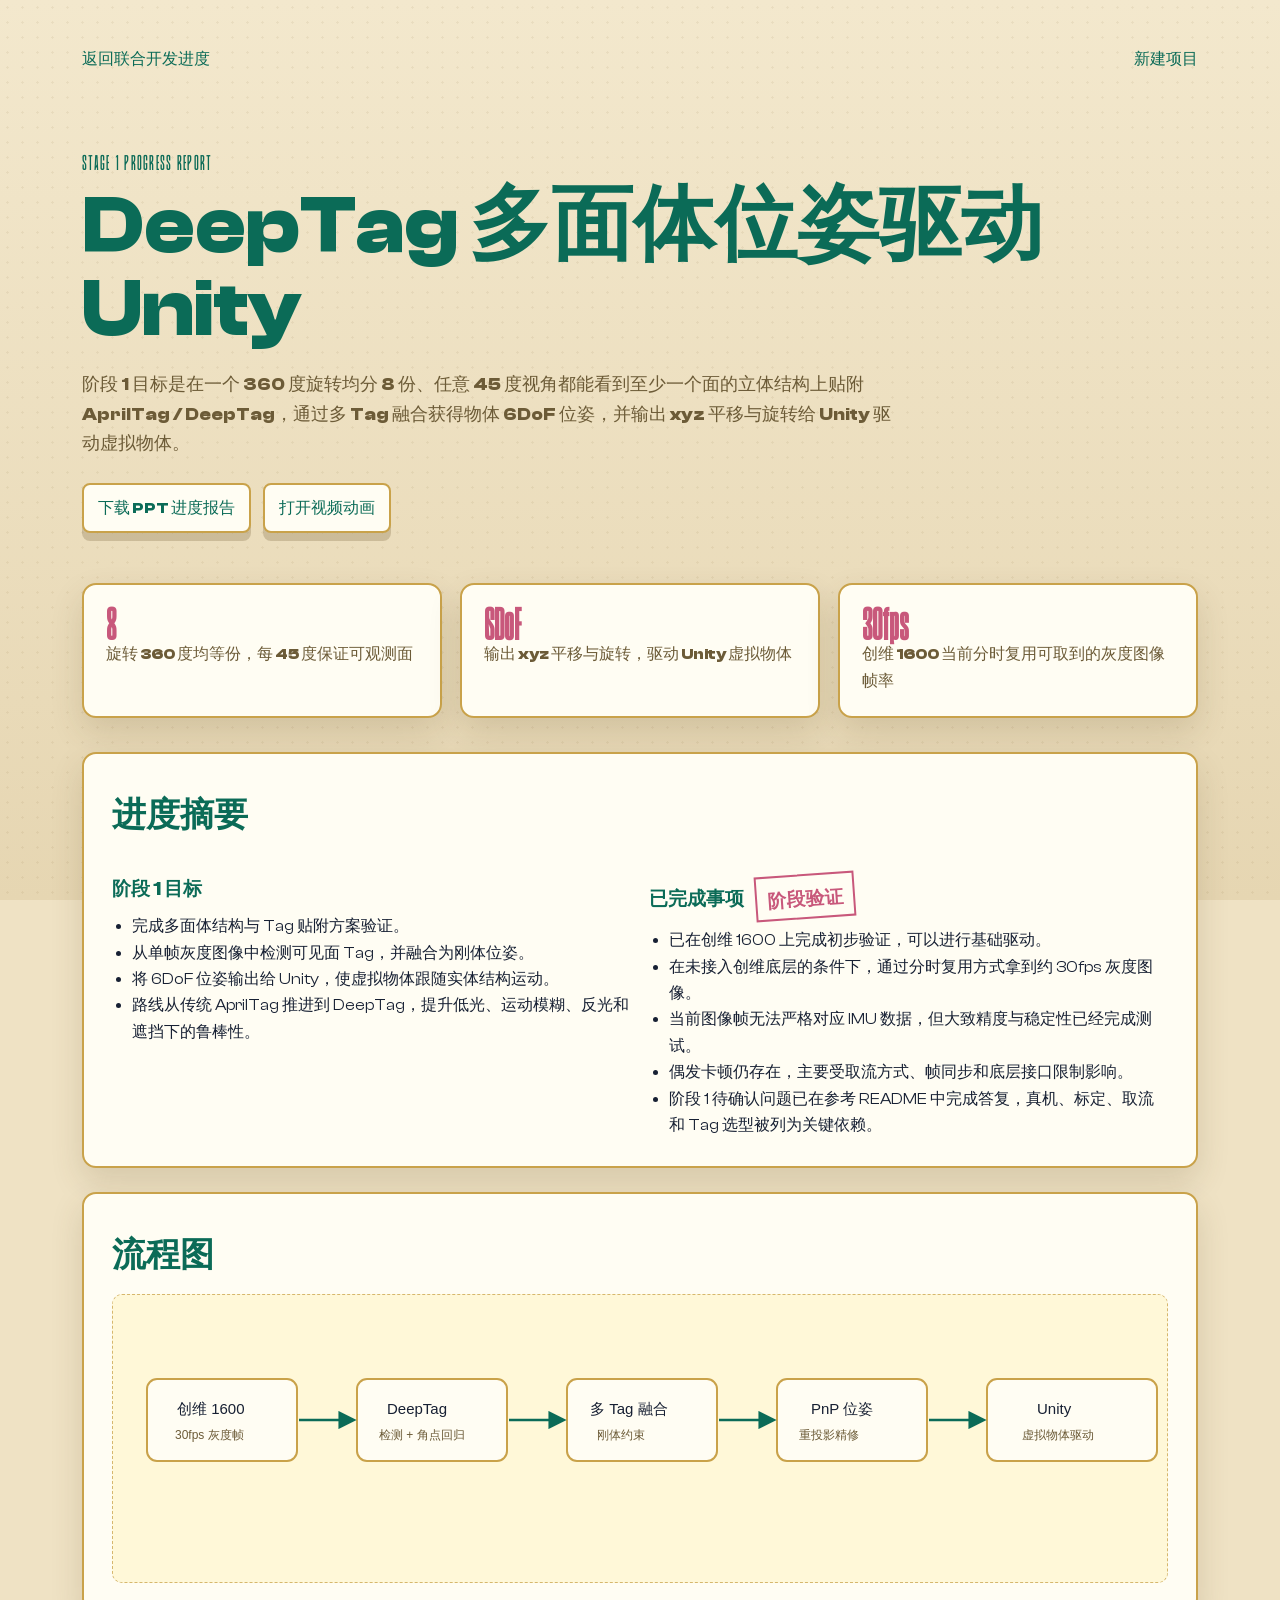
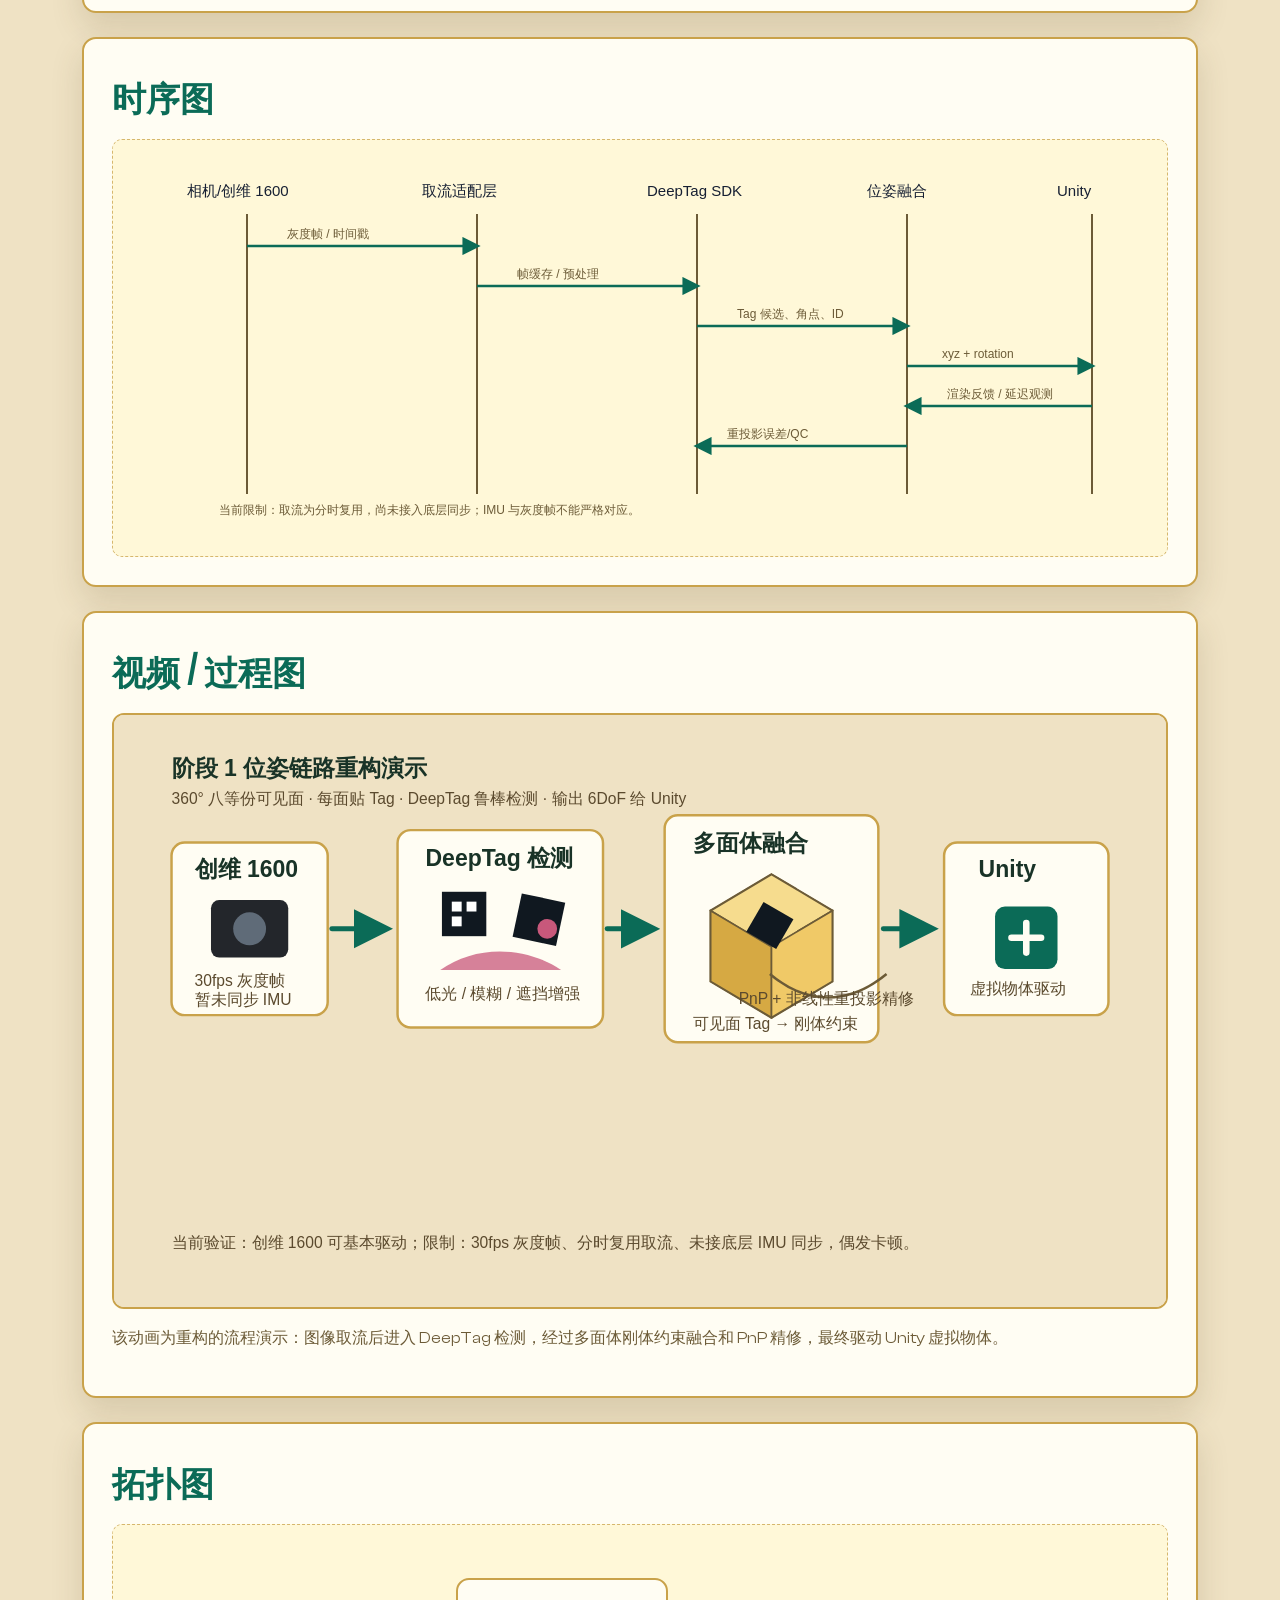
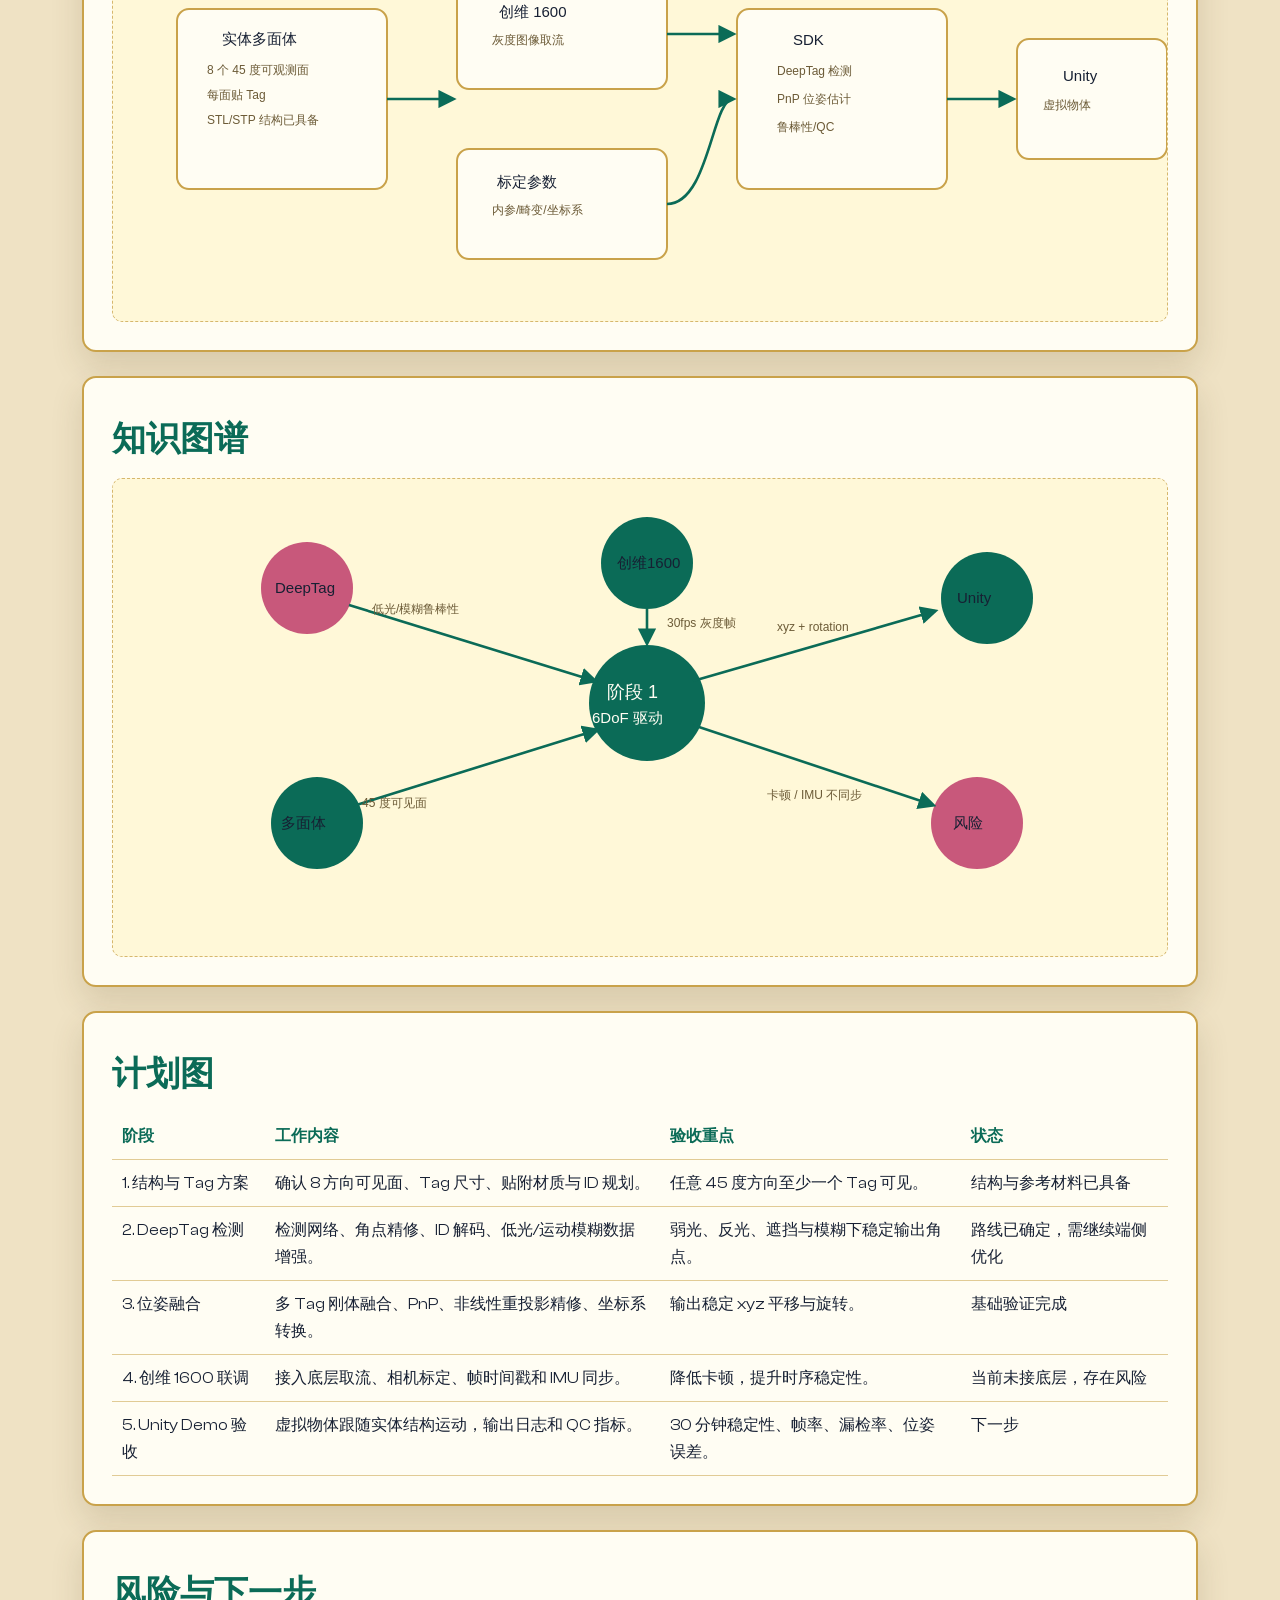
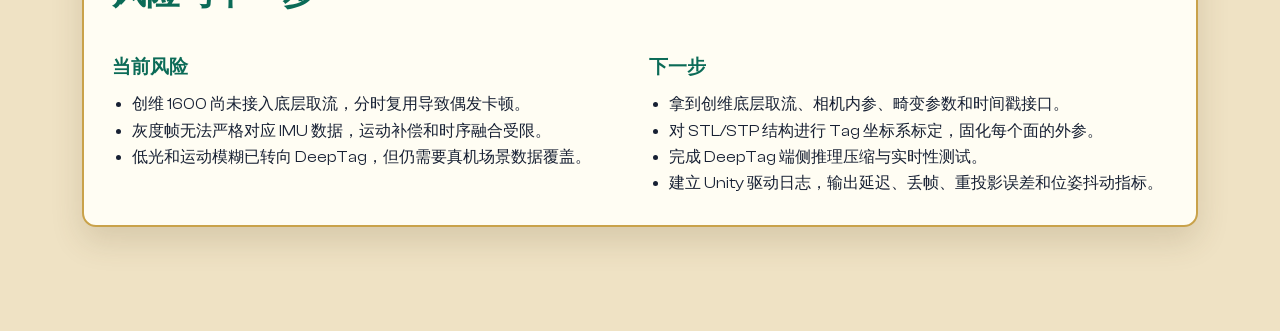
==== projects/apriltag-unity-pose/index.html @ 54735b2e "Add DeepTag Unity stage one report" ====
<!DOCTYPE html>
<html lang="zh-CN">
<head>
  <meta charset="UTF-8">
  <meta name="viewport" content="width=device-width, initial-scale=1.0">
  <title>DeepTag 多面体位姿驱动 Unity · 阶段 1 进度报告</title>
  <link rel="icon" href="/static/cloned-assets/yannesidibe/favicon-2798b8585809.ico">
  <link rel="stylesheet" href="/static/theme/anya-core.css">
  <style>
    :root{--paper:#fffdf3;--ink:#172033;--muted:#6c5b37;--green:#0b6b57;--gold:#c9a24a;--pink:#c8587b}
    body{margin:0;background:#efe2c4;color:var(--ink);font-family:var(--display);line-height:1.65}
    .bg{position:fixed;inset:0;background:radial-gradient(rgba(120,90,40,.08) 1.3px,transparent 1.4px) 0 0/15px 15px,linear-gradient(180deg,#f3e8cd,#e6d6b2);z-index:0}
    .wrap{position:relative;z-index:1;max-width:1160px;margin:0 auto;padding:46px 22px 80px}
    .nav{display:flex;justify-content:space-between;align-items:center;gap:16px;margin-bottom:32px}
    .nav a{color:var(--green);font-family:var(--display-bold);text-decoration:none}
    .hero{padding:46px 0 28px}
    .kicker{font-family:var(--poster);letter-spacing:.08em;text-transform:uppercase;color:var(--green);margin:0 0 8px}
    h1{font-family:var(--hand);font-size:clamp(40px,7vw,82px);line-height:1.02;color:var(--green);margin:0}
    .lead{max-width:820px;color:var(--muted);font-family:var(--hand);font-size:18px}
    .actions{display:flex;gap:12px;flex-wrap:wrap;margin-top:24px}
    .btn{display:inline-flex;align-items:center;justify-content:center;border:2px solid var(--gold);background:var(--paper);color:var(--green);border-radius:8px;padding:10px 14px;font-family:var(--display-bold);text-decoration:none;box-shadow:0 8px 0 rgba(90,70,30,.22)}
    .grid{display:grid;grid-template-columns:repeat(3,1fr);gap:18px;margin:22px 0 34px}
    .card,.section{background:var(--paper);border:2px solid var(--gold);border-radius:14px;box-shadow:0 14px 32px rgba(90,70,30,.16);position:relative}
    .card{padding:22px}.card b{font-family:var(--poster);font-size:34px;color:var(--pink);display:block;line-height:1}.card span{color:var(--muted);font-family:var(--hand)}
    .section{padding:28px;margin:24px 0}.section h2{font-family:var(--poster);text-transform:uppercase;color:var(--green);font-size:34px;margin:0 0 16px}
    .section h3{font-family:var(--display-bold);color:var(--green);margin:20px 0 8px}
    .cols{display:grid;grid-template-columns:1fr 1fr;gap:18px}
    ul{margin:8px 0 0;padding-left:20px}.muted{color:var(--muted)}
    .diagram{width:100%;overflow:auto;border:1px dashed rgba(201,162,74,.75);border-radius:10px;background:#fff8d8;padding:14px;box-sizing:border-box}
    svg text{font-family:Arial,"Microsoft YaHei",sans-serif}.box{fill:#fffdf3;stroke:#c9a24a;stroke-width:2}.arrow{stroke:#0b6b57;stroke-width:2.6;marker-end:url(#arrow);fill:none}.node{fill:#0b6b57}.warn{fill:#c8587b}.line{stroke:#6c5b37;stroke-width:2;fill:none}.label{font-size:15px;fill:#172033}.small{font-size:12px;fill:#6c5b37}
    .video-frame{background:#1b241f;border-radius:12px;overflow:hidden;border:2px solid var(--gold)}.video-frame img{display:block;width:100%;height:auto;background:#efe2c4}
    .table{width:100%;border-collapse:collapse}.table th,.table td{border-bottom:1px solid rgba(201,162,74,.55);padding:10px;text-align:left;vertical-align:top}.table th{color:var(--green);font-family:var(--display-bold)}
    .stamp{display:inline-block;border:2px solid var(--pink);color:var(--pink);font-family:var(--poster);padding:5px 10px;transform:rotate(-4deg);margin-left:8px}
    @media(max-width:760px){.grid,.cols{grid-template-columns:1fr}.section{padding:20px}.nav{align-items:flex-start;flex-direction:column}}
  </style>
</head>
<body>
  <div class="bg" aria-hidden="true"></div>
  <main class="wrap">
    <nav class="nav">
      <a href="/">返回联合开发进度</a>
      <a href="/projects/new/">新建项目</a>
    </nav>

    <section class="hero">
      <p class="kicker">Stage 1 Progress Report</p>
      <h1>DeepTag 多面体位姿驱动 Unity</h1>
      <p class="lead">阶段 1 目标是在一个 360 度旋转均分 8 份、任意 45 度视角都能看到至少一个面的立体结构上贴附 AprilTag / DeepTag，通过多 Tag 融合获得物体 6DoF 位姿，并输出 xyz 平移与旋转给 Unity 驱动虚拟物体。</p>
      <div class="actions">
        <a class="btn" href="/assets/projects/apriltag-unity-pose/apriltag-unity-stage1-progress.pptx" download>下载 PPT 进度报告</a>
        <a class="btn" href="/assets/projects/apriltag-unity-pose/pose-pipeline-demo.svg" target="_blank" rel="noopener">打开视频动画</a>
      </div>
    </section>

    <section class="grid" aria-label="核心指标">
      <div class="card"><b>8</b><span>旋转 360 度均等份，每 45 度保证可观测面</span></div>
      <div class="card"><b>6DoF</b><span>输出 xyz 平移与旋转，驱动 Unity 虚拟物体</span></div>
      <div class="card"><b>30fps</b><span>创维 1600 当前分时复用可取到的灰度图像帧率</span></div>
    </section>

    <section class="section">
      <h2>进度摘要</h2>
      <div class="cols">
        <div>
          <h3>阶段 1 目标</h3>
          <ul>
            <li>完成多面体结构与 Tag 贴附方案验证。</li>
            <li>从单帧灰度图像中检测可见面 Tag，并融合为刚体位姿。</li>
            <li>将 6DoF 位姿输出给 Unity，使虚拟物体跟随实体结构运动。</li>
            <li>路线从传统 AprilTag 推进到 DeepTag，提升低光、运动模糊、反光和遮挡下的鲁棒性。</li>
          </ul>
        </div>
        <div>
          <h3>已完成事项 <span class="stamp">阶段验证</span></h3>
          <ul>
            <li>已在创维 1600 上完成初步验证，可以进行基础驱动。</li>
            <li>在未接入创维底层的条件下，通过分时复用方式拿到约 30fps 灰度图像。</li>
            <li>当前图像帧无法严格对应 IMU 数据，但大致精度与稳定性已经完成测试。</li>
            <li>偶发卡顿仍存在，主要受取流方式、帧同步和底层接口限制影响。</li>
            <li>阶段 1 待确认问题已在参考 README 中完成答复，真机、标定、取流和 Tag 选型被列为关键依赖。</li>
          </ul>
        </div>
      </div>
    </section>

    <section class="section">
      <h2>流程图</h2>
      <div class="diagram">
        <svg width="1080" height="250" viewBox="0 0 1080 250" role="img" aria-label="DeepTag 位姿流程图">
          <defs><marker id="arrow" viewBox="0 0 10 10" refX="8" refY="5" markerWidth="7" markerHeight="7" orient="auto-start-reverse"><path d="M0 0 10 5 0 10z" fill="#0b6b57"/></marker></defs>
          <rect class="box" x="20" y="70" width="150" height="82" rx="10"/><text class="label" x="50" y="105">创维 1600</text><text class="small" x="48" y="130">30fps 灰度帧</text>
          <rect class="box" x="230" y="70" width="150" height="82" rx="10"/><text class="label" x="260" y="105">DeepTag</text><text class="small" x="252" y="130">检测 + 角点回归</text>
          <rect class="box" x="440" y="70" width="150" height="82" rx="10"/><text class="label" x="463" y="105">多 Tag 融合</text><text class="small" x="470" y="130">刚体约束</text>
          <rect class="box" x="650" y="70" width="150" height="82" rx="10"/><text class="label" x="684" y="105">PnP 位姿</text><text class="small" x="672" y="130">重投影精修</text>
          <rect class="box" x="860" y="70" width="170" height="82" rx="10"/><text class="label" x="910" y="105">Unity</text><text class="small" x="895" y="130">虚拟物体驱动</text>
          <path class="arrow" d="M172 111h54"/><path class="arrow" d="M382 111h54"/><path class="arrow" d="M592 111h54"/><path class="arrow" d="M802 111h54"/>
        </svg>
      </div>
    </section>

    <section class="section">
      <h2>时序图</h2>
      <div class="diagram">
        <svg width="1080" height="380" viewBox="0 0 1080 380" role="img" aria-label="取流到 Unity 的时序图">
          <defs><marker id="arrow" viewBox="0 0 10 10" refX="8" refY="5" markerWidth="7" markerHeight="7" orient="auto-start-reverse"><path d="M0 0 10 5 0 10z" fill="#0b6b57"/></marker></defs>
          <g><text class="label" x="60" y="42">相机/创维 1600</text><text class="label" x="295" y="42">取流适配层</text><text class="label" x="520" y="42">DeepTag SDK</text><text class="label" x="740" y="42">位姿融合</text><text class="label" x="930" y="42">Unity</text></g>
          <path class="line" d="M120 60v280M350 60v280M570 60v280M780 60v280M965 60v280"/>
          <path class="arrow" d="M120 92h230"/><text class="small" x="160" y="84">灰度帧 / 时间戳</text>
          <path class="arrow" d="M350 132h220"/><text class="small" x="390" y="124">帧缓存 / 预处理</text>
          <path class="arrow" d="M570 172h210"/><text class="small" x="610" y="164">Tag 候选、角点、ID</text>
          <path class="arrow" d="M780 212h185"/><text class="small" x="815" y="204">xyz + rotation</text>
          <path class="arrow" d="M965 252H780"/><text class="small" x="820" y="244">渲染反馈 / 延迟观测</text>
          <path class="arrow" d="M780 292H570"/><text class="small" x="600" y="284">重投影误差/QC</text>
          <text class="small" x="92" y="360">当前限制：取流为分时复用，尚未接入底层同步；IMU 与灰度帧不能严格对应。</text>
        </svg>
      </div>
    </section>

    <section class="section">
      <h2>视频 / 过程图</h2>
      <div class="video-frame">
        <img src="/assets/projects/apriltag-unity-pose/pose-pipeline-demo.svg" alt="位姿流程动画演示">
      </div>
      <p class="muted">该动画为重构的流程演示：图像取流后进入 DeepTag 检测，经过多面体刚体约束融合和 PnP 精修，最终驱动 Unity 虚拟物体。</p>
    </section>

    <section class="section">
      <h2>拓扑图</h2>
      <div class="diagram">
        <svg width="1080" height="360" viewBox="0 0 1080 360" role="img" aria-label="系统拓扑图">
          <defs><marker id="arrow" viewBox="0 0 10 10" refX="8" refY="5" markerWidth="7" markerHeight="7" orient="auto-start-reverse"><path d="M0 0 10 5 0 10z" fill="#0b6b57"/></marker></defs>
          <rect class="box" x="50" y="70" width="210" height="180" rx="12"/><text class="label" x="95" y="105">实体多面体</text><text class="small" x="80" y="135">8 个 45 度可观测面</text><text class="small" x="80" y="160">每面贴 Tag</text><text class="small" x="80" y="185">STL/STP 结构已具备</text>
          <rect class="box" x="330" y="40" width="210" height="110" rx="12"/><text class="label" x="372" y="78">创维 1600</text><text class="small" x="365" y="105">灰度图像取流</text>
          <rect class="box" x="330" y="210" width="210" height="110" rx="12"/><text class="label" x="370" y="248">标定参数</text><text class="small" x="365" y="275">内参/畸变/坐标系</text>
          <rect class="box" x="610" y="70" width="210" height="180" rx="12"/><text class="label" x="666" y="106">SDK</text><text class="small" x="650" y="136">DeepTag 检测</text><text class="small" x="650" y="164">PnP 位姿估计</text><text class="small" x="650" y="192">鲁棒性/QC</text>
          <rect class="box" x="890" y="100" width="150" height="120" rx="12"/><text class="label" x="936" y="142">Unity</text><text class="small" x="916" y="170">虚拟物体</text>
          <path class="arrow" d="M260 160h66"/><path class="arrow" d="M540 95h66"/><path class="arrow" d="M540 265c42 0 45-105 66-105"/><path class="arrow" d="M820 160h66"/>
        </svg>
      </div>
    </section>

    <section class="section">
      <h2>知识图谱</h2>
      <div class="diagram">
        <svg width="1080" height="440" viewBox="0 0 1080 440" role="img" aria-label="项目知识图谱">
          <defs><marker id="arrow" viewBox="0 0 10 10" refX="8" refY="5" markerWidth="7" markerHeight="7" orient="auto-start-reverse"><path d="M0 0 10 5 0 10z" fill="#0b6b57"/></marker></defs>
          <circle class="node" cx="520" cy="210" r="58"/><text x="480" y="205" fill="#fffdf3" font-size="18">阶段 1</text><text x="465" y="230" fill="#fffdf3" font-size="15">6DoF 驱动</text>
          <g><circle class="warn" cx="180" cy="95" r="46"/><text class="label" x="148" y="100">DeepTag</text><circle class="node" cx="190" cy="330" r="46"/><text class="label" x="154" y="335" fill="#fffdf3">多面体</text><circle class="node" cx="520" cy="70" r="46"/><text class="label" x="490" y="75" fill="#fffdf3">创维1600</text><circle class="node" cx="860" cy="105" r="46"/><text class="label" x="830" y="110" fill="#fffdf3">Unity</text><circle class="warn" cx="850" cy="330" r="46"/><text class="label" x="826" y="335">风险</text></g>
          <path class="arrow" d="M222 112l246 76"/><path class="arrow" d="M226 313l244-76"/><path class="arrow" d="M520 116v34"/><path class="arrow" d="M566 188l242-70"/><path class="arrow" d="M566 232l240 80"/>
          <text class="small" x="245" y="120">低光/模糊鲁棒性</text><text class="small" x="235" y="314">45 度可见面</text><text class="small" x="540" y="134">30fps 灰度帧</text><text class="small" x="650" y="138">xyz + rotation</text><text class="small" x="640" y="306">卡顿 / IMU 不同步</text>
        </svg>
      </div>
    </section>

    <section class="section">
      <h2>计划图</h2>
      <table class="table">
        <thead><tr><th>阶段</th><th>工作内容</th><th>验收重点</th><th>状态</th></tr></thead>
        <tbody>
          <tr><td>1. 结构与 Tag 方案</td><td>确认 8 方向可见面、Tag 尺寸、贴附材质与 ID 规划。</td><td>任意 45 度方向至少一个 Tag 可见。</td><td>结构与参考材料已具备</td></tr>
          <tr><td>2. DeepTag 检测</td><td>检测网络、角点精修、ID 解码、低光/运动模糊数据增强。</td><td>弱光、反光、遮挡与模糊下稳定输出角点。</td><td>路线已确定，需继续端侧优化</td></tr>
          <tr><td>3. 位姿融合</td><td>多 Tag 刚体融合、PnP、非线性重投影精修、坐标系转换。</td><td>输出稳定 xyz 平移与旋转。</td><td>基础验证完成</td></tr>
          <tr><td>4. 创维 1600 联调</td><td>接入底层取流、相机标定、帧时间戳和 IMU 同步。</td><td>降低卡顿，提升时序稳定性。</td><td>当前未接底层，存在风险</td></tr>
          <tr><td>5. Unity Demo 验收</td><td>虚拟物体跟随实体结构运动，输出日志和 QC 指标。</td><td>30 分钟稳定性、帧率、漏检率、位姿误差。</td><td>下一步</td></tr>
        </tbody>
      </table>
    </section>

    <section class="section">
      <h2>风险与下一步</h2>
      <div class="cols">
        <div>
          <h3>当前风险</h3>
          <ul>
            <li>创维 1600 尚未接入底层取流，分时复用导致偶发卡顿。</li>
            <li>灰度帧无法严格对应 IMU 数据，运动补偿和时序融合受限。</li>
            <li>低光和运动模糊已转向 DeepTag，但仍需要真机场景数据覆盖。</li>
          </ul>
        </div>
        <div>
          <h3>下一步</h3>
          <ul>
            <li>拿到创维底层取流、相机内参、畸变参数和时间戳接口。</li>
            <li>对 STL/STP 结构进行 Tag 坐标系标定，固化每个面的外参。</li>
            <li>完成 DeepTag 端侧推理压缩与实时性测试。</li>
            <li>建立 Unity 驱动日志，输出延迟、丢帧、重投影误差和位姿抖动指标。</li>
          </ul>
        </div>
      </div>
    </section>
  </main>
</body>
</html>
---- static/theme/anya-core.css ----
/* ============================================================
   anya-core.css — 全站间谍过家家核心皮肤（5 页共用）
   仅 transform/opacity 动画；prefers-reduced-motion 降级。
   配合 anya-core.js（单 rAF）。资产：/static/cloned-assets/spyfamily/
   ============================================================ */
@font-face{font-family:ClashDisplayR;src:url("/static/cloned-assets/yannesidibe/ClashDisplay_Regular-s.p.0vhwyri2qfjfu-c2f8e2b02528.woff2") format("woff2");font-display:swap}
@font-face{font-family:ClashDisplayB;src:url("/static/cloned-assets/yannesidibe/ClashDisplay_Bold-s.p.0uri1jo8hft.n-3c345c7cbcdf.woff2") format("woff2");font-display:swap}
@font-face{font-family:August;src:url("/static/cloned-assets/yannesidibe/August_Bold-s.p.0fl7ipqxj-oi--21e1a4f366ac.woff2") format("woff2");font-display:swap}
:root{
  --pink:#F2A7C0; --pink-soft:#FAD9E4; --pink-deep:#E2729C;
  --green:#2FA877; --green-deep:#1F7D57;
  --cream:#F7E9CC; --cream-2:#FBF3E0; --paper:#FFFDF6;
  --gold:#C9A24A; --gold-soft:#E7D4A0;
  --uniform:#1A1714; --uniform-2:#2A241E;
  --stamp:#C0362C; --ink:#241C18; --muted:#6B5E52;
  --line:rgba(36,28,24,.16);
  --cn:-apple-system,BlinkMacSystemFont,"PingFang SC","Microsoft YaHei","Noto Sans CJK SC","Segoe UI",sans-serif;
  --display:ClashDisplayR,var(--cn);
  --display-bold:ClashDisplayB,var(--cn);
  --poster:August,ClashDisplayB,var(--cn);
  --hand:"Yuanti SC","幼圆","Hiragino Maru Gothic Pro","Comic Sans MS",var(--display-bold);
  --sf:/static/cloned-assets/spyfamily;
}
*{box-sizing:border-box}
html{scroll-behavior:smooth}
.ac-root{position:relative;isolation:isolate;--pointer-x:50vw;--pointer-y:50vh;--tilt-x:0;--tilt-y:0;--scroll:0}
a{color:inherit;text-decoration:none}
button{font:inherit}
img{display:block;max-width:100%}
/* ---- paper / benday / hazard / tape ---- */
.ac-paper{background:var(--cream);background-image:radial-gradient(rgba(36,28,24,.05) 1.2px,transparent 1.3px);background-size:16px 16px}
.ac-benday{background-image:radial-gradient(rgba(36,28,24,.1) 1.4px,transparent 1.5px);background-size:14px 14px}
.ac-hazard{background:repeating-linear-gradient(45deg,var(--gold) 0 14px,var(--uniform) 14px 28px)}
.ac-tape{position:relative}
.ac-tape:before{content:"";position:absolute;left:50%;top:-12px;width:84px;height:24px;transform:translateX(-50%) rotate(-3deg);background:rgba(201,162,74,.5);border-left:1px dashed rgba(255,255,255,.5);border-right:1px dashed rgba(255,255,255,.5)}
/* ---- stamp / star / bubble / folder / polaroid ---- */
.ac-stamp{font-family:var(--poster);color:var(--stamp);border:3px solid var(--stamp);border-radius:8px;padding:4px 12px;text-transform:uppercase;letter-spacing:.04em;opacity:.88;box-shadow:inset 0 0 0 1px rgba(192,54,44,.35)}
.ac-star{width:1em;height:1em;display:inline-block;background:url("/static/cloned-assets/spyfamily/star-mini.png") center/contain no-repeat;vertical-align:middle}
.ac-bubble{position:relative;background:var(--paper);border:2px solid var(--ink);border-radius:24px;padding:18px 22px;box-shadow:6px 6px 0 rgba(36,28,24,.85)}
.ac-bubble:after{content:"";position:absolute;left:34px;bottom:-15px;width:24px;height:24px;background:var(--paper);border-right:2px solid var(--ink);border-bottom:2px solid var(--ink);transform:rotate(45deg)}
.ac-polaroid{background:var(--paper);padding:12px 12px 38px;border-radius:4px;box-shadow:0 16px 36px rgba(26,23,20,.3);transform:rotate(var(--rot,-2deg))}
.ac-polaroid img{width:100%;border-radius:2px}
.ac-folder{position:relative;background:var(--gold-soft);border:1.5px solid var(--gold);border-radius:6px 14px 14px 14px}
.ac-folder:before{content:"";position:absolute;left:14px;top:-12px;width:120px;height:14px;background:var(--gold-soft);border:1.5px solid var(--gold);border-bottom:0;border-radius:8px 8px 0 0}
.ac-tab{display:inline-flex;align-items:center;gap:10px;padding:12px 22px;background:var(--gold);color:var(--uniform);font-family:var(--display-bold);border-radius:4px 14px 14px 4px;box-shadow:0 6px 0 rgba(26,23,20,.22);transition:transform .16s ease,box-shadow .16s ease,background .16s ease}
.ac-tab:hover{transform:translateY(-3px) rotate(-1deg);box-shadow:0 9px 0 rgba(26,23,20,.22);background:var(--pink)}
/* ---- floaters ---- */
.ac-floaters{position:absolute;inset:0;z-index:1;pointer-events:none;overflow:hidden}
.ac-floaters img{position:absolute;width:var(--w,68px);opacity:var(--op,.9);filter:drop-shadow(0 8px 14px rgba(26,23,20,.18));animation:ac-float var(--dur,11s) ease-in-out infinite;animation-delay:var(--delay,0s)}
/* ---- cursor reticle ---- */
.ac-cursor{position:fixed;z-index:99;left:-80px;top:-80px;width:24px;height:24px;display:grid;place-items:center;border:2px solid var(--stamp);border-radius:50%;pointer-events:none;transform:translate(-50%,-50%);opacity:0;transition:opacity .16s,width .18s,height .18s,background .18s;will-change:left,top,width,height}
.ac-cursor:before,.ac-cursor:after{content:"";position:absolute;background:var(--stamp);opacity:.8}
.ac-cursor:before{width:2px;height:11px;top:-13px}
.ac-cursor:after{width:11px;height:2px;left:-13px}
.ac-root.is-pointer .ac-cursor{opacity:1}
.ac-cursor-core{width:6px;height:6px;border-radius:50%;background:var(--stamp)}
.ac-cursor-label{position:absolute;inset:0;display:grid;place-items:center;color:var(--paper);background:var(--stamp);border-radius:50%;font-family:var(--display-bold);font-size:12px;opacity:0;transform:scale(.7);transition:opacity .16s,transform .16s}
.ac-cursor.is-view{width:74px;height:74px;background:var(--stamp)}
.ac-cursor.is-view:before,.ac-cursor.is-view:after{opacity:0}
.ac-cursor.is-view .ac-cursor-core{opacity:0}
.ac-cursor.is-view .ac-cursor-label{opacity:1;transform:scale(1)}
.ac-magnetic{will-change:transform;transition:transform .16s ease}
/* ---- blink eye (SVG mascot) ---- */
.ac-eye{display:inline-block;width:1em;height:1em;vertical-align:middle}
.ac-eye .lid{transform-box:fill-box;transform-origin:center;animation:ac-blink 5.2s infinite}
@keyframes ac-blink{0%,92%,100%{transform:scaleY(.05)}94%,98%{transform:scaleY(1)}}
/* ---- Anya buddy (cursor-reactive, frame-swap = video feel) ---- */
.ac-buddy{position:fixed;left:18px;bottom:18px;z-index:50;width:clamp(118px,11vw,170px);aspect-ratio:3/4;display:block;filter:drop-shadow(0 12px 18px rgba(26,23,20,.4));transform-origin:bottom center;will-change:transform}
.ac-buddy .f{position:absolute;inset:0;width:100%;height:100%;object-fit:contain;object-position:bottom;opacity:0;transition:opacity .18s ease}
.ac-buddy .f0{opacity:1}
.ac-buddy.is-look .f0{opacity:0}.ac-buddy.is-look .f2{opacity:1}
.ac-buddy.is-excited .f0,.ac-buddy.is-excited .f2{opacity:0}.ac-buddy.is-excited .f1{opacity:1}
.ac-buddy .bubble{position:absolute;right:-10px;top:-22px;transform:rotate(-5deg);background:var(--paper);border:2px solid var(--ink);color:var(--ink);font-family:var(--hand);font-size:13px;padding:5px 11px;border-radius:13px;white-space:nowrap;box-shadow:4px 4px 0 rgba(36,28,24,.85);opacity:0;transition:opacity .2s ease}
.ac-buddy.is-talk .bubble{opacity:1}
.ac-buddy .bubble:after{content:"";position:absolute;left:16px;bottom:-9px;width:12px;height:12px;background:var(--paper);border-right:2px solid var(--ink);border-bottom:2px solid var(--ink);transform:rotate(45deg)}
/* ---- 3D utils ---- */
.ac-tilt3d{transition:transform .2s cubic-bezier(.2,.8,.2,1);transform-style:preserve-3d;will-change:transform}
.ac-parallax{will-change:transform}
/* ---- reveal ---- */
.ac-reveal{opacity:0;transform:translateY(48px);transition:opacity .7s ease,transform .7s cubic-bezier(.2,.8,.2,1)}
.ac-reveal.is-in{opacity:1;transform:none}
/* ---- PV poster (lazy youtube) ---- */
.ac-pv{position:relative;border-radius:16px;overflow:hidden;border:3px solid var(--gold);box-shadow:0 18px 40px rgba(26,23,20,.3);cursor:pointer}
.ac-pv img{width:100%;display:block}
.ac-pv .play{position:absolute;inset:0;display:grid;place-items:center}
.ac-pv .play b{width:74px;height:74px;border-radius:50%;background:var(--stamp);color:#fff;display:grid;place-items:center;font-size:30px;box-shadow:0 8px 24px rgba(0,0,0,.4);transition:transform .2s ease}
.ac-pv:hover .play b{transform:scale(1.12)}
.ac-pv iframe{width:100%;aspect-ratio:16/9;display:block;border:0}
/* ---- auto PV / TV ---- */
.ac-pv.is-auto{aspect-ratio:16/9;cursor:default}
.ac-pv.is-auto iframe{width:100%;height:100%;display:block;border:0}
.ac-pv .play{transition:opacity .2s}
.ac-pv.is-auto .play{display:none}
/* ---- scroll progress bar ---- */
.ac-progress{position:fixed;top:0;left:0;height:4px;width:100%;transform:scaleX(var(--scroll,0));transform-origin:left;background:linear-gradient(90deg,var(--pink),var(--gold),var(--green));z-index:90;pointer-events:none}
/* ---- accordion (打开方式) ---- */
.ac-acc-item{border:1.5px solid var(--line);border-radius:14px;background:var(--paper);overflow:hidden;margin-bottom:14px;box-shadow:0 8px 20px rgba(26,23,20,.08)}
.ac-acc-head{display:flex;align-items:center;justify-content:space-between;gap:12px;padding:18px 22px;cursor:pointer;font-family:var(--display-bold);color:var(--green-deep);font-size:19px}
.ac-acc-head .pl{flex:0 0 auto;width:26px;height:26px;display:grid;place-items:center;border-radius:50%;background:var(--gold);color:var(--uniform);font-size:18px;transition:transform .25s}
.ac-acc-item.open .ac-acc-head .pl{transform:rotate(45deg);background:var(--pink)}
.ac-acc-body{display:grid;grid-template-rows:0fr;transition:grid-template-rows .32s ease}
.ac-acc-item.open .ac-acc-body{grid-template-rows:1fr}
.ac-acc-body>div{overflow:hidden;font-family:var(--hand);color:var(--muted);padding:0 22px}
.ac-acc-item.open .ac-acc-body>div{padding:0 22px 18px}
/* ---- dropdown (下拉) ---- */
.ac-dd{position:relative;display:inline-block}
.ac-dd-menu{position:absolute;top:calc(100% + 8px);left:0;min-width:190px;background:var(--paper);border:2px solid var(--ink);border-radius:12px;box-shadow:6px 6px 0 rgba(36,28,24,.85);padding:6px;opacity:0;visibility:hidden;transform:translateY(-6px);transition:opacity .18s,transform .18s,visibility .18s;z-index:30}
.ac-dd-menu.open{opacity:1;visibility:visible;transform:none}
.ac-dd-menu a{display:block;padding:9px 13px;border-radius:8px;font-family:var(--hand);color:var(--ink)}
.ac-dd-menu a:hover{background:var(--pink-soft);color:var(--green-deep)}
/* ---- horizontal wheel scroll (滚轮卷宗) ---- */
.ac-hscroll{display:flex;gap:20px;overflow-x:auto;scroll-snap-type:x mandatory;padding:6px 2px 16px;scrollbar-width:thin;scrollbar-color:var(--gold) transparent}
.ac-hscroll::-webkit-scrollbar{height:8px}
.ac-hscroll::-webkit-scrollbar-thumb{background:var(--gold);border-radius:8px}
.ac-hscroll>*{scroll-snap-align:start;flex:0 0 auto}
/* ---- keyframes ---- */
@keyframes ac-spin{to{transform:rotate(360deg)}}
@keyframes ac-float{0%,100%{transform:translateY(0) rotate(0)}50%{transform:translateY(-22px) rotate(8deg)}}
@keyframes ac-bob{0%,100%{transform:translateY(0)}50%{transform:translateY(-7px)}}
@keyframes ac-bounce{0%,100%{transform:translateY(0)}50%{transform:translateY(9px)}}
@keyframes ac-marquee{to{transform:translateX(-50%)}}
@media (max-width:720px){.ac-buddy{display:none}.ac-cursor{display:none}}
@media (prefers-reduced-motion:reduce){
  .ac-floaters img,.ac-eye .lid,.ac-buddy{animation:none}
  .ac-tilt3d,.ac-reveal,.ac-magnetic{transition:none}
  .ac-reveal{opacity:1;transform:none}
}
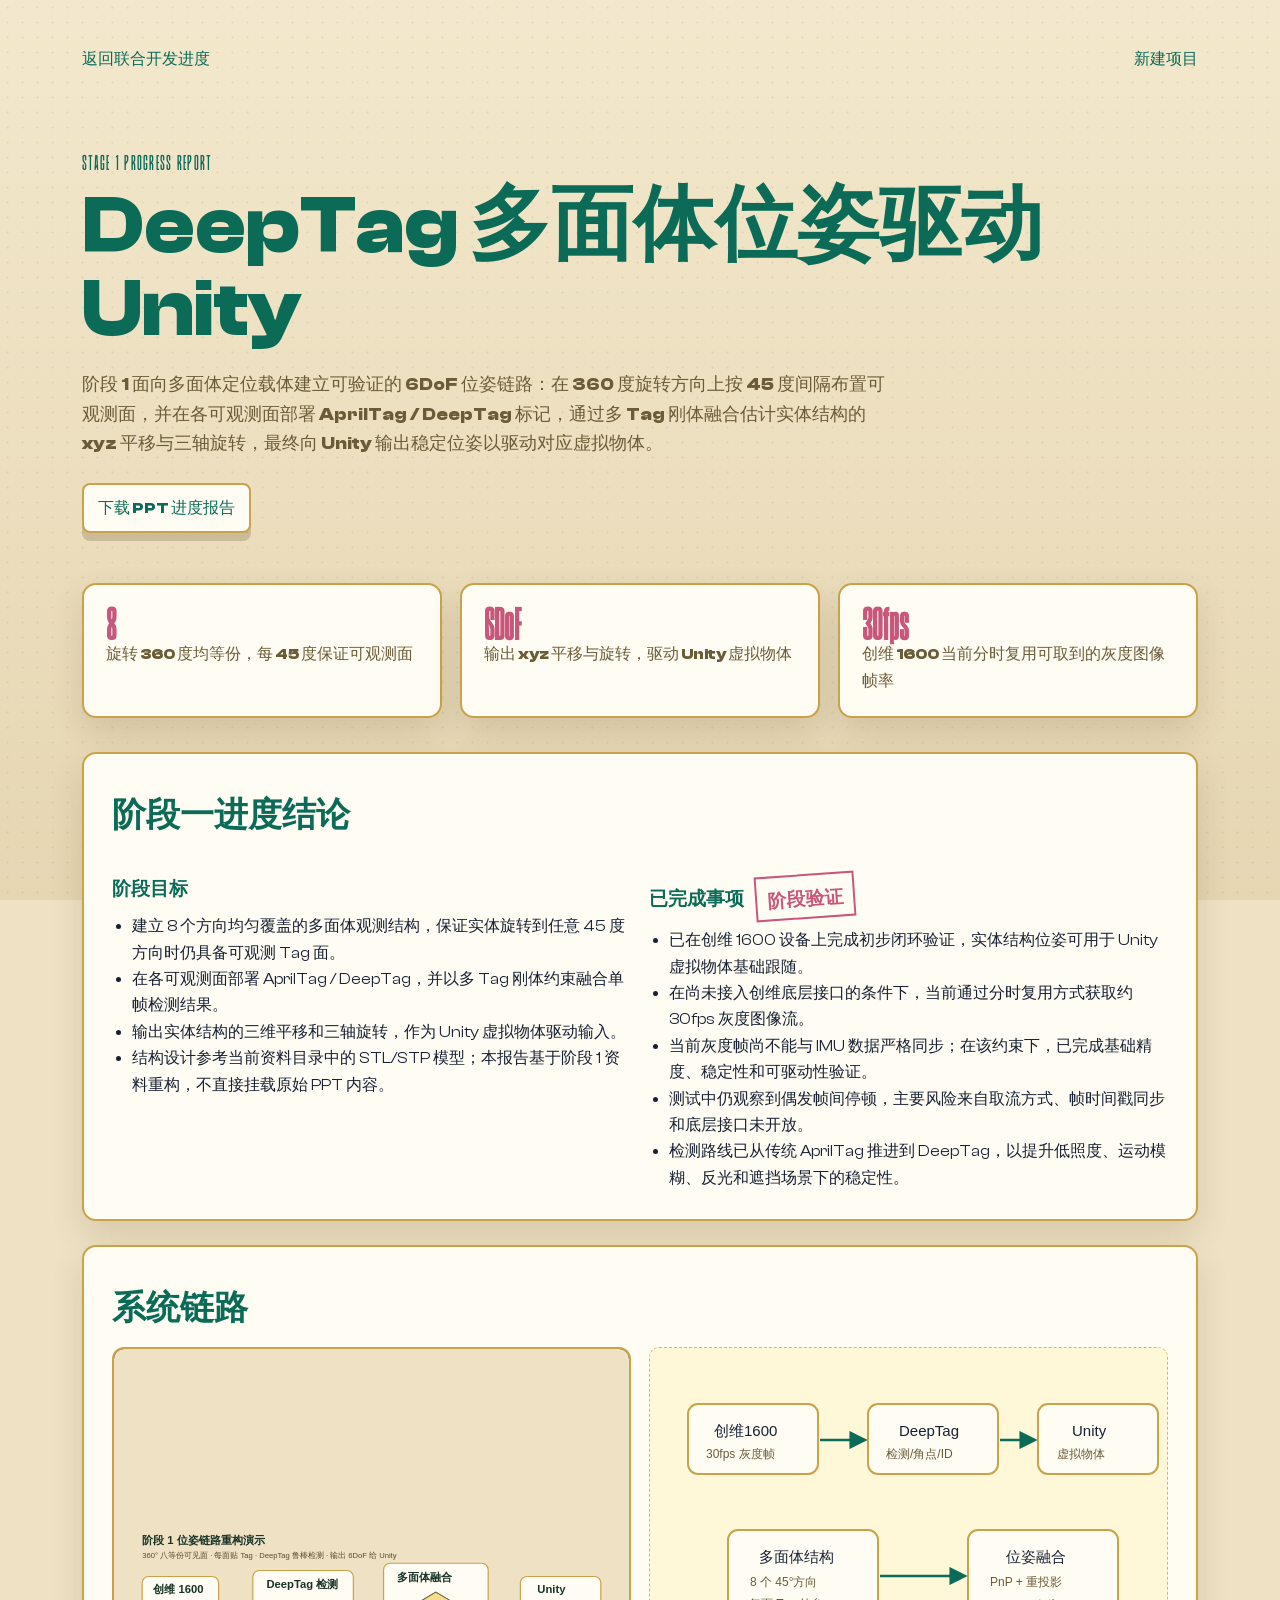
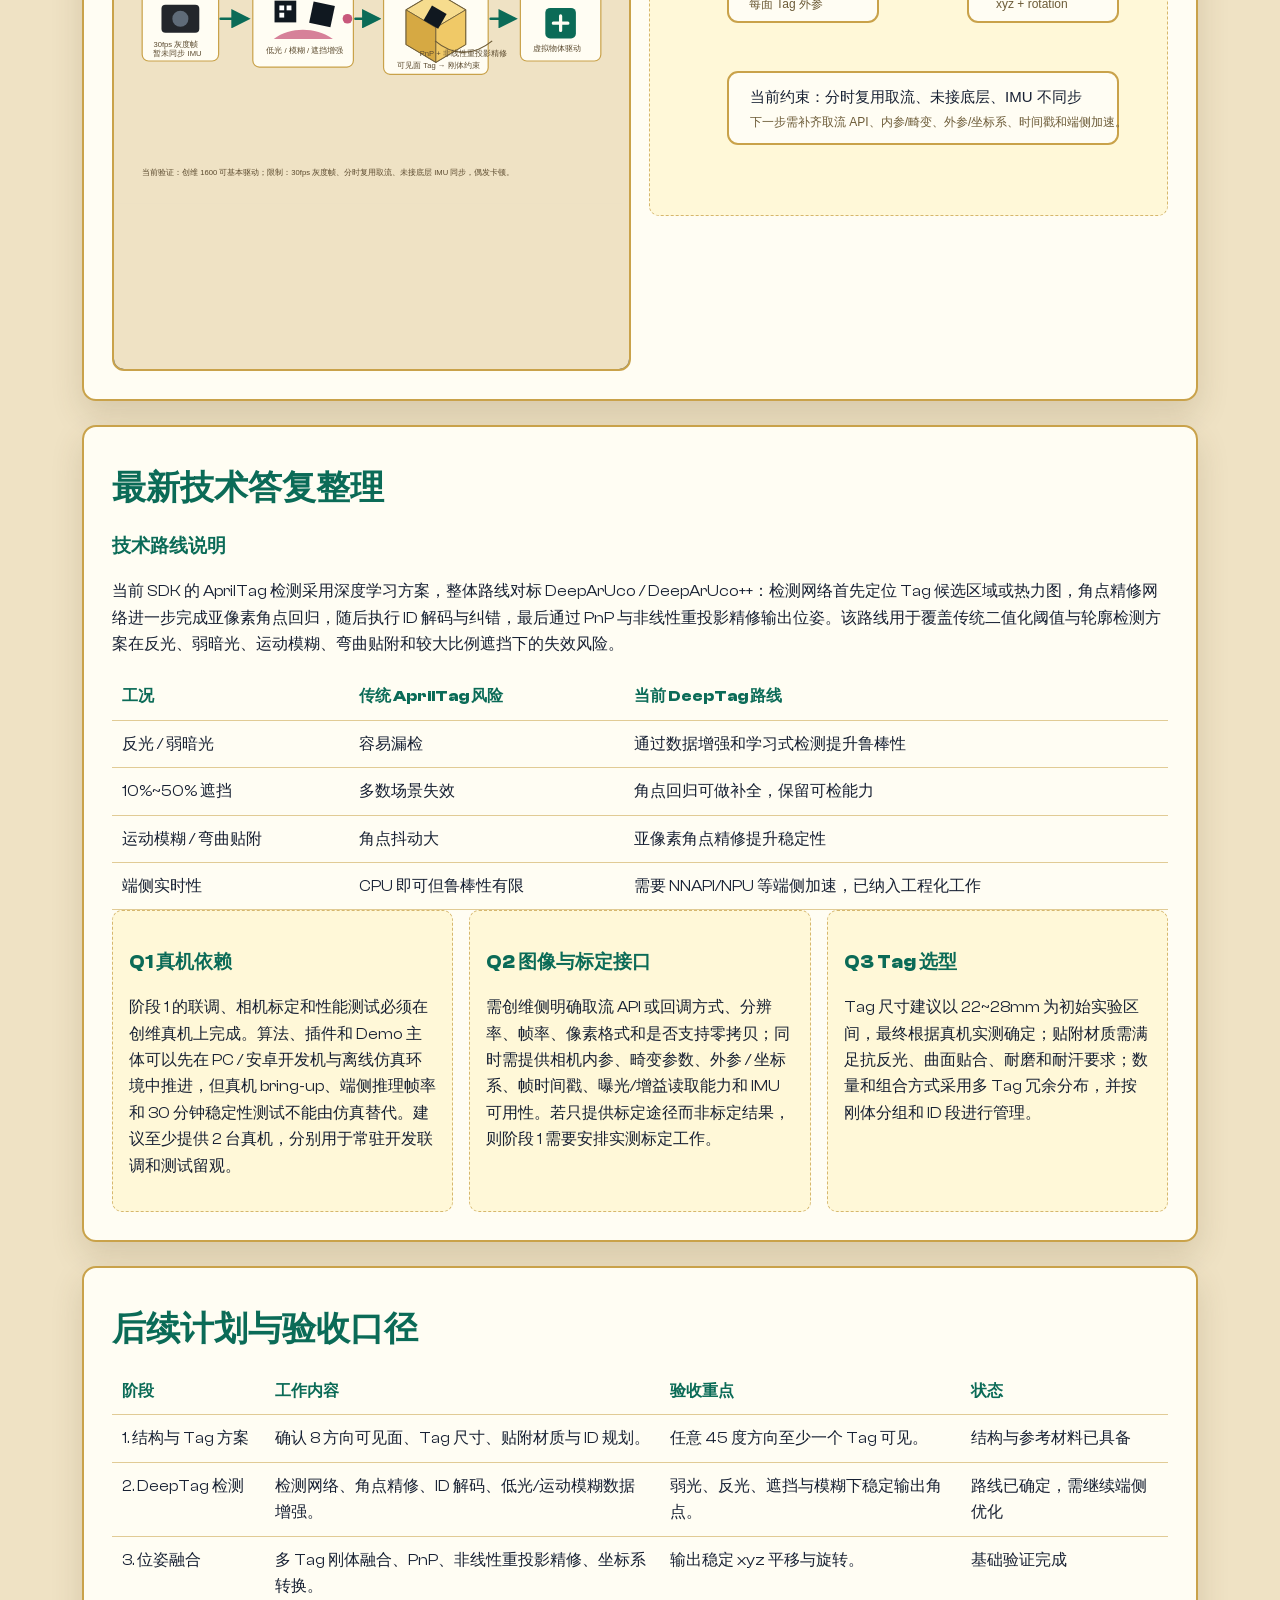
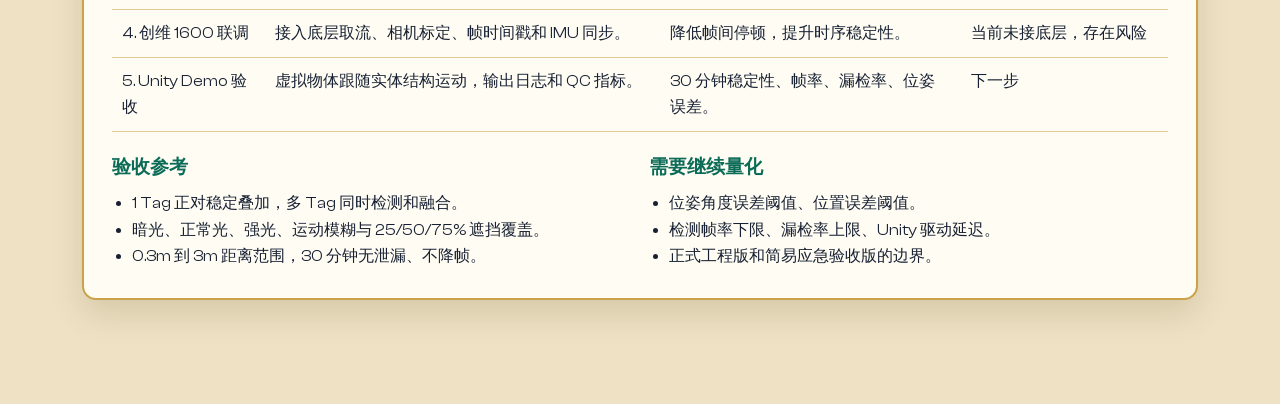
==== commit 34e97c70: "Publish reviewed DeepTag stage report" ====
--- a/projects/apriltag-unity-pose/index.html
+++ b/projects/apriltag-unity-pose/index.html
@@ -28,10 +28,13 @@
     ul{margin:8px 0 0;padding-left:20px}.muted{color:var(--muted)}
     .diagram{width:100%;overflow:auto;border:1px dashed rgba(201,162,74,.75);border-radius:10px;background:#fff8d8;padding:14px;box-sizing:border-box}
     svg text{font-family:Arial,"Microsoft YaHei",sans-serif}.box{fill:#fffdf3;stroke:#c9a24a;stroke-width:2}.arrow{stroke:#0b6b57;stroke-width:2.6;marker-end:url(#arrow);fill:none}.node{fill:#0b6b57}.warn{fill:#c8587b}.line{stroke:#6c5b37;stroke-width:2;fill:none}.label{font-size:15px;fill:#172033}.small{font-size:12px;fill:#6c5b37}
-    .video-frame{background:#1b241f;border-radius:12px;overflow:hidden;border:2px solid var(--gold)}.video-frame img{display:block;width:100%;height:auto;background:#efe2c4}
+    .media-frame{background:#1b241f;border-radius:12px;overflow:hidden;border:2px solid var(--gold)}.media-frame object{display:block;width:100%;height:min(56vw,620px);background:#efe2c4}
     .table{width:100%;border-collapse:collapse}.table th,.table td{border-bottom:1px solid rgba(201,162,74,.55);padding:10px;text-align:left;vertical-align:top}.table th{color:var(--green);font-family:var(--display-bold)}
     .stamp{display:inline-block;border:2px solid var(--pink);color:var(--pink);font-family:var(--poster);padding:5px 10px;transform:rotate(-4deg);margin-left:8px}
+    .answer-grid{display:grid;grid-template-columns:repeat(3,1fr);gap:16px}.answer{border:1px dashed rgba(201,162,74,.75);border-radius:10px;padding:16px;background:#fff8d8}
+    .pipeline{display:grid;grid-template-columns:1fr 1fr;gap:18px;align-items:start}.pipeline .diagram{min-height:360px}
     @media(max-width:760px){.grid,.cols{grid-template-columns:1fr}.section{padding:20px}.nav{align-items:flex-start;flex-direction:column}}
+    @media(max-width:900px){.answer-grid,.pipeline{grid-template-columns:1fr}}
   </style>
 </head>
 <body>
@@ -45,10 +48,9 @@
     <section class="hero">
       <p class="kicker">Stage 1 Progress Report</p>
       <h1>DeepTag 多面体位姿驱动 Unity</h1>
-      <p class="lead">阶段 1 目标是在一个 360 度旋转均分 8 份、任意 45 度视角都能看到至少一个面的立体结构上贴附 AprilTag / DeepTag，通过多 Tag 融合获得物体 6DoF 位姿，并输出 xyz 平移与旋转给 Unity 驱动虚拟物体。</p>
+      <p class="lead">阶段 1 面向多面体定位载体建立可验证的 6DoF 位姿链路：在 360 度旋转方向上按 45 度间隔布置可观测面，并在各可观测面部署 AprilTag / DeepTag 标记，通过多 Tag 刚体融合估计实体结构的 xyz 平移与三轴旋转，最终向 Unity 输出稳定位姿以驱动对应虚拟物体。</p>
       <div class="actions">
         <a class="btn" href="/assets/projects/apriltag-unity-pose/apriltag-unity-stage1-progress.pptx" download>下载 PPT 进度报告</a>
-        <a class="btn" href="/assets/projects/apriltag-unity-pose/pose-pipeline-demo.svg" target="_blank" rel="noopener">打开视频动画</a>
       </div>
     </section>
 
@@ -59,131 +61,108 @@
     </section>
 
     <section class="section">
-      <h2>进度摘要</h2>
+      <h2>阶段一进度结论</h2>
       <div class="cols">
         <div>
-          <h3>阶段 1 目标</h3>
+          <h3>阶段目标</h3>
           <ul>
-            <li>完成多面体结构与 Tag 贴附方案验证。</li>
-            <li>从单帧灰度图像中检测可见面 Tag，并融合为刚体位姿。</li>
-            <li>将 6DoF 位姿输出给 Unity，使虚拟物体跟随实体结构运动。</li>
-            <li>路线从传统 AprilTag 推进到 DeepTag，提升低光、运动模糊、反光和遮挡下的鲁棒性。</li>
+            <li>建立 8 个方向均匀覆盖的多面体观测结构，保证实体旋转到任意 45 度方向时仍具备可观测 Tag 面。</li>
+            <li>在各可观测面部署 AprilTag / DeepTag，并以多 Tag 刚体约束融合单帧检测结果。</li>
+            <li>输出实体结构的三维平移和三轴旋转，作为 Unity 虚拟物体驱动输入。</li>
+            <li>结构设计参考当前资料目录中的 STL/STP 模型；本报告基于阶段 1 资料重构，不直接挂载原始 PPT 内容。</li>
           </ul>
         </div>
         <div>
           <h3>已完成事项 <span class="stamp">阶段验证</span></h3>
           <ul>
-            <li>已在创维 1600 上完成初步验证，可以进行基础驱动。</li>
-            <li>在未接入创维底层的条件下，通过分时复用方式拿到约 30fps 灰度图像。</li>
-            <li>当前图像帧无法严格对应 IMU 数据，但大致精度与稳定性已经完成测试。</li>
-            <li>偶发卡顿仍存在，主要受取流方式、帧同步和底层接口限制影响。</li>
-            <li>阶段 1 待确认问题已在参考 README 中完成答复，真机、标定、取流和 Tag 选型被列为关键依赖。</li>
+            <li>已在创维 1600 设备上完成初步闭环验证，实体结构位姿可用于 Unity 虚拟物体基础跟随。</li>
+            <li>在尚未接入创维底层接口的条件下，当前通过分时复用方式获取约 30fps 灰度图像流。</li>
+            <li>当前灰度帧尚不能与 IMU 数据严格同步；在该约束下，已完成基础精度、稳定性和可驱动性验证。</li>
+            <li>测试中仍观察到偶发帧间停顿，主要风险来自取流方式、帧时间戳同步和底层接口未开放。</li>
+            <li>检测路线已从传统 AprilTag 推进到 DeepTag，以提升低照度、运动模糊、反光和遮挡场景下的稳定性。</li>
           </ul>
         </div>
       </div>
     </section>
 
     <section class="section">
-      <h2>流程图</h2>
-      <div class="diagram">
-        <svg width="1080" height="250" viewBox="0 0 1080 250" role="img" aria-label="DeepTag 位姿流程图">
-          <defs><marker id="arrow" viewBox="0 0 10 10" refX="8" refY="5" markerWidth="7" markerHeight="7" orient="auto-start-reverse"><path d="M0 0 10 5 0 10z" fill="#0b6b57"/></marker></defs>
-          <rect class="box" x="20" y="70" width="150" height="82" rx="10"/><text class="label" x="50" y="105">创维 1600</text><text class="small" x="48" y="130">30fps 灰度帧</text>
-          <rect class="box" x="230" y="70" width="150" height="82" rx="10"/><text class="label" x="260" y="105">DeepTag</text><text class="small" x="252" y="130">检测 + 角点回归</text>
-          <rect class="box" x="440" y="70" width="150" height="82" rx="10"/><text class="label" x="463" y="105">多 Tag 融合</text><text class="small" x="470" y="130">刚体约束</text>
-          <rect class="box" x="650" y="70" width="150" height="82" rx="10"/><text class="label" x="684" y="105">PnP 位姿</text><text class="small" x="672" y="130">重投影精修</text>
-          <rect class="box" x="860" y="70" width="170" height="82" rx="10"/><text class="label" x="910" y="105">Unity</text><text class="small" x="895" y="130">虚拟物体驱动</text>
-          <path class="arrow" d="M172 111h54"/><path class="arrow" d="M382 111h54"/><path class="arrow" d="M592 111h54"/><path class="arrow" d="M802 111h54"/>
-        </svg>
+      <h2>系统链路</h2>
+      <div class="pipeline">
+        <div class="media-frame">
+          <object data="/assets/projects/apriltag-unity-pose/pose-pipeline-demo.svg" type="image/svg+xml" aria-label="DeepTag 位姿链路自动播放动画"></object>
+        </div>
+        <div class="diagram">
+          <svg width="520" height="430" viewBox="0 0 520 430" role="img" aria-label="系统链路、时序、拓扑和风险汇总">
+            <defs><marker id="arrow" viewBox="0 0 10 10" refX="8" refY="5" markerWidth="7" markerHeight="7" orient="auto-start-reverse"><path d="M0 0 10 5 0 10z" fill="#0b6b57"/></marker></defs>
+            <rect class="box" x="24" y="42" width="130" height="70" rx="10"/><text class="label" x="50" y="74">创维1600</text><text class="small" x="42" y="96">30fps 灰度帧</text>
+            <rect class="box" x="204" y="42" width="130" height="70" rx="10"/><text class="label" x="235" y="74">DeepTag</text><text class="small" x="222" y="96">检测/角点/ID</text>
+            <rect class="box" x="374" y="42" width="120" height="70" rx="10"/><text class="label" x="408" y="74">Unity</text><text class="small" x="393" y="96">虚拟物体</text>
+            <path class="arrow" d="M156 78h44"/><path class="arrow" d="M336 78h34"/>
+            <rect class="box" x="64" y="168" width="150" height="92" rx="10"/><text class="label" x="95" y="200">多面体结构</text><text class="small" x="86" y="224">8 个 45°方向</text><text class="small" x="85" y="246">每面 Tag 外参</text>
+            <rect class="box" x="304" y="168" width="150" height="92" rx="10"/><text class="label" x="342" y="200">位姿融合</text><text class="small" x="326" y="224">PnP + 重投影</text><text class="small" x="332" y="246">xyz + rotation</text>
+            <path class="arrow" d="M216 214h84"/>
+            <rect class="box" x="64" y="310" width="390" height="72" rx="10"/><text class="label" x="86" y="340">当前约束：分时复用取流、未接底层、IMU 不同步</text><text class="small" x="86" y="364">下一步需补齐取流 API、内参/畸变、外参/坐标系、时间戳和端侧加速。</text>
+          </svg>
+        </div>
       </div>
     </section>
 
     <section class="section">
-      <h2>时序图</h2>
-      <div class="diagram">
-        <svg width="1080" height="380" viewBox="0 0 1080 380" role="img" aria-label="取流到 Unity 的时序图">
-          <defs><marker id="arrow" viewBox="0 0 10 10" refX="8" refY="5" markerWidth="7" markerHeight="7" orient="auto-start-reverse"><path d="M0 0 10 5 0 10z" fill="#0b6b57"/></marker></defs>
-          <g><text class="label" x="60" y="42">相机/创维 1600</text><text class="label" x="295" y="42">取流适配层</text><text class="label" x="520" y="42">DeepTag SDK</text><text class="label" x="740" y="42">位姿融合</text><text class="label" x="930" y="42">Unity</text></g>
-          <path class="line" d="M120 60v280M350 60v280M570 60v280M780 60v280M965 60v280"/>
-          <path class="arrow" d="M120 92h230"/><text class="small" x="160" y="84">灰度帧 / 时间戳</text>
-          <path class="arrow" d="M350 132h220"/><text class="small" x="390" y="124">帧缓存 / 预处理</text>
-          <path class="arrow" d="M570 172h210"/><text class="small" x="610" y="164">Tag 候选、角点、ID</text>
-          <path class="arrow" d="M780 212h185"/><text class="small" x="815" y="204">xyz + rotation</text>
-          <path class="arrow" d="M965 252H780"/><text class="small" x="820" y="244">渲染反馈 / 延迟观测</text>
-          <path class="arrow" d="M780 292H570"/><text class="small" x="600" y="284">重投影误差/QC</text>
-          <text class="small" x="92" y="360">当前限制：取流为分时复用，尚未接入底层同步；IMU 与灰度帧不能严格对应。</text>
-        </svg>
+      <h2>最新技术答复整理</h2>
+      <h3>技术路线说明</h3>
+      <p>当前 SDK 的 AprilTag 检测采用深度学习方案，整体路线对标 DeepArUco / DeepArUco++：检测网络首先定位 Tag 候选区域或热力图，角点精修网络进一步完成亚像素角点回归，随后执行 ID 解码与纠错，最后通过 PnP 与非线性重投影精修输出位姿。该路线用于覆盖传统二值化阈值与轮廓检测方案在反光、弱暗光、运动模糊、弯曲贴附和较大比例遮挡下的失效风险。</p>
+      <table class="table">
+        <thead><tr><th>工况</th><th>传统 AprilTag 风险</th><th>当前 DeepTag 路线</th></tr></thead>
+        <tbody>
+          <tr><td>反光 / 弱暗光</td><td>容易漏检</td><td>通过数据增强和学习式检测提升鲁棒性</td></tr>
+          <tr><td>10%~50% 遮挡</td><td>多数场景失效</td><td>角点回归可做补全，保留可检能力</td></tr>
+          <tr><td>运动模糊 / 弯曲贴附</td><td>角点抖动大</td><td>亚像素角点精修提升稳定性</td></tr>
+          <tr><td>端侧实时性</td><td>CPU 即可但鲁棒性有限</td><td>需要 NNAPI/NPU 等端侧加速，已纳入工程化工作</td></tr>
+        </tbody>
+      </table>
+      <div class="answer-grid">
+        <div class="answer">
+          <h3>Q1 真机依赖</h3>
+          <p>阶段 1 的联调、相机标定和性能测试必须在创维真机上完成。算法、插件和 Demo 主体可以先在 PC / 安卓开发机与离线仿真环境中推进，但真机 bring-up、端侧推理帧率和 30 分钟稳定性测试不能由仿真替代。建议至少提供 2 台真机，分别用于常驻开发联调和测试留观。</p>
+        </div>
+        <div class="answer">
+          <h3>Q2 图像与标定接口</h3>
+          <p>需创维侧明确取流 API 或回调方式、分辨率、帧率、像素格式和是否支持零拷贝；同时需提供相机内参、畸变参数、外参 / 坐标系、帧时间戳、曝光/增益读取能力和 IMU 可用性。若只提供标定途径而非标定结果，则阶段 1 需要安排实测标定工作。</p>
+        </div>
+        <div class="answer">
+          <h3>Q3 Tag 选型</h3>
+          <p>Tag 尺寸建议以 22~28mm 为初始实验区间，最终根据真机实测确定；贴附材质需满足抗反光、曲面贴合、耐磨和耐汗要求；数量和组合方式采用多 Tag 冗余分布，并按刚体分组和 ID 段进行管理。</p>
+        </div>
       </div>
     </section>
 
     <section class="section">
-      <h2>视频 / 过程图</h2>
-      <div class="video-frame">
-        <img src="/assets/projects/apriltag-unity-pose/pose-pipeline-demo.svg" alt="位姿流程动画演示">
-      </div>
-      <p class="muted">该动画为重构的流程演示：图像取流后进入 DeepTag 检测，经过多面体刚体约束融合和 PnP 精修，最终驱动 Unity 虚拟物体。</p>
-    </section>
-
-    <section class="section">
-      <h2>拓扑图</h2>
-      <div class="diagram">
-        <svg width="1080" height="360" viewBox="0 0 1080 360" role="img" aria-label="系统拓扑图">
-          <defs><marker id="arrow" viewBox="0 0 10 10" refX="8" refY="5" markerWidth="7" markerHeight="7" orient="auto-start-reverse"><path d="M0 0 10 5 0 10z" fill="#0b6b57"/></marker></defs>
-          <rect class="box" x="50" y="70" width="210" height="180" rx="12"/><text class="label" x="95" y="105">实体多面体</text><text class="small" x="80" y="135">8 个 45 度可观测面</text><text class="small" x="80" y="160">每面贴 Tag</text><text class="small" x="80" y="185">STL/STP 结构已具备</text>
-          <rect class="box" x="330" y="40" width="210" height="110" rx="12"/><text class="label" x="372" y="78">创维 1600</text><text class="small" x="365" y="105">灰度图像取流</text>
-          <rect class="box" x="330" y="210" width="210" height="110" rx="12"/><text class="label" x="370" y="248">标定参数</text><text class="small" x="365" y="275">内参/畸变/坐标系</text>
-          <rect class="box" x="610" y="70" width="210" height="180" rx="12"/><text class="label" x="666" y="106">SDK</text><text class="small" x="650" y="136">DeepTag 检测</text><text class="small" x="650" y="164">PnP 位姿估计</text><text class="small" x="650" y="192">鲁棒性/QC</text>
-          <rect class="box" x="890" y="100" width="150" height="120" rx="12"/><text class="label" x="936" y="142">Unity</text><text class="small" x="916" y="170">虚拟物体</text>
-          <path class="arrow" d="M260 160h66"/><path class="arrow" d="M540 95h66"/><path class="arrow" d="M540 265c42 0 45-105 66-105"/><path class="arrow" d="M820 160h66"/>
-        </svg>
-      </div>
-    </section>
-
-    <section class="section">
-      <h2>知识图谱</h2>
-      <div class="diagram">
-        <svg width="1080" height="440" viewBox="0 0 1080 440" role="img" aria-label="项目知识图谱">
-          <defs><marker id="arrow" viewBox="0 0 10 10" refX="8" refY="5" markerWidth="7" markerHeight="7" orient="auto-start-reverse"><path d="M0 0 10 5 0 10z" fill="#0b6b57"/></marker></defs>
-          <circle class="node" cx="520" cy="210" r="58"/><text x="480" y="205" fill="#fffdf3" font-size="18">阶段 1</text><text x="465" y="230" fill="#fffdf3" font-size="15">6DoF 驱动</text>
-          <g><circle class="warn" cx="180" cy="95" r="46"/><text class="label" x="148" y="100">DeepTag</text><circle class="node" cx="190" cy="330" r="46"/><text class="label" x="154" y="335" fill="#fffdf3">多面体</text><circle class="node" cx="520" cy="70" r="46"/><text class="label" x="490" y="75" fill="#fffdf3">创维1600</text><circle class="node" cx="860" cy="105" r="46"/><text class="label" x="830" y="110" fill="#fffdf3">Unity</text><circle class="warn" cx="850" cy="330" r="46"/><text class="label" x="826" y="335">风险</text></g>
-          <path class="arrow" d="M222 112l246 76"/><path class="arrow" d="M226 313l244-76"/><path class="arrow" d="M520 116v34"/><path class="arrow" d="M566 188l242-70"/><path class="arrow" d="M566 232l240 80"/>
-          <text class="small" x="245" y="120">低光/模糊鲁棒性</text><text class="small" x="235" y="314">45 度可见面</text><text class="small" x="540" y="134">30fps 灰度帧</text><text class="small" x="650" y="138">xyz + rotation</text><text class="small" x="640" y="306">卡顿 / IMU 不同步</text>
-        </svg>
-      </div>
-    </section>
-
-    <section class="section">
-      <h2>计划图</h2>
+      <h2>后续计划与验收口径</h2>
       <table class="table">
         <thead><tr><th>阶段</th><th>工作内容</th><th>验收重点</th><th>状态</th></tr></thead>
         <tbody>
           <tr><td>1. 结构与 Tag 方案</td><td>确认 8 方向可见面、Tag 尺寸、贴附材质与 ID 规划。</td><td>任意 45 度方向至少一个 Tag 可见。</td><td>结构与参考材料已具备</td></tr>
           <tr><td>2. DeepTag 检测</td><td>检测网络、角点精修、ID 解码、低光/运动模糊数据增强。</td><td>弱光、反光、遮挡与模糊下稳定输出角点。</td><td>路线已确定，需继续端侧优化</td></tr>
           <tr><td>3. 位姿融合</td><td>多 Tag 刚体融合、PnP、非线性重投影精修、坐标系转换。</td><td>输出稳定 xyz 平移与旋转。</td><td>基础验证完成</td></tr>
-          <tr><td>4. 创维 1600 联调</td><td>接入底层取流、相机标定、帧时间戳和 IMU 同步。</td><td>降低卡顿，提升时序稳定性。</td><td>当前未接底层，存在风险</td></tr>
+          <tr><td>4. 创维 1600 联调</td><td>接入底层取流、相机标定、帧时间戳和 IMU 同步。</td><td>降低帧间停顿，提升时序稳定性。</td><td>当前未接底层，存在风险</td></tr>
           <tr><td>5. Unity Demo 验收</td><td>虚拟物体跟随实体结构运动，输出日志和 QC 指标。</td><td>30 分钟稳定性、帧率、漏检率、位姿误差。</td><td>下一步</td></tr>
         </tbody>
       </table>
-    </section>
-
-    <section class="section">
-      <h2>风险与下一步</h2>
       <div class="cols">
         <div>
-          <h3>当前风险</h3>
+          <h3>验收参考</h3>
           <ul>
-            <li>创维 1600 尚未接入底层取流，分时复用导致偶发卡顿。</li>
-            <li>灰度帧无法严格对应 IMU 数据，运动补偿和时序融合受限。</li>
-            <li>低光和运动模糊已转向 DeepTag，但仍需要真机场景数据覆盖。</li>
+            <li>1 Tag 正对稳定叠加，多 Tag 同时检测和融合。</li>
+            <li>暗光、正常光、强光、运动模糊与 25/50/75% 遮挡覆盖。</li>
+            <li>0.3m 到 3m 距离范围，30 分钟无泄漏、不降帧。</li>
           </ul>
         </div>
         <div>
-          <h3>下一步</h3>
+          <h3>需要继续量化</h3>
           <ul>
-            <li>拿到创维底层取流、相机内参、畸变参数和时间戳接口。</li>
-            <li>对 STL/STP 结构进行 Tag 坐标系标定，固化每个面的外参。</li>
-            <li>完成 DeepTag 端侧推理压缩与实时性测试。</li>
-            <li>建立 Unity 驱动日志，输出延迟、丢帧、重投影误差和位姿抖动指标。</li>
+            <li>位姿角度误差阈值、位置误差阈值。</li>
+            <li>检测帧率下限、漏检率上限、Unity 驱动延迟。</li>
+            <li>正式工程版和简易应急验收版的边界。</li>
           </ul>
         </div>
       </div>
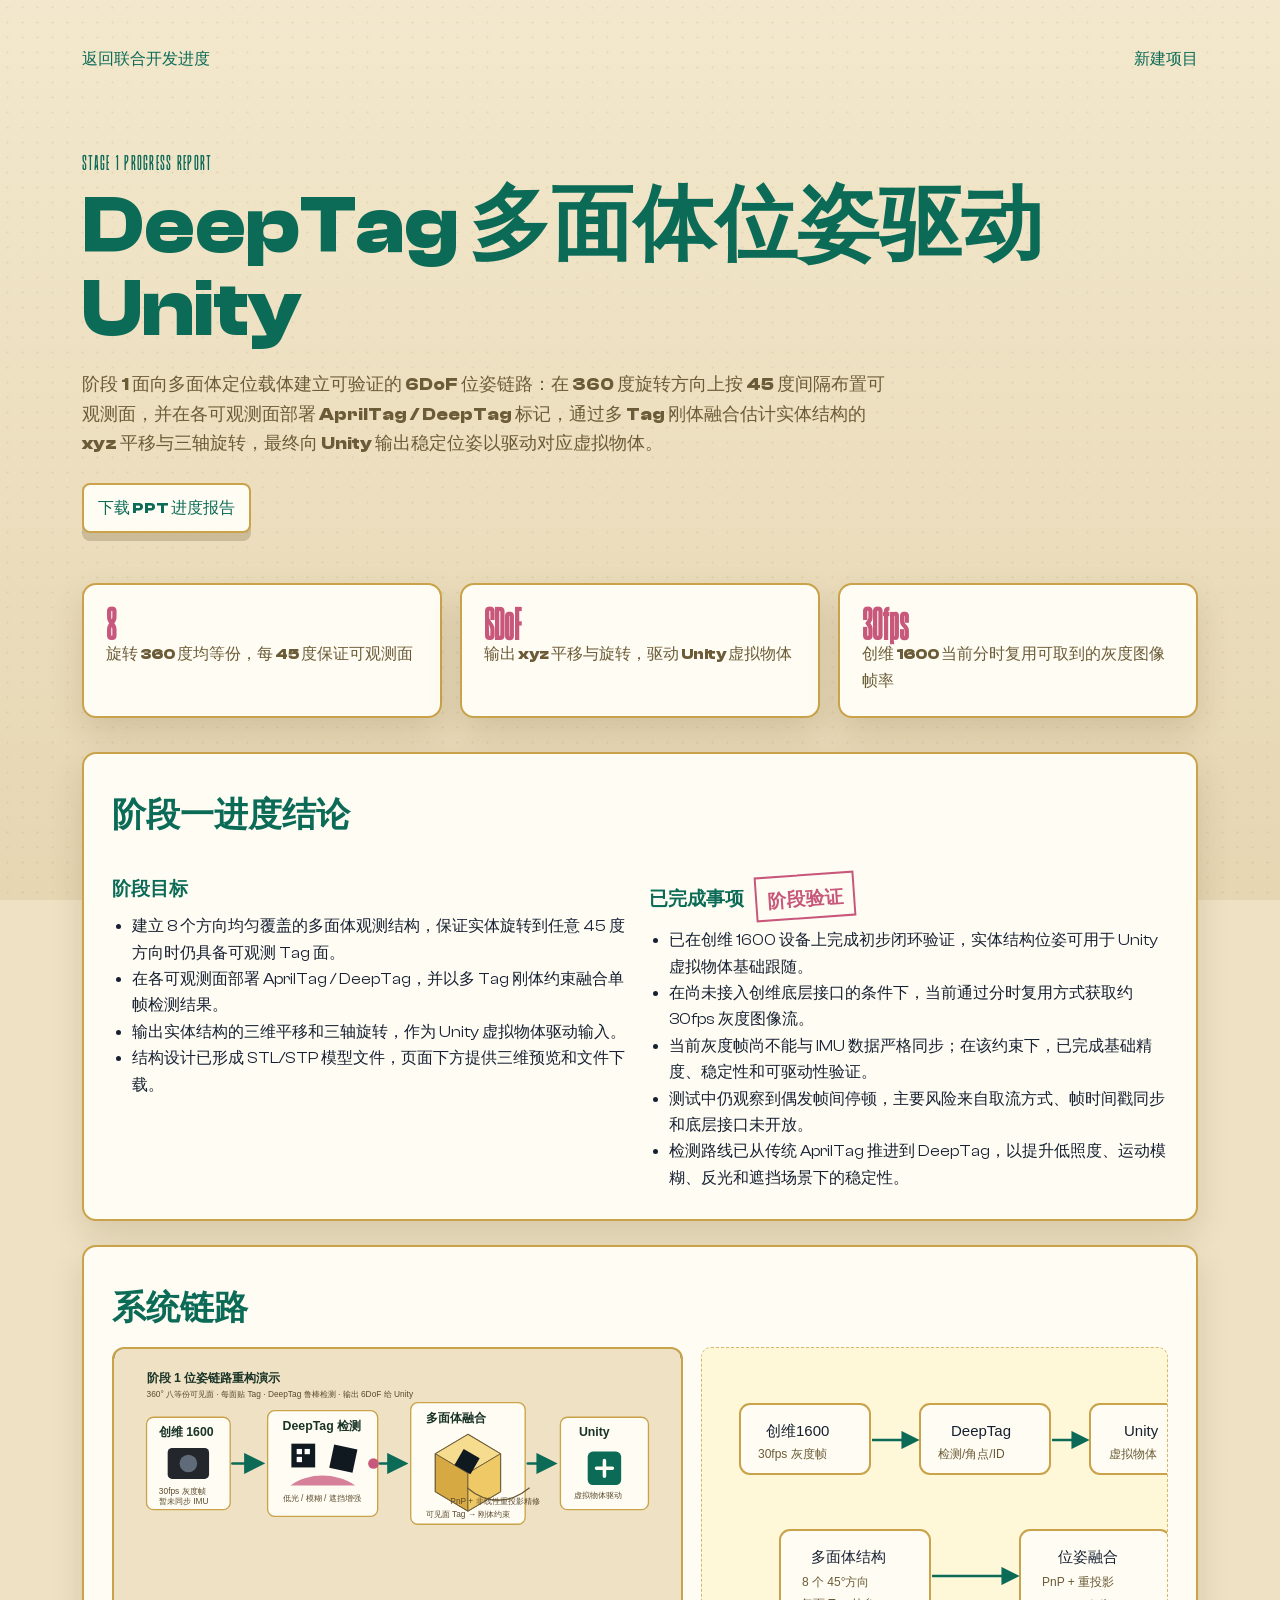
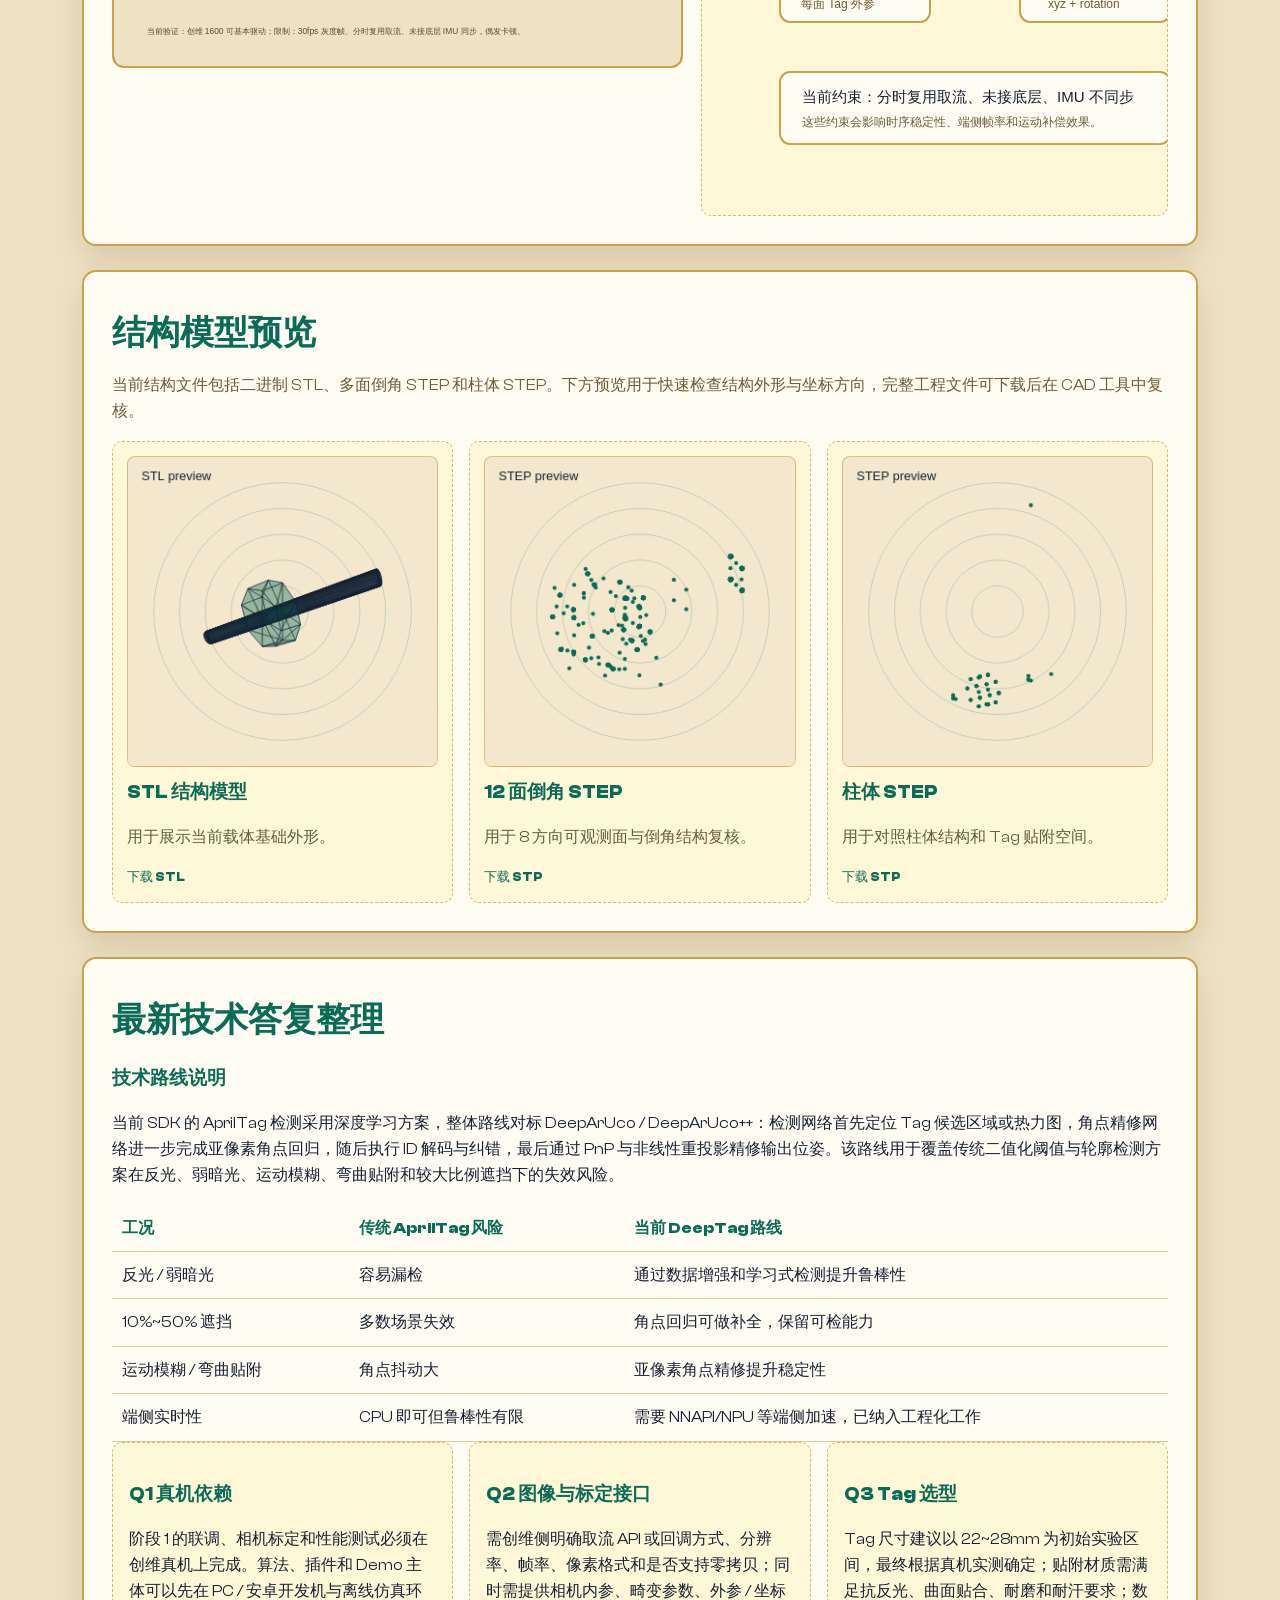
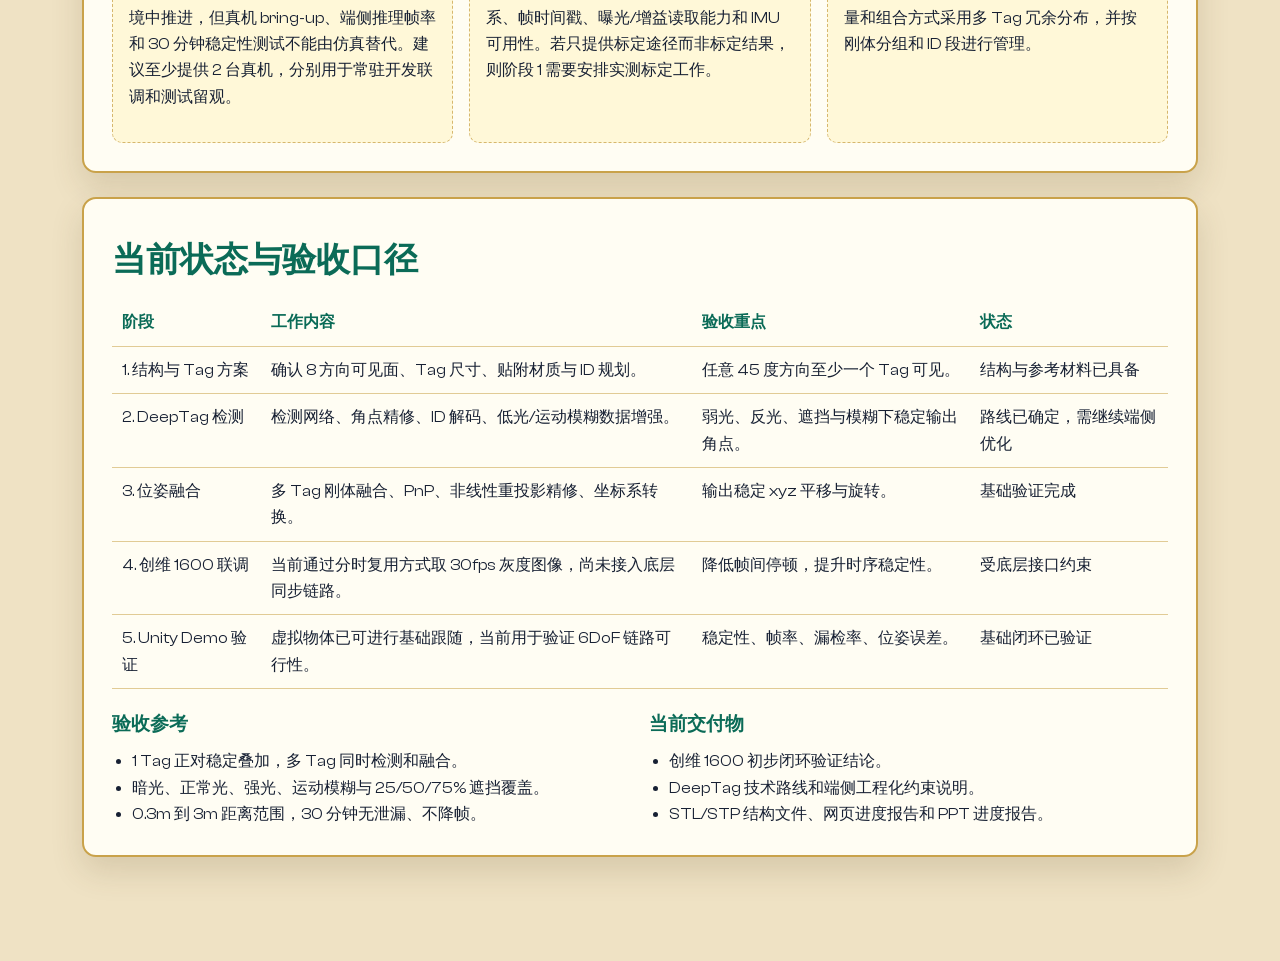
==== commit 736b4369: "Fix DeepTag report layout and model previews" ====
--- a/projects/apriltag-unity-pose/index.html
+++ b/projects/apriltag-unity-pose/index.html
@@ -28,11 +28,12 @@
     ul{margin:8px 0 0;padding-left:20px}.muted{color:var(--muted)}
     .diagram{width:100%;overflow:auto;border:1px dashed rgba(201,162,74,.75);border-radius:10px;background:#fff8d8;padding:14px;box-sizing:border-box}
     svg text{font-family:Arial,"Microsoft YaHei",sans-serif}.box{fill:#fffdf3;stroke:#c9a24a;stroke-width:2}.arrow{stroke:#0b6b57;stroke-width:2.6;marker-end:url(#arrow);fill:none}.node{fill:#0b6b57}.warn{fill:#c8587b}.line{stroke:#6c5b37;stroke-width:2;fill:none}.label{font-size:15px;fill:#172033}.small{font-size:12px;fill:#6c5b37}
-    .media-frame{background:#1b241f;border-radius:12px;overflow:hidden;border:2px solid var(--gold)}.media-frame object{display:block;width:100%;height:min(56vw,620px);background:#efe2c4}
+    .media-frame{background:#1b241f;border-radius:12px;overflow:hidden;border:2px solid var(--gold);aspect-ratio:16/9}.media-frame object{display:block;width:100%;height:100%;background:#efe2c4}
+    .model-grid{display:grid;grid-template-columns:repeat(3,1fr);gap:16px}.model-card{border:1px dashed rgba(201,162,74,.75);border-radius:10px;background:#fff8d8;padding:14px}.model-card canvas{display:block;width:100%;aspect-ratio:1/1;border-radius:8px;background:linear-gradient(180deg,#efe2c4,#fffdf3);border:1px solid rgba(201,162,74,.65)}.model-card h3{margin-top:10px}.model-links{display:flex;gap:8px;flex-wrap:wrap;margin-top:8px}.model-links a{font-size:13px;color:var(--green);font-family:var(--display-bold)}
     .table{width:100%;border-collapse:collapse}.table th,.table td{border-bottom:1px solid rgba(201,162,74,.55);padding:10px;text-align:left;vertical-align:top}.table th{color:var(--green);font-family:var(--display-bold)}
     .stamp{display:inline-block;border:2px solid var(--pink);color:var(--pink);font-family:var(--poster);padding:5px 10px;transform:rotate(-4deg);margin-left:8px}
     .answer-grid{display:grid;grid-template-columns:repeat(3,1fr);gap:16px}.answer{border:1px dashed rgba(201,162,74,.75);border-radius:10px;padding:16px;background:#fff8d8}
-    .pipeline{display:grid;grid-template-columns:1fr 1fr;gap:18px;align-items:start}.pipeline .diagram{min-height:360px}
+    .pipeline{display:grid;grid-template-columns:minmax(0,1.1fr) minmax(360px,.9fr);gap:18px;align-items:start}.pipeline .diagram{min-height:360px}
     @media(max-width:760px){.grid,.cols{grid-template-columns:1fr}.section{padding:20px}.nav{align-items:flex-start;flex-direction:column}}
     @media(max-width:900px){.answer-grid,.pipeline{grid-template-columns:1fr}}
   </style>
@@ -69,7 +70,7 @@
             <li>建立 8 个方向均匀覆盖的多面体观测结构，保证实体旋转到任意 45 度方向时仍具备可观测 Tag 面。</li>
             <li>在各可观测面部署 AprilTag / DeepTag，并以多 Tag 刚体约束融合单帧检测结果。</li>
             <li>输出实体结构的三维平移和三轴旋转，作为 Unity 虚拟物体驱动输入。</li>
-            <li>结构设计参考当前资料目录中的 STL/STP 模型；本报告基于阶段 1 资料重构，不直接挂载原始 PPT 内容。</li>
+            <li>结构设计已形成 STL/STP 模型文件，页面下方提供三维预览和文件下载。</li>
           </ul>
         </div>
         <div>
@@ -92,7 +93,7 @@
           <object data="/assets/projects/apriltag-unity-pose/pose-pipeline-demo.svg" type="image/svg+xml" aria-label="DeepTag 位姿链路自动播放动画"></object>
         </div>
         <div class="diagram">
-          <svg width="520" height="430" viewBox="0 0 520 430" role="img" aria-label="系统链路、时序、拓扑和风险汇总">
+          <svg width="520" height="430" viewBox="0 0 520 430" role="img" aria-label="系统链路和当前约束汇总">
             <defs><marker id="arrow" viewBox="0 0 10 10" refX="8" refY="5" markerWidth="7" markerHeight="7" orient="auto-start-reverse"><path d="M0 0 10 5 0 10z" fill="#0b6b57"/></marker></defs>
             <rect class="box" x="24" y="42" width="130" height="70" rx="10"/><text class="label" x="50" y="74">创维1600</text><text class="small" x="42" y="96">30fps 灰度帧</text>
             <rect class="box" x="204" y="42" width="130" height="70" rx="10"/><text class="label" x="235" y="74">DeepTag</text><text class="small" x="222" y="96">检测/角点/ID</text>
@@ -101,8 +102,33 @@
             <rect class="box" x="64" y="168" width="150" height="92" rx="10"/><text class="label" x="95" y="200">多面体结构</text><text class="small" x="86" y="224">8 个 45°方向</text><text class="small" x="85" y="246">每面 Tag 外参</text>
             <rect class="box" x="304" y="168" width="150" height="92" rx="10"/><text class="label" x="342" y="200">位姿融合</text><text class="small" x="326" y="224">PnP + 重投影</text><text class="small" x="332" y="246">xyz + rotation</text>
             <path class="arrow" d="M216 214h84"/>
-            <rect class="box" x="64" y="310" width="390" height="72" rx="10"/><text class="label" x="86" y="340">当前约束：分时复用取流、未接底层、IMU 不同步</text><text class="small" x="86" y="364">下一步需补齐取流 API、内参/畸变、外参/坐标系、时间戳和端侧加速。</text>
+            <rect class="box" x="64" y="310" width="390" height="72" rx="10"/><text class="label" x="86" y="340">当前约束：分时复用取流、未接底层、IMU 不同步</text><text class="small" x="86" y="364">这些约束会影响时序稳定性、端侧帧率和运动补偿效果。</text>
           </svg>
+        </div>
+      </div>
+    </section>
+
+    <section class="section">
+      <h2>结构模型预览</h2>
+      <p class="muted">当前结构文件包括二进制 STL、多面倒角 STEP 和柱体 STEP。下方预览用于快速检查结构外形与坐标方向，完整工程文件可下载后在 CAD 工具中复核。</p>
+      <div class="model-grid">
+        <div class="model-card">
+          <canvas data-model="/assets/projects/apriltag-unity-pose/structure.stl" data-type="stl" aria-label="STL 结构模型预览"></canvas>
+          <h3>STL 结构模型</h3>
+          <p class="muted">用于展示当前载体基础外形。</p>
+          <div class="model-links"><a href="/assets/projects/apriltag-unity-pose/structure.stl" download>下载 STL</a></div>
+        </div>
+        <div class="model-card">
+          <canvas data-model="/assets/projects/apriltag-unity-pose/structure-12face.stp" data-type="step" aria-label="12 面倒角 STEP 模型预览"></canvas>
+          <h3>12 面倒角 STEP</h3>
+          <p class="muted">用于 8 方向可观测面与倒角结构复核。</p>
+          <div class="model-links"><a href="/assets/projects/apriltag-unity-pose/structure-12face.stp" download>下载 STP</a></div>
+        </div>
+        <div class="model-card">
+          <canvas data-model="/assets/projects/apriltag-unity-pose/cylinder.stp" data-type="step" aria-label="柱体 STEP 模型预览"></canvas>
+          <h3>柱体 STEP</h3>
+          <p class="muted">用于对照柱体结构和 Tag 贴附空间。</p>
+          <div class="model-links"><a href="/assets/projects/apriltag-unity-pose/cylinder.stp" download>下载 STP</a></div>
         </div>
       </div>
     </section>
@@ -137,15 +163,15 @@
     </section>
 
     <section class="section">
-      <h2>后续计划与验收口径</h2>
+      <h2>当前状态与验收口径</h2>
       <table class="table">
         <thead><tr><th>阶段</th><th>工作内容</th><th>验收重点</th><th>状态</th></tr></thead>
         <tbody>
           <tr><td>1. 结构与 Tag 方案</td><td>确认 8 方向可见面、Tag 尺寸、贴附材质与 ID 规划。</td><td>任意 45 度方向至少一个 Tag 可见。</td><td>结构与参考材料已具备</td></tr>
           <tr><td>2. DeepTag 检测</td><td>检测网络、角点精修、ID 解码、低光/运动模糊数据增强。</td><td>弱光、反光、遮挡与模糊下稳定输出角点。</td><td>路线已确定，需继续端侧优化</td></tr>
           <tr><td>3. 位姿融合</td><td>多 Tag 刚体融合、PnP、非线性重投影精修、坐标系转换。</td><td>输出稳定 xyz 平移与旋转。</td><td>基础验证完成</td></tr>
-          <tr><td>4. 创维 1600 联调</td><td>接入底层取流、相机标定、帧时间戳和 IMU 同步。</td><td>降低帧间停顿，提升时序稳定性。</td><td>当前未接底层，存在风险</td></tr>
-          <tr><td>5. Unity Demo 验收</td><td>虚拟物体跟随实体结构运动，输出日志和 QC 指标。</td><td>30 分钟稳定性、帧率、漏检率、位姿误差。</td><td>下一步</td></tr>
+          <tr><td>4. 创维 1600 联调</td><td>当前通过分时复用方式取 30fps 灰度图像，尚未接入底层同步链路。</td><td>降低帧间停顿，提升时序稳定性。</td><td>受底层接口约束</td></tr>
+          <tr><td>5. Unity Demo 验证</td><td>虚拟物体已可进行基础跟随，当前用于验证 6DoF 链路可行性。</td><td>稳定性、帧率、漏检率、位姿误差。</td><td>基础闭环已验证</td></tr>
         </tbody>
       </table>
       <div class="cols">
@@ -158,15 +184,124 @@
           </ul>
         </div>
         <div>
-          <h3>需要继续量化</h3>
+          <h3>当前交付物</h3>
           <ul>
-            <li>位姿角度误差阈值、位置误差阈值。</li>
-            <li>检测帧率下限、漏检率上限、Unity 驱动延迟。</li>
-            <li>正式工程版和简易应急验收版的边界。</li>
+            <li>创维 1600 初步闭环验证结论。</li>
+            <li>DeepTag 技术路线和端侧工程化约束说明。</li>
+            <li>STL/STP 结构文件、网页进度报告和 PPT 进度报告。</li>
           </ul>
         </div>
       </div>
     </section>
   </main>
+  <script>
+    (function () {
+      function fitCanvas(canvas) {
+        var rect = canvas.getBoundingClientRect();
+        var ratio = window.devicePixelRatio || 1;
+        canvas.width = Math.max(320, Math.floor(rect.width * ratio));
+        canvas.height = canvas.width;
+        return ratio;
+      }
+      function parseBinaryStl(buffer) {
+        var view = new DataView(buffer);
+        var count = view.getUint32(80, true);
+        var triangles = [];
+        var offset = 84;
+        for (var i = 0; i < count; i += 1) {
+          offset += 12;
+          var tri = [];
+          for (var v = 0; v < 3; v += 1) {
+            tri.push({ x: view.getFloat32(offset, true), y: view.getFloat32(offset + 4, true), z: view.getFloat32(offset + 8, true) });
+            offset += 12;
+          }
+          triangles.push(tri);
+          offset += 2;
+        }
+        return { triangles: triangles, points: triangles.flat() };
+      }
+      function parseStep(text) {
+        var points = [];
+        var re = /CARTESIAN_POINT\('[^']*',\(([-0-9.E+]+),([-0-9.E+]+),([-0-9.E+]+)\)\)/g;
+        var match;
+        while ((match = re.exec(text)) && points.length < 2200) {
+          points.push({ x: Number(match[1]), y: Number(match[2]), z: Number(match[3]) });
+        }
+        return { points: points, triangles: [] };
+      }
+      function normalize(model) {
+        var points = model.points;
+        var min = { x: Infinity, y: Infinity, z: Infinity };
+        var max = { x: -Infinity, y: -Infinity, z: -Infinity };
+        points.forEach(function (p) {
+          min.x = Math.min(min.x, p.x); min.y = Math.min(min.y, p.y); min.z = Math.min(min.z, p.z);
+          max.x = Math.max(max.x, p.x); max.y = Math.max(max.y, p.y); max.z = Math.max(max.z, p.z);
+        });
+        var cx = (min.x + max.x) / 2, cy = (min.y + max.y) / 2, cz = (min.z + max.z) / 2;
+        var scale = Math.max(max.x - min.x, max.y - min.y, max.z - min.z) || 1;
+        points.forEach(function (p) { p.x = (p.x - cx) / scale; p.y = (p.y - cy) / scale; p.z = (p.z - cz) / scale; });
+        return model;
+      }
+      function project(p, angle, size) {
+        var ca = Math.cos(angle), sa = Math.sin(angle);
+        var x = p.x * ca - p.z * sa;
+        var z = p.x * sa + p.z * ca;
+        var y = p.y * Math.cos(angle * .55) - z * Math.sin(angle * .55);
+        var depth = 2.2 + z;
+        return { x: size / 2 + x / depth * size * 1.45, y: size / 2 - y / depth * size * 1.45, z: z };
+      }
+      function draw(canvas, model, kind, start) {
+        var ctx = canvas.getContext("2d");
+        var ratio = fitCanvas(canvas);
+        var size = canvas.width;
+        var angle = (Date.now() - start) / 2600;
+        ctx.clearRect(0, 0, size, size);
+        ctx.fillStyle = "#f3e8cd";
+        ctx.fillRect(0, 0, size, size);
+        ctx.strokeStyle = "rgba(11,107,87,.2)";
+        ctx.lineWidth = 1 * ratio;
+        for (var g = 1; g < 6; g += 1) {
+          ctx.beginPath(); ctx.arc(size / 2, size / 2, g * size / 12, 0, Math.PI * 2); ctx.stroke();
+        }
+        if (kind === "stl" && model.triangles.length) {
+          var tris = model.triangles.map(function (tri) {
+            var pts = tri.map(function (p) { return project(p, angle, size); });
+            return { pts: pts, z: (pts[0].z + pts[1].z + pts[2].z) / 3 };
+          }).sort(function (a, b) { return a.z - b.z; });
+          tris.forEach(function (tri) {
+            ctx.beginPath();
+            ctx.moveTo(tri.pts[0].x, tri.pts[0].y);
+            ctx.lineTo(tri.pts[1].x, tri.pts[1].y);
+            ctx.lineTo(tri.pts[2].x, tri.pts[2].y);
+            ctx.closePath();
+            ctx.fillStyle = "rgba(11,107,87,.22)";
+            ctx.strokeStyle = "rgba(23,32,51,.45)";
+            ctx.fill(); ctx.stroke();
+          });
+        } else {
+          var pts = model.points.map(function (p) { return project(p, angle, size); }).sort(function (a, b) { return a.z - b.z; });
+          ctx.fillStyle = "#0b6b57";
+          pts.forEach(function (p, index) {
+            if (index % Math.max(1, Math.floor(pts.length / 700)) !== 0) return;
+            ctx.beginPath(); ctx.arc(p.x, p.y, 2.1 * ratio, 0, Math.PI * 2); ctx.fill();
+          });
+        }
+        ctx.fillStyle = "#172033";
+        ctx.font = Math.floor(13 * ratio) + "px sans-serif";
+        ctx.fillText(kind.toUpperCase() + " preview", 14 * ratio, 24 * ratio);
+        requestAnimationFrame(function () { draw(canvas, model, kind, start); });
+      }
+      document.querySelectorAll("canvas[data-model]").forEach(function (canvas) {
+        fetch(canvas.dataset.model).then(function (response) {
+          return canvas.dataset.type === "stl" ? response.arrayBuffer() : response.text();
+        }).then(function (data) {
+          var model = canvas.dataset.type === "stl" ? parseBinaryStl(data) : parseStep(data);
+          draw(canvas, normalize(model), canvas.dataset.type, Date.now());
+        }).catch(function () {
+          var ctx = canvas.getContext("2d"); fitCanvas(canvas); ctx.fillText("模型预览加载失败", 20, 40);
+        });
+      });
+    })();
+  </script>
 </body>
 </html>
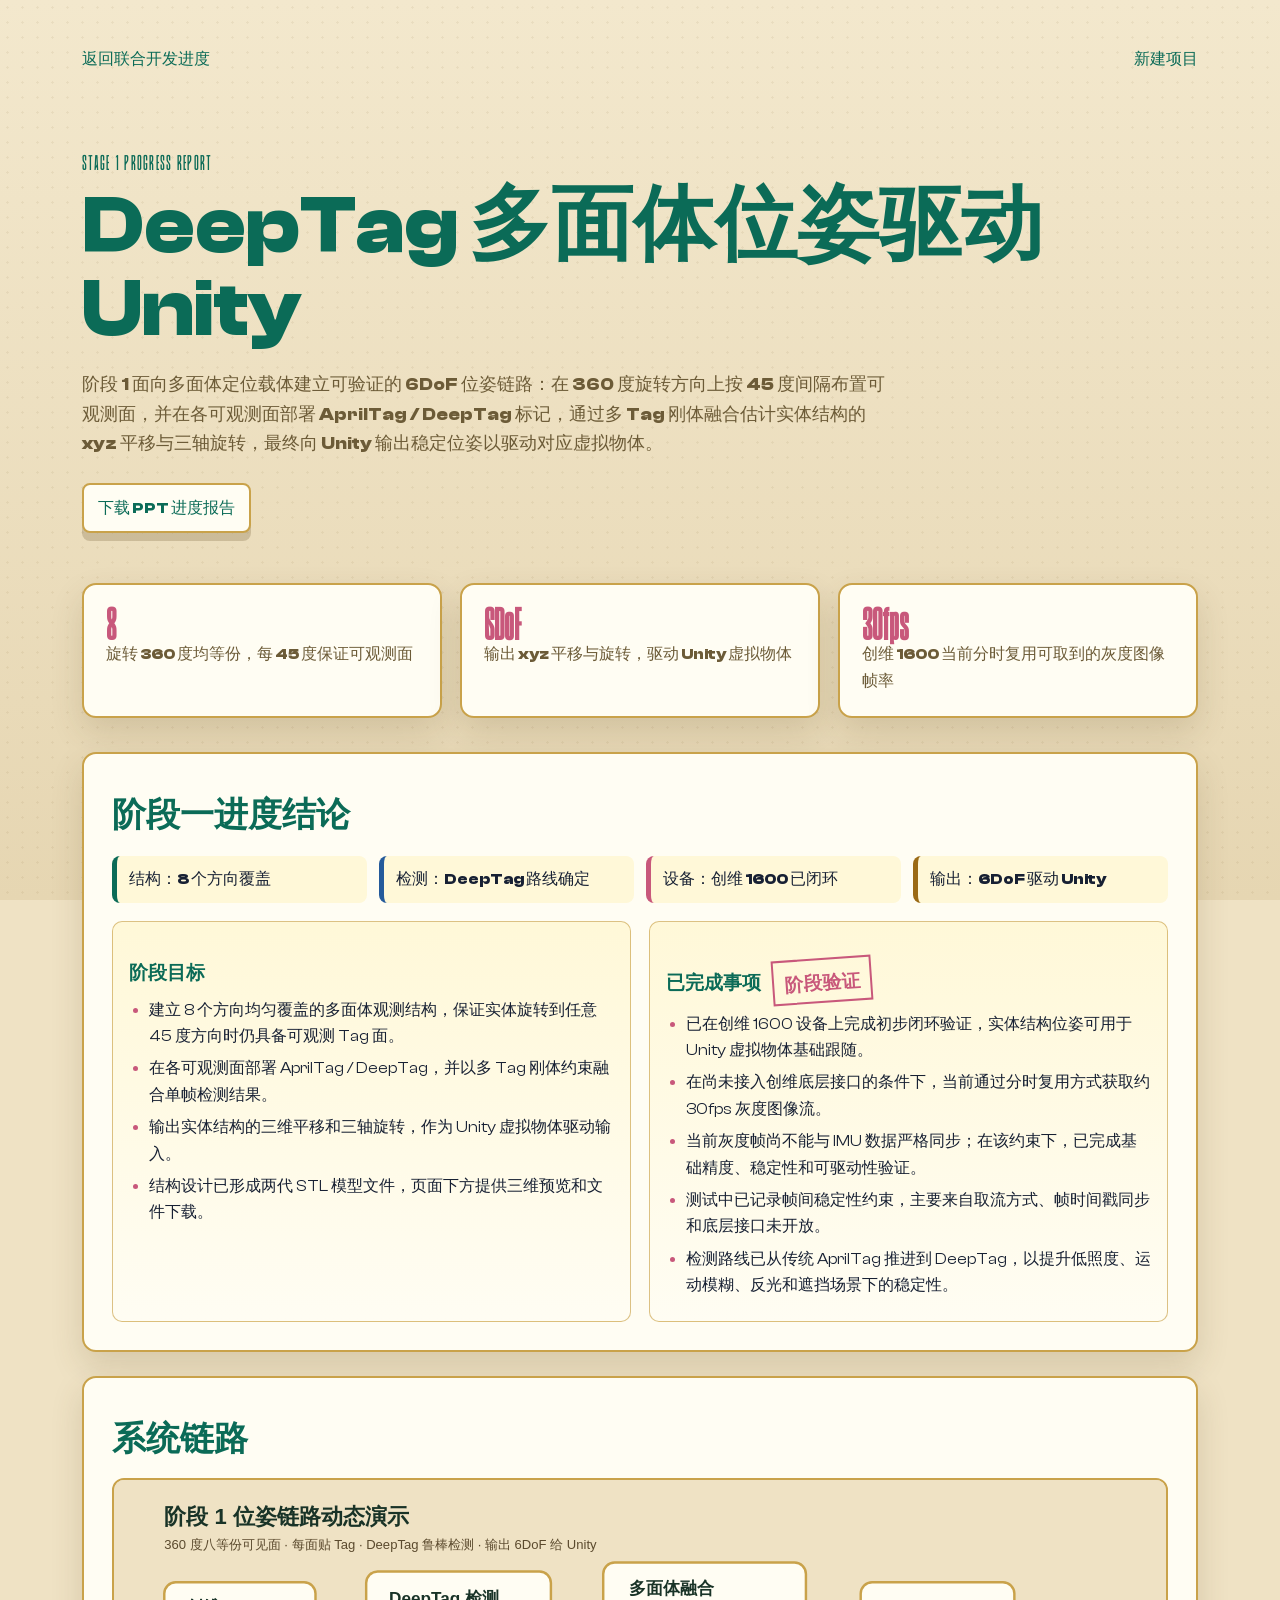
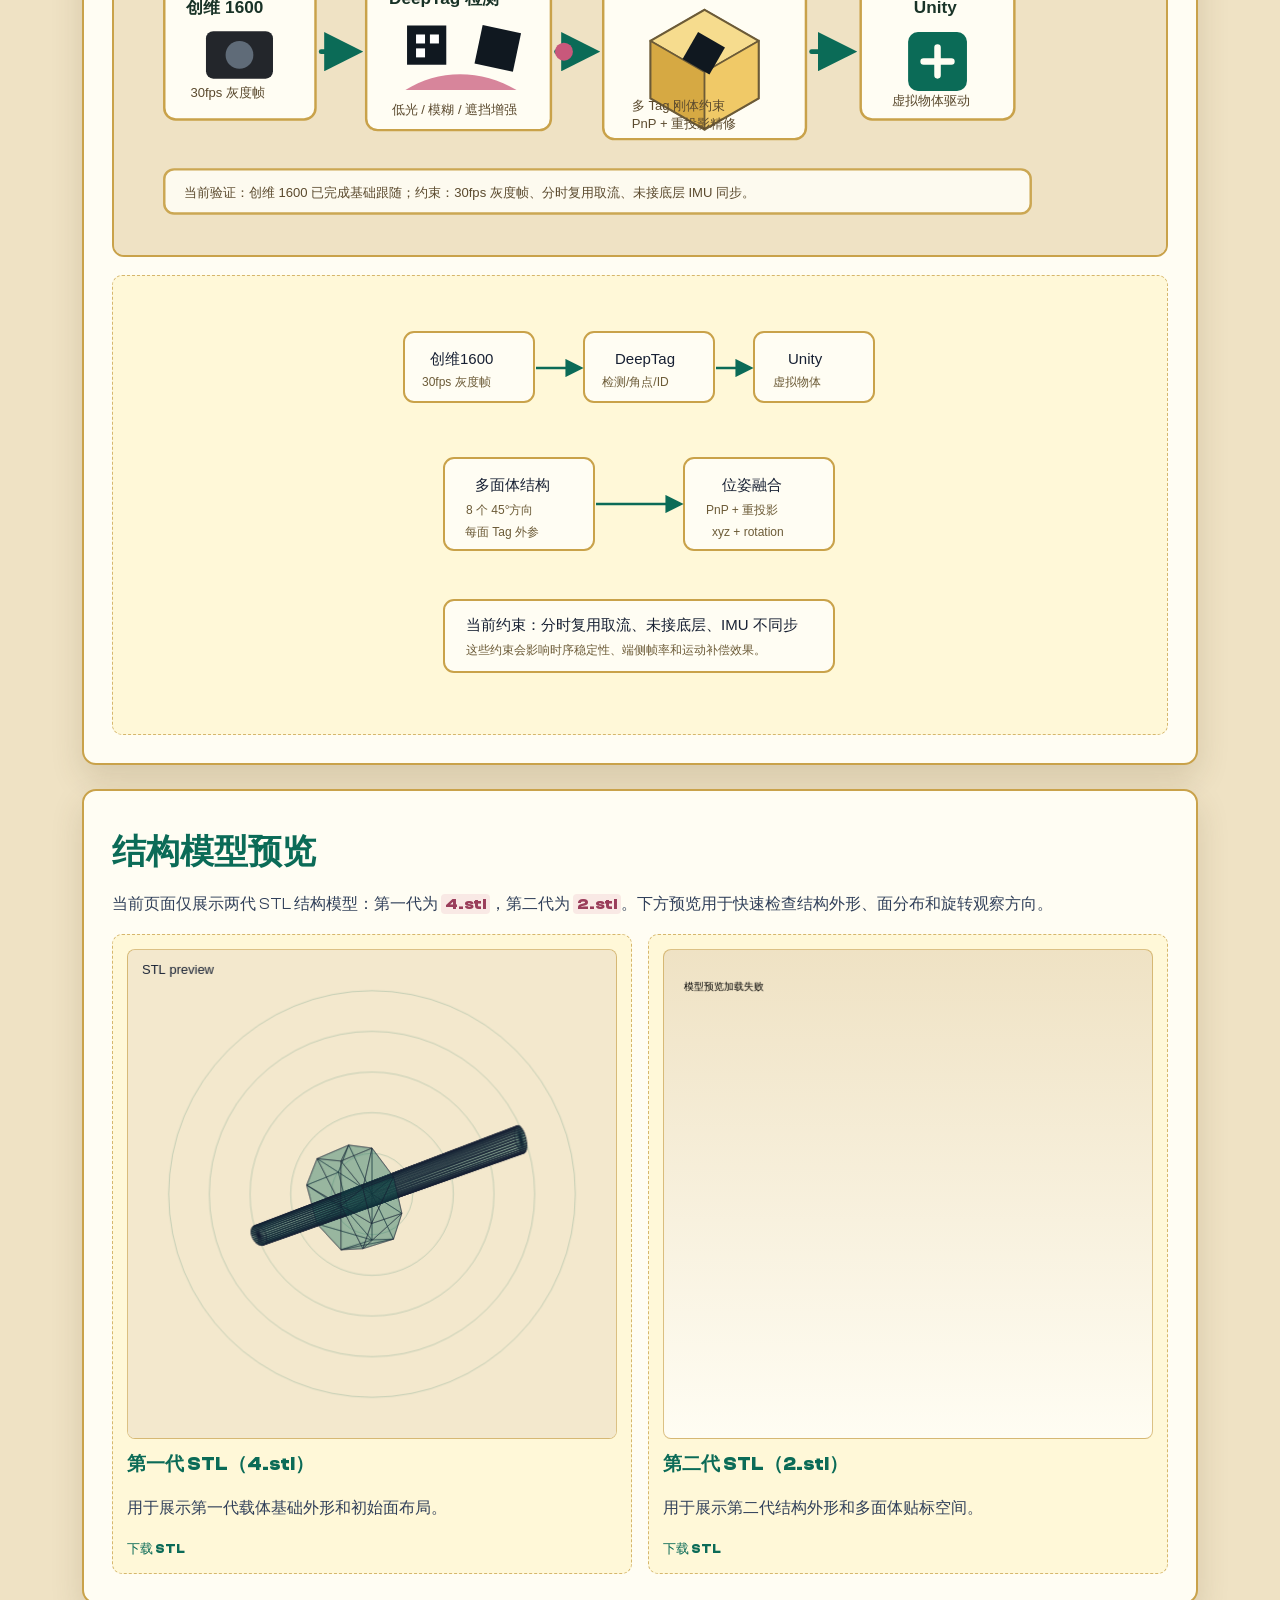
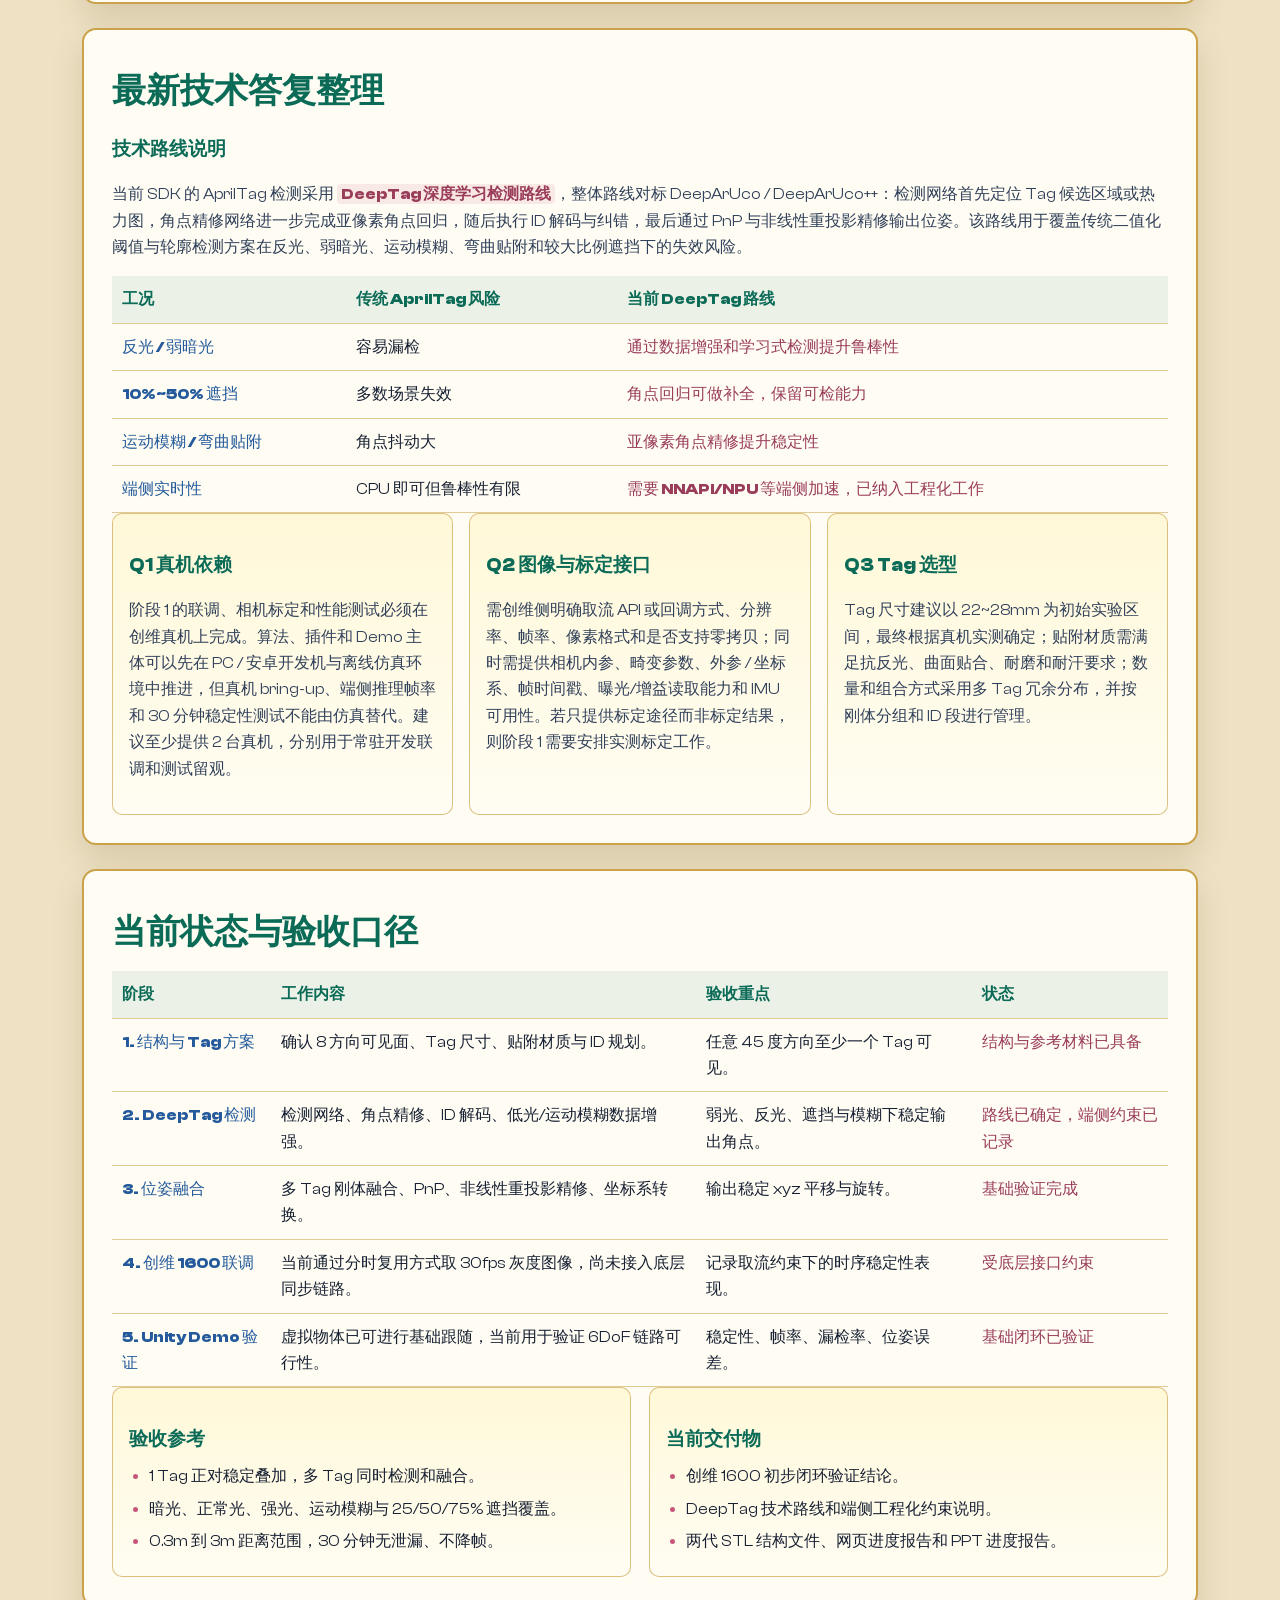
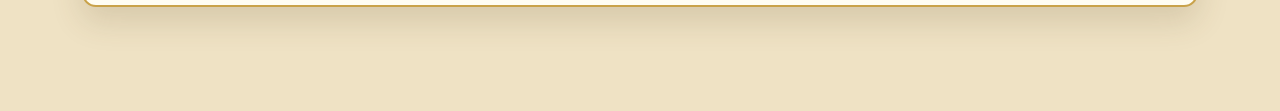
==== commit 297c690a: "Fix DeepTag report layout and STL previews" ====
--- a/projects/apriltag-unity-pose/index.html
+++ b/projects/apriltag-unity-pose/index.html
@@ -7,7 +7,7 @@
   <link rel="icon" href="/static/cloned-assets/yannesidibe/favicon-2798b8585809.ico">
   <link rel="stylesheet" href="/static/theme/anya-core.css">
   <style>
-    :root{--paper:#fffdf3;--ink:#172033;--muted:#6c5b37;--green:#0b6b57;--gold:#c9a24a;--pink:#c8587b}
+    :root{--paper:#fffdf3;--ink:#172033;--muted:#6c5b37;--green:#0b6b57;--gold:#c9a24a;--pink:#c8587b;--blue:#245a9b;--amber:#9b6a15;--rose:#9a3d5a}
     body{margin:0;background:#efe2c4;color:var(--ink);font-family:var(--display);line-height:1.65}
     .bg{position:fixed;inset:0;background:radial-gradient(rgba(120,90,40,.08) 1.3px,transparent 1.4px) 0 0/15px 15px,linear-gradient(180deg,#f3e8cd,#e6d6b2);z-index:0}
     .wrap{position:relative;z-index:1;max-width:1160px;margin:0 auto;padding:46px 22px 80px}
@@ -25,17 +25,21 @@
     .section{padding:28px;margin:24px 0}.section h2{font-family:var(--poster);text-transform:uppercase;color:var(--green);font-size:34px;margin:0 0 16px}
     .section h3{font-family:var(--display-bold);color:var(--green);margin:20px 0 8px}
     .cols{display:grid;grid-template-columns:1fr 1fr;gap:18px}
+    .cols>div,.answer{background:linear-gradient(180deg,#fff8d8,#fffdf3);border:1px solid rgba(201,162,74,.65);border-radius:10px;padding:16px}
     ul{margin:8px 0 0;padding-left:20px}.muted{color:var(--muted)}
+    li{margin:6px 0}li::marker{color:var(--pink)}
+    .section p:not(.lead){color:#31405a}.section strong{color:var(--rose);font-family:var(--display-bold);background:rgba(200,88,123,.12);padding:1px 4px;border-radius:4px}
+    .status-strip{display:grid;grid-template-columns:repeat(4,1fr);gap:12px;margin:18px 0}.status-strip span{display:block;border-left:5px solid var(--green);background:#fff8d8;border-radius:8px;padding:10px 12px;color:var(--ink);font-family:var(--display-bold)}.status-strip span:nth-child(2){border-color:var(--blue)}.status-strip span:nth-child(3){border-color:var(--pink)}.status-strip span:nth-child(4){border-color:var(--amber)}
     .diagram{width:100%;overflow:auto;border:1px dashed rgba(201,162,74,.75);border-radius:10px;background:#fff8d8;padding:14px;box-sizing:border-box}
     svg text{font-family:Arial,"Microsoft YaHei",sans-serif}.box{fill:#fffdf3;stroke:#c9a24a;stroke-width:2}.arrow{stroke:#0b6b57;stroke-width:2.6;marker-end:url(#arrow);fill:none}.node{fill:#0b6b57}.warn{fill:#c8587b}.line{stroke:#6c5b37;stroke-width:2;fill:none}.label{font-size:15px;fill:#172033}.small{font-size:12px;fill:#6c5b37}
-    .media-frame{background:#1b241f;border-radius:12px;overflow:hidden;border:2px solid var(--gold);aspect-ratio:16/9}.media-frame object{display:block;width:100%;height:100%;background:#efe2c4}
-    .model-grid{display:grid;grid-template-columns:repeat(3,1fr);gap:16px}.model-card{border:1px dashed rgba(201,162,74,.75);border-radius:10px;background:#fff8d8;padding:14px}.model-card canvas{display:block;width:100%;aspect-ratio:1/1;border-radius:8px;background:linear-gradient(180deg,#efe2c4,#fffdf3);border:1px solid rgba(201,162,74,.65)}.model-card h3{margin-top:10px}.model-links{display:flex;gap:8px;flex-wrap:wrap;margin-top:8px}.model-links a{font-size:13px;color:var(--green);font-family:var(--display-bold)}
-    .table{width:100%;border-collapse:collapse}.table th,.table td{border-bottom:1px solid rgba(201,162,74,.55);padding:10px;text-align:left;vertical-align:top}.table th{color:var(--green);font-family:var(--display-bold)}
+    .media-frame{background:#efe2c4;border-radius:12px;overflow:hidden;border:2px solid var(--gold);aspect-ratio:1280/460}.media-frame object{display:block;width:100%;height:100%;background:#efe2c4}
+    .model-grid{display:grid;grid-template-columns:repeat(2,1fr);gap:16px}.model-card{border:1px dashed rgba(201,162,74,.75);border-radius:10px;background:#fff8d8;padding:14px}.model-card canvas{display:block;width:100%;aspect-ratio:1/1;border-radius:8px;background:linear-gradient(180deg,#efe2c4,#fffdf3);border:1px solid rgba(201,162,74,.65)}.model-card h3{margin-top:10px}.model-links{display:flex;gap:8px;flex-wrap:wrap;margin-top:8px}.model-links a{font-size:13px;color:var(--green);font-family:var(--display-bold)}
+    .table{width:100%;border-collapse:collapse}.table th,.table td{border-bottom:1px solid rgba(201,162,74,.55);padding:10px;text-align:left;vertical-align:top}.table th{color:var(--green);font-family:var(--display-bold);background:rgba(11,107,87,.08)}.table td:first-child{color:var(--blue);font-family:var(--display-bold)}.table td:last-child{color:var(--rose);font-family:var(--display-bold)}
     .stamp{display:inline-block;border:2px solid var(--pink);color:var(--pink);font-family:var(--poster);padding:5px 10px;transform:rotate(-4deg);margin-left:8px}
-    .answer-grid{display:grid;grid-template-columns:repeat(3,1fr);gap:16px}.answer{border:1px dashed rgba(201,162,74,.75);border-radius:10px;padding:16px;background:#fff8d8}
-    .pipeline{display:grid;grid-template-columns:minmax(0,1.1fr) minmax(360px,.9fr);gap:18px;align-items:start}.pipeline .diagram{min-height:360px}
-    @media(max-width:760px){.grid,.cols{grid-template-columns:1fr}.section{padding:20px}.nav{align-items:flex-start;flex-direction:column}}
-    @media(max-width:900px){.answer-grid,.pipeline{grid-template-columns:1fr}}
+    .answer-grid{display:grid;grid-template-columns:repeat(3,1fr);gap:16px}
+    .pipeline{display:grid;grid-template-columns:1fr;gap:18px;align-items:start}.pipeline .diagram{min-height:0}.pipeline .diagram svg{display:block;margin:0 auto;max-width:100%;height:auto}
+    @media(max-width:760px){.grid,.cols,.model-grid,.status-strip{grid-template-columns:1fr}.section{padding:20px}.nav{align-items:flex-start;flex-direction:column}}
+    @media(max-width:900px){.answer-grid{grid-template-columns:1fr}}
   </style>
 </head>
 <body>
@@ -63,6 +67,12 @@
 
     <section class="section">
       <h2>阶段一进度结论</h2>
+      <div class="status-strip" aria-label="阶段一状态摘要">
+        <span>结构：8 个方向覆盖</span>
+        <span>检测：DeepTag 路线确定</span>
+        <span>设备：创维 1600 已闭环</span>
+        <span>输出：6DoF 驱动 Unity</span>
+      </div>
       <div class="cols">
         <div>
           <h3>阶段目标</h3>
@@ -70,7 +80,7 @@
             <li>建立 8 个方向均匀覆盖的多面体观测结构，保证实体旋转到任意 45 度方向时仍具备可观测 Tag 面。</li>
             <li>在各可观测面部署 AprilTag / DeepTag，并以多 Tag 刚体约束融合单帧检测结果。</li>
             <li>输出实体结构的三维平移和三轴旋转，作为 Unity 虚拟物体驱动输入。</li>
-            <li>结构设计已形成 STL/STP 模型文件，页面下方提供三维预览和文件下载。</li>
+            <li>结构设计已形成两代 STL 模型文件，页面下方提供三维预览和文件下载。</li>
           </ul>
         </div>
         <div>
@@ -79,7 +89,7 @@
             <li>已在创维 1600 设备上完成初步闭环验证，实体结构位姿可用于 Unity 虚拟物体基础跟随。</li>
             <li>在尚未接入创维底层接口的条件下，当前通过分时复用方式获取约 30fps 灰度图像流。</li>
             <li>当前灰度帧尚不能与 IMU 数据严格同步；在该约束下，已完成基础精度、稳定性和可驱动性验证。</li>
-            <li>测试中仍观察到偶发帧间停顿，主要风险来自取流方式、帧时间戳同步和底层接口未开放。</li>
+            <li>测试中已记录帧间稳定性约束，主要来自取流方式、帧时间戳同步和底层接口未开放。</li>
             <li>检测路线已从传统 AprilTag 推进到 DeepTag，以提升低照度、运动模糊、反光和遮挡场景下的稳定性。</li>
           </ul>
         </div>
@@ -110,25 +120,19 @@
 
     <section class="section">
       <h2>结构模型预览</h2>
-      <p class="muted">当前结构文件包括二进制 STL、多面倒角 STEP 和柱体 STEP。下方预览用于快速检查结构外形与坐标方向，完整工程文件可下载后在 CAD 工具中复核。</p>
+      <p class="muted">当前页面仅展示两代 STL 结构模型：第一代为 <strong>4.stl</strong>，第二代为 <strong>2.stl</strong>。下方预览用于快速检查结构外形、面分布和旋转观察方向。</p>
       <div class="model-grid">
         <div class="model-card">
-          <canvas data-model="/assets/projects/apriltag-unity-pose/structure.stl" data-type="stl" aria-label="STL 结构模型预览"></canvas>
-          <h3>STL 结构模型</h3>
-          <p class="muted">用于展示当前载体基础外形。</p>
+          <canvas data-model="/assets/projects/apriltag-unity-pose/structure.stl" aria-label="第一代 STL 结构模型预览"></canvas>
+          <h3>第一代 STL（4.stl）</h3>
+          <p class="muted">用于展示第一代载体基础外形和初始面布局。</p>
           <div class="model-links"><a href="/assets/projects/apriltag-unity-pose/structure.stl" download>下载 STL</a></div>
         </div>
         <div class="model-card">
-          <canvas data-model="/assets/projects/apriltag-unity-pose/structure-12face.stp" data-type="step" aria-label="12 面倒角 STEP 模型预览"></canvas>
-          <h3>12 面倒角 STEP</h3>
-          <p class="muted">用于 8 方向可观测面与倒角结构复核。</p>
-          <div class="model-links"><a href="/assets/projects/apriltag-unity-pose/structure-12face.stp" download>下载 STP</a></div>
-        </div>
-        <div class="model-card">
-          <canvas data-model="/assets/projects/apriltag-unity-pose/cylinder.stp" data-type="step" aria-label="柱体 STEP 模型预览"></canvas>
-          <h3>柱体 STEP</h3>
-          <p class="muted">用于对照柱体结构和 Tag 贴附空间。</p>
-          <div class="model-links"><a href="/assets/projects/apriltag-unity-pose/cylinder.stp" download>下载 STP</a></div>
+          <canvas data-model="/assets/projects/apriltag-unity-pose/structure-v2.stl" aria-label="第二代 STL 结构模型预览"></canvas>
+          <h3>第二代 STL（2.stl）</h3>
+          <p class="muted">用于展示第二代结构外形和多面体贴标空间。</p>
+          <div class="model-links"><a href="/assets/projects/apriltag-unity-pose/structure-v2.stl" download>下载 STL</a></div>
         </div>
       </div>
     </section>
@@ -136,7 +140,7 @@
     <section class="section">
       <h2>最新技术答复整理</h2>
       <h3>技术路线说明</h3>
-      <p>当前 SDK 的 AprilTag 检测采用深度学习方案，整体路线对标 DeepArUco / DeepArUco++：检测网络首先定位 Tag 候选区域或热力图，角点精修网络进一步完成亚像素角点回归，随后执行 ID 解码与纠错，最后通过 PnP 与非线性重投影精修输出位姿。该路线用于覆盖传统二值化阈值与轮廓检测方案在反光、弱暗光、运动模糊、弯曲贴附和较大比例遮挡下的失效风险。</p>
+      <p>当前 SDK 的 AprilTag 检测采用 <strong>DeepTag 深度学习检测路线</strong>，整体路线对标 DeepArUco / DeepArUco++：检测网络首先定位 Tag 候选区域或热力图，角点精修网络进一步完成亚像素角点回归，随后执行 ID 解码与纠错，最后通过 PnP 与非线性重投影精修输出位姿。该路线用于覆盖传统二值化阈值与轮廓检测方案在反光、弱暗光、运动模糊、弯曲贴附和较大比例遮挡下的失效风险。</p>
       <table class="table">
         <thead><tr><th>工况</th><th>传统 AprilTag 风险</th><th>当前 DeepTag 路线</th></tr></thead>
         <tbody>
@@ -168,9 +172,9 @@
         <thead><tr><th>阶段</th><th>工作内容</th><th>验收重点</th><th>状态</th></tr></thead>
         <tbody>
           <tr><td>1. 结构与 Tag 方案</td><td>确认 8 方向可见面、Tag 尺寸、贴附材质与 ID 规划。</td><td>任意 45 度方向至少一个 Tag 可见。</td><td>结构与参考材料已具备</td></tr>
-          <tr><td>2. DeepTag 检测</td><td>检测网络、角点精修、ID 解码、低光/运动模糊数据增强。</td><td>弱光、反光、遮挡与模糊下稳定输出角点。</td><td>路线已确定，需继续端侧优化</td></tr>
+          <tr><td>2. DeepTag 检测</td><td>检测网络、角点精修、ID 解码、低光/运动模糊数据增强。</td><td>弱光、反光、遮挡与模糊下稳定输出角点。</td><td>路线已确定，端侧约束已记录</td></tr>
           <tr><td>3. 位姿融合</td><td>多 Tag 刚体融合、PnP、非线性重投影精修、坐标系转换。</td><td>输出稳定 xyz 平移与旋转。</td><td>基础验证完成</td></tr>
-          <tr><td>4. 创维 1600 联调</td><td>当前通过分时复用方式取 30fps 灰度图像，尚未接入底层同步链路。</td><td>降低帧间停顿，提升时序稳定性。</td><td>受底层接口约束</td></tr>
+          <tr><td>4. 创维 1600 联调</td><td>当前通过分时复用方式取 30fps 灰度图像，尚未接入底层同步链路。</td><td>记录取流约束下的时序稳定性表现。</td><td>受底层接口约束</td></tr>
           <tr><td>5. Unity Demo 验证</td><td>虚拟物体已可进行基础跟随，当前用于验证 6DoF 链路可行性。</td><td>稳定性、帧率、漏检率、位姿误差。</td><td>基础闭环已验证</td></tr>
         </tbody>
       </table>
@@ -188,7 +192,7 @@
           <ul>
             <li>创维 1600 初步闭环验证结论。</li>
             <li>DeepTag 技术路线和端侧工程化约束说明。</li>
-            <li>STL/STP 结构文件、网页进度报告和 PPT 进度报告。</li>
+            <li>两代 STL 结构文件、网页进度报告和 PPT 进度报告。</li>
           </ul>
         </div>
       </div>
@@ -207,6 +211,7 @@
         var view = new DataView(buffer);
         var count = view.getUint32(80, true);
         var triangles = [];
+        var stride = Math.max(1, Math.ceil(count / 9000));
         var offset = 84;
         for (var i = 0; i < count; i += 1) {
           offset += 12;
@@ -215,19 +220,10 @@
             tri.push({ x: view.getFloat32(offset, true), y: view.getFloat32(offset + 4, true), z: view.getFloat32(offset + 8, true) });
             offset += 12;
           }
-          triangles.push(tri);
+          if (i % stride === 0) triangles.push(tri);
           offset += 2;
         }
         return { triangles: triangles, points: triangles.flat() };
-      }
-      function parseStep(text) {
-        var points = [];
-        var re = /CARTESIAN_POINT\('[^']*',\(([-0-9.E+]+),([-0-9.E+]+),([-0-9.E+]+)\)\)/g;
-        var match;
-        while ((match = re.exec(text)) && points.length < 2200) {
-          points.push({ x: Number(match[1]), y: Number(match[2]), z: Number(match[3]) });
-        }
-        return { points: points, triangles: [] };
       }
       function normalize(model) {
         var points = model.points;
@@ -250,7 +246,7 @@
         var depth = 2.2 + z;
         return { x: size / 2 + x / depth * size * 1.45, y: size / 2 - y / depth * size * 1.45, z: z };
       }
-      function draw(canvas, model, kind, start) {
+      function draw(canvas, model, start) {
         var ctx = canvas.getContext("2d");
         var ratio = fitCanvas(canvas);
         var size = canvas.width;
@@ -263,7 +259,7 @@
         for (var g = 1; g < 6; g += 1) {
           ctx.beginPath(); ctx.arc(size / 2, size / 2, g * size / 12, 0, Math.PI * 2); ctx.stroke();
         }
-        if (kind === "stl" && model.triangles.length) {
+        if (model.triangles.length) {
           var tris = model.triangles.map(function (tri) {
             var pts = tri.map(function (p) { return project(p, angle, size); });
             return { pts: pts, z: (pts[0].z + pts[1].z + pts[2].z) / 3 };
@@ -278,25 +274,18 @@
             ctx.strokeStyle = "rgba(23,32,51,.45)";
             ctx.fill(); ctx.stroke();
           });
-        } else {
-          var pts = model.points.map(function (p) { return project(p, angle, size); }).sort(function (a, b) { return a.z - b.z; });
-          ctx.fillStyle = "#0b6b57";
-          pts.forEach(function (p, index) {
-            if (index % Math.max(1, Math.floor(pts.length / 700)) !== 0) return;
-            ctx.beginPath(); ctx.arc(p.x, p.y, 2.1 * ratio, 0, Math.PI * 2); ctx.fill();
-          });
         }
         ctx.fillStyle = "#172033";
         ctx.font = Math.floor(13 * ratio) + "px sans-serif";
-        ctx.fillText(kind.toUpperCase() + " preview", 14 * ratio, 24 * ratio);
-        requestAnimationFrame(function () { draw(canvas, model, kind, start); });
+        ctx.fillText("STL preview", 14 * ratio, 24 * ratio);
+        requestAnimationFrame(function () { draw(canvas, model, start); });
       }
       document.querySelectorAll("canvas[data-model]").forEach(function (canvas) {
         fetch(canvas.dataset.model).then(function (response) {
-          return canvas.dataset.type === "stl" ? response.arrayBuffer() : response.text();
+          return response.arrayBuffer();
         }).then(function (data) {
-          var model = canvas.dataset.type === "stl" ? parseBinaryStl(data) : parseStep(data);
-          draw(canvas, normalize(model), canvas.dataset.type, Date.now());
+          var model = parseBinaryStl(data);
+          draw(canvas, normalize(model), Date.now());
         }).catch(function () {
           var ctx = canvas.getContext("2d"); fitCanvas(canvas); ctx.fillText("模型预览加载失败", 20, 40);
         });
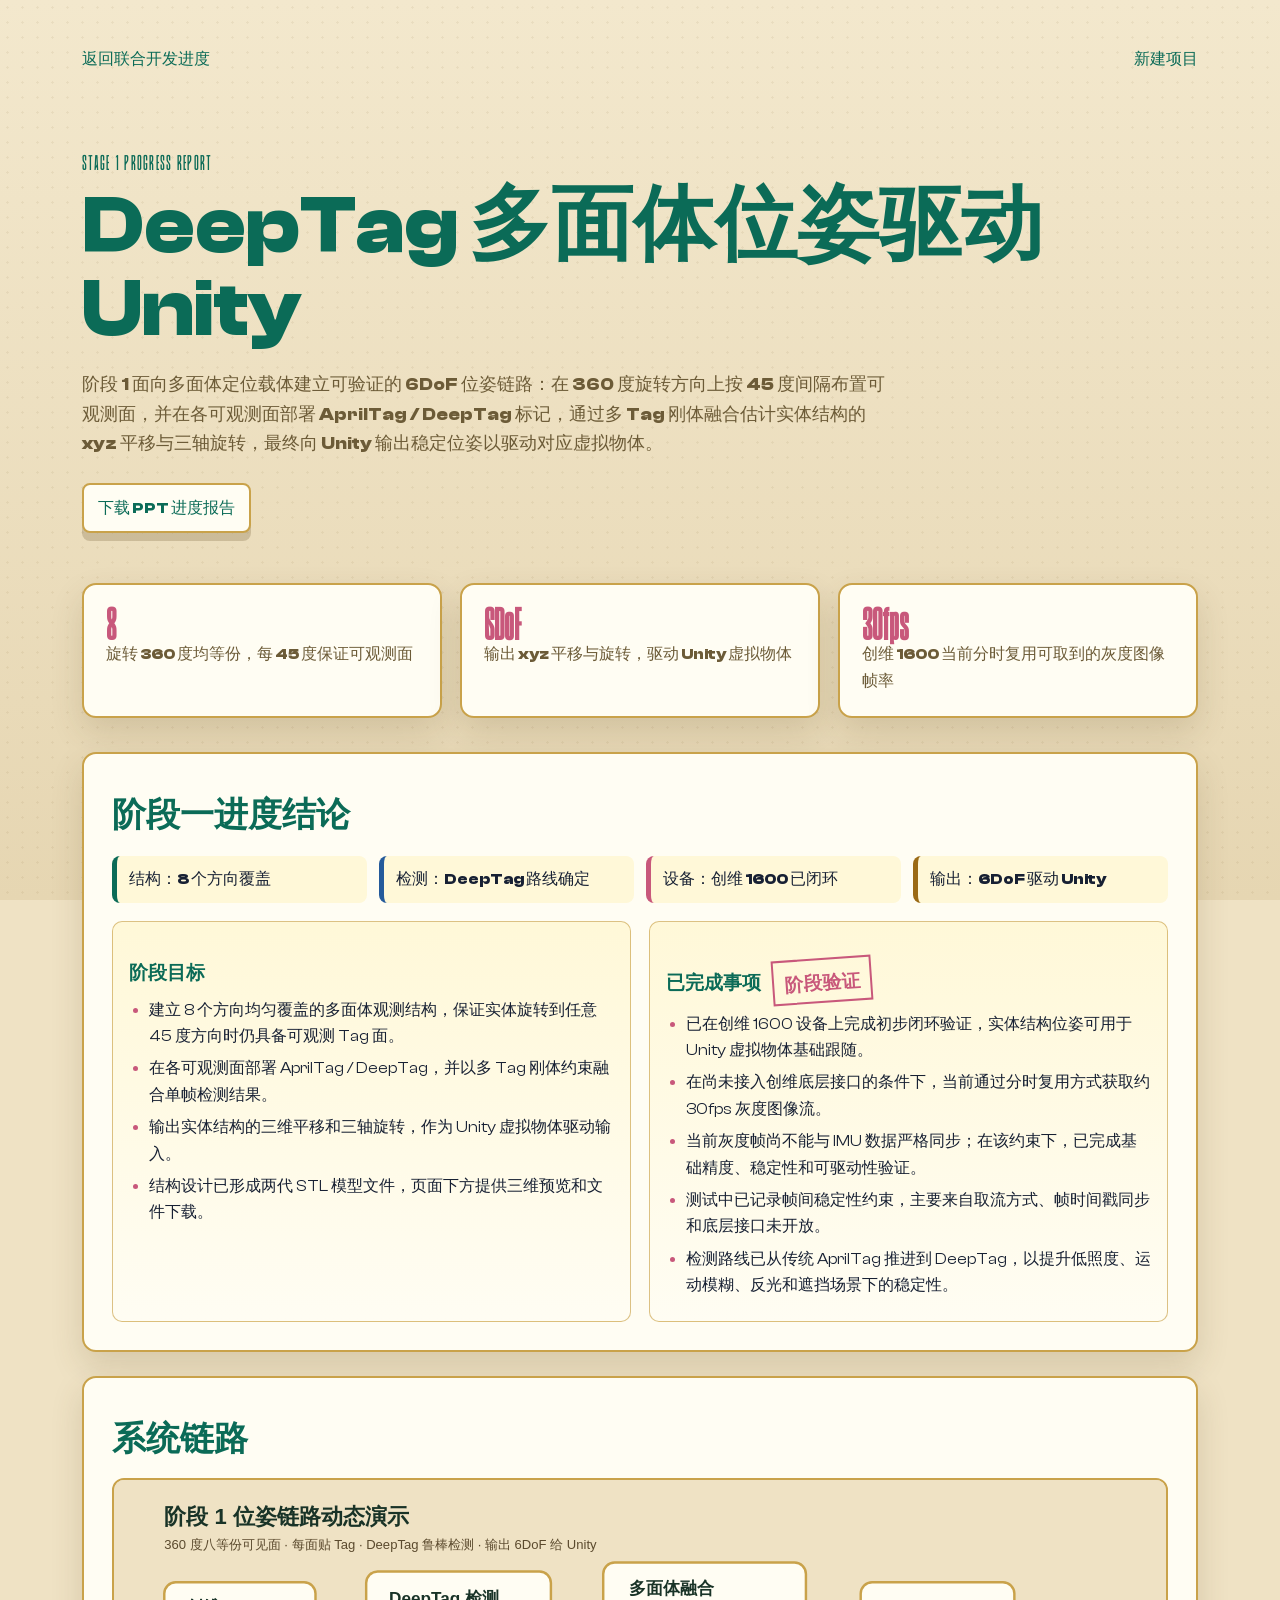
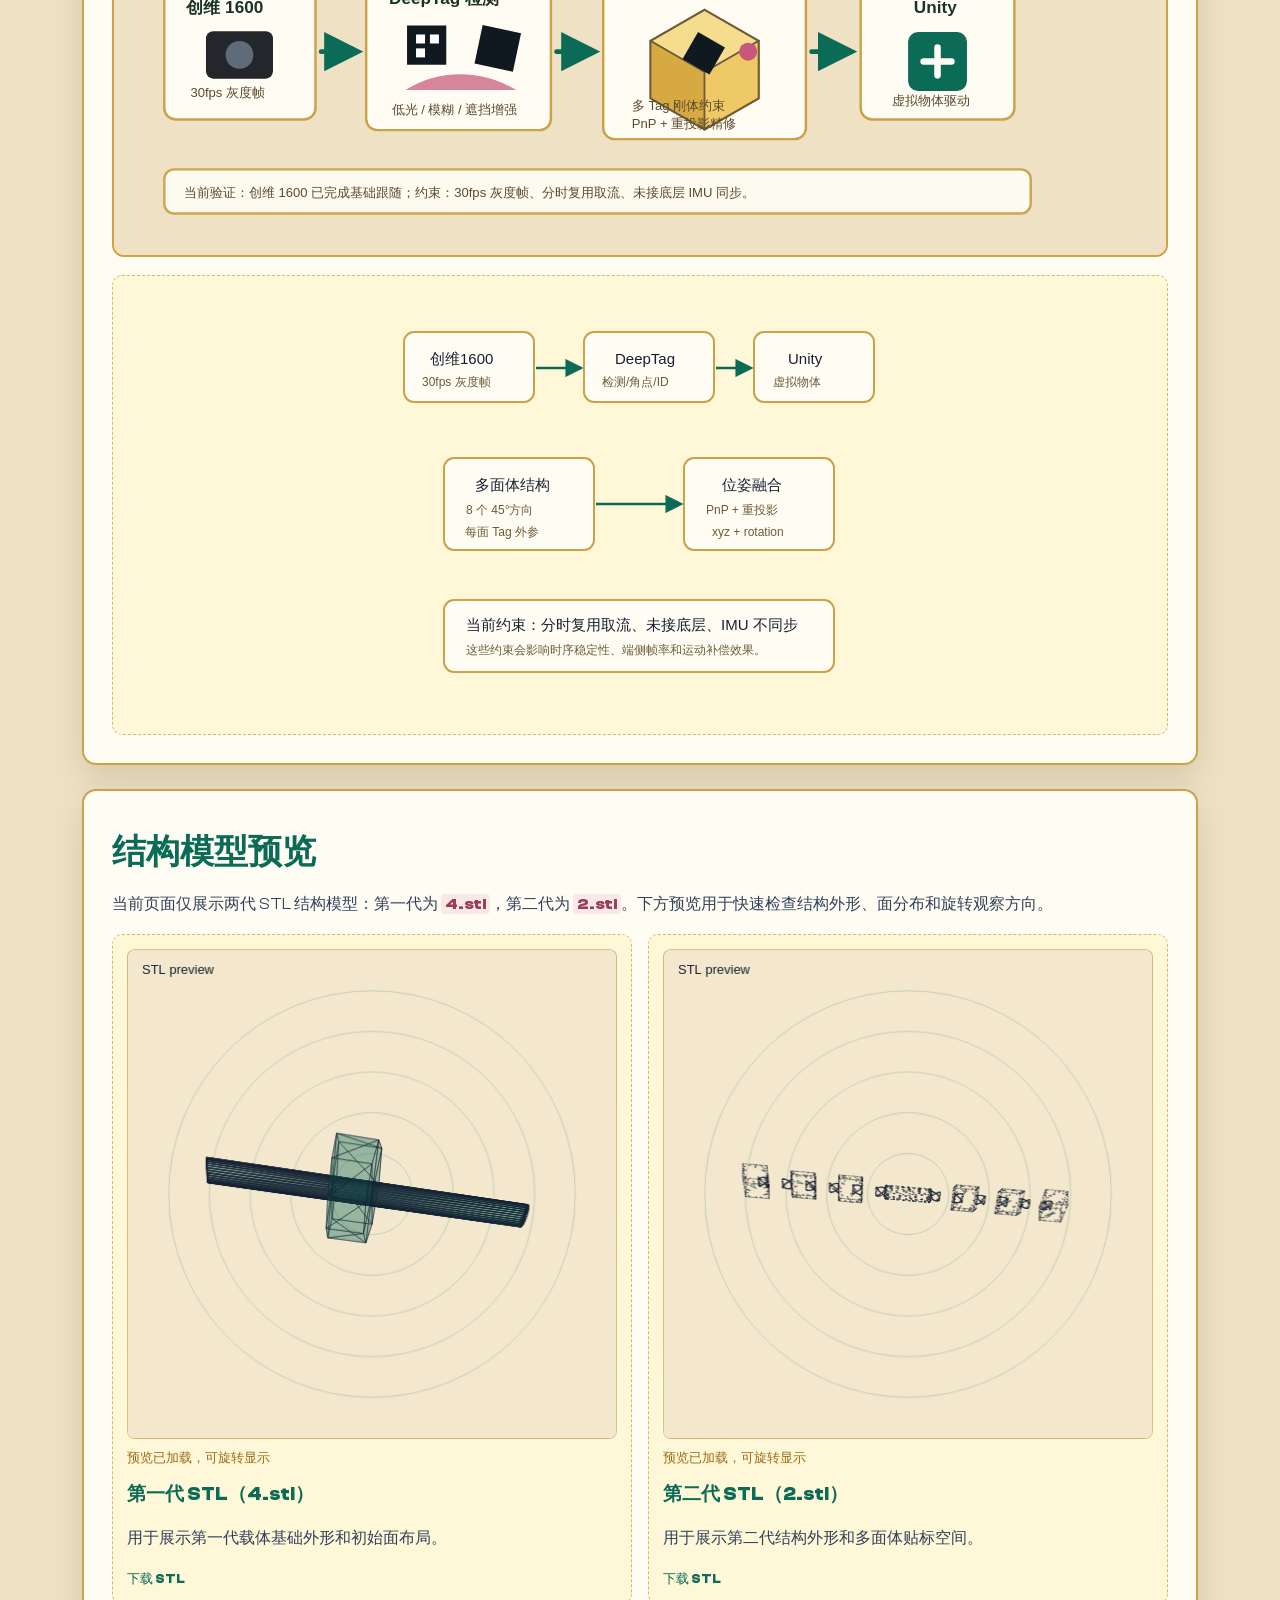
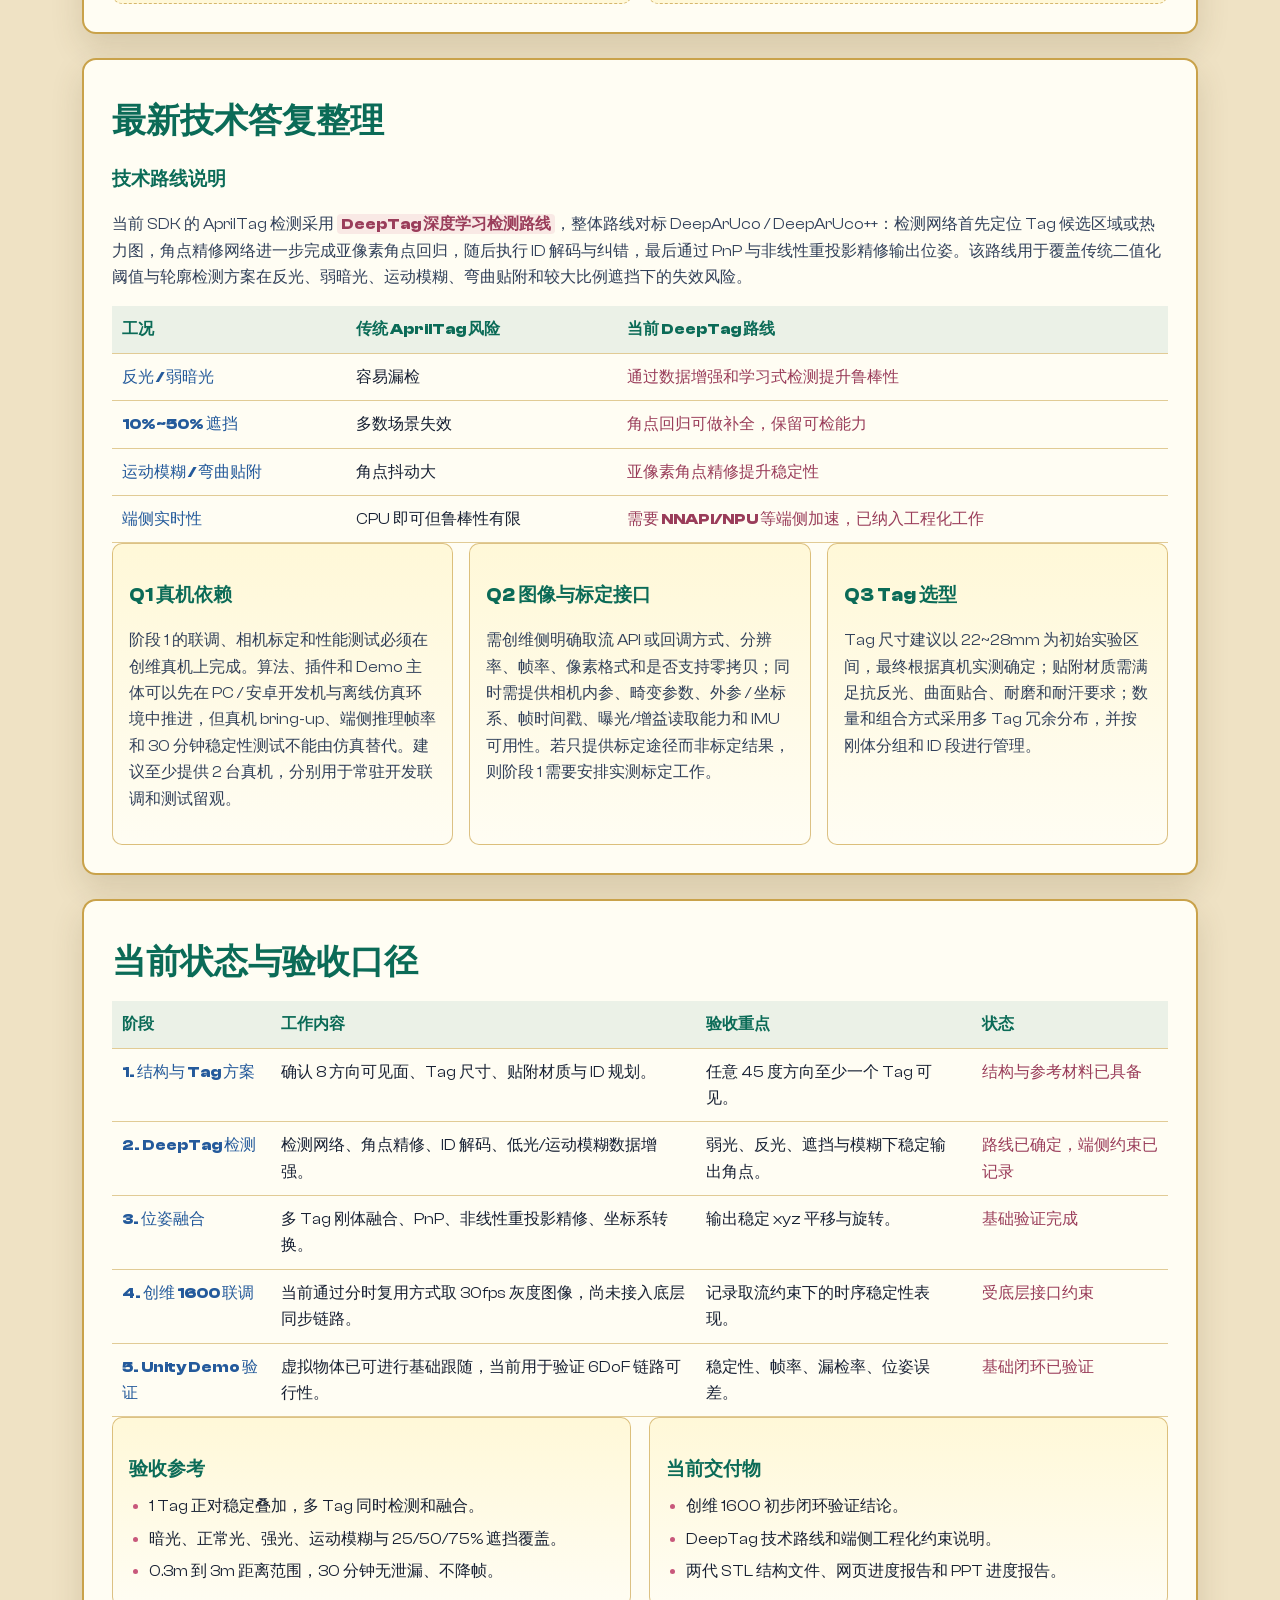
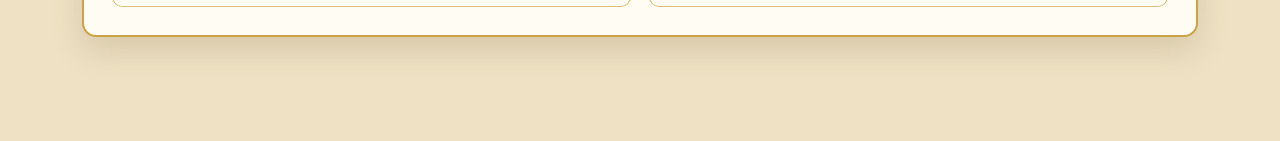
==== commit f1ce0db6: "Fix second STL web preview loading" ====
--- a/projects/apriltag-unity-pose/index.html
+++ b/projects/apriltag-unity-pose/index.html
@@ -33,7 +33,7 @@
     .diagram{width:100%;overflow:auto;border:1px dashed rgba(201,162,74,.75);border-radius:10px;background:#fff8d8;padding:14px;box-sizing:border-box}
     svg text{font-family:Arial,"Microsoft YaHei",sans-serif}.box{fill:#fffdf3;stroke:#c9a24a;stroke-width:2}.arrow{stroke:#0b6b57;stroke-width:2.6;marker-end:url(#arrow);fill:none}.node{fill:#0b6b57}.warn{fill:#c8587b}.line{stroke:#6c5b37;stroke-width:2;fill:none}.label{font-size:15px;fill:#172033}.small{font-size:12px;fill:#6c5b37}
     .media-frame{background:#efe2c4;border-radius:12px;overflow:hidden;border:2px solid var(--gold);aspect-ratio:1280/460}.media-frame object{display:block;width:100%;height:100%;background:#efe2c4}
-    .model-grid{display:grid;grid-template-columns:repeat(2,1fr);gap:16px}.model-card{border:1px dashed rgba(201,162,74,.75);border-radius:10px;background:#fff8d8;padding:14px}.model-card canvas{display:block;width:100%;aspect-ratio:1/1;border-radius:8px;background:linear-gradient(180deg,#efe2c4,#fffdf3);border:1px solid rgba(201,162,74,.65)}.model-card h3{margin-top:10px}.model-links{display:flex;gap:8px;flex-wrap:wrap;margin-top:8px}.model-links a{font-size:13px;color:var(--green);font-family:var(--display-bold)}
+    .model-grid{display:grid;grid-template-columns:repeat(2,1fr);gap:16px}.model-card{border:1px dashed rgba(201,162,74,.75);border-radius:10px;background:#fff8d8;padding:14px}.model-card canvas{display:block;width:100%;aspect-ratio:1/1;border-radius:8px;background:linear-gradient(180deg,#efe2c4,#fffdf3);border:1px solid rgba(201,162,74,.65)}.model-card h3{margin-top:10px}.model-links{display:flex;gap:8px;flex-wrap:wrap;margin-top:8px}.model-links a{font-size:13px;color:var(--green);font-family:var(--display-bold)}.model-status{font-size:13px;color:var(--amber);font-family:var(--display-bold);min-height:22px;margin-top:8px}
     .table{width:100%;border-collapse:collapse}.table th,.table td{border-bottom:1px solid rgba(201,162,74,.55);padding:10px;text-align:left;vertical-align:top}.table th{color:var(--green);font-family:var(--display-bold);background:rgba(11,107,87,.08)}.table td:first-child{color:var(--blue);font-family:var(--display-bold)}.table td:last-child{color:var(--rose);font-family:var(--display-bold)}
     .stamp{display:inline-block;border:2px solid var(--pink);color:var(--pink);font-family:var(--poster);padding:5px 10px;transform:rotate(-4deg);margin-left:8px}
     .answer-grid{display:grid;grid-template-columns:repeat(3,1fr);gap:16px}
@@ -124,12 +124,14 @@
       <div class="model-grid">
         <div class="model-card">
           <canvas data-model="/assets/projects/apriltag-unity-pose/structure.stl" aria-label="第一代 STL 结构模型预览"></canvas>
+          <div class="model-status">正在加载预览...</div>
           <h3>第一代 STL（4.stl）</h3>
           <p class="muted">用于展示第一代载体基础外形和初始面布局。</p>
           <div class="model-links"><a href="/assets/projects/apriltag-unity-pose/structure.stl" download>下载 STL</a></div>
         </div>
         <div class="model-card">
-          <canvas data-model="/assets/projects/apriltag-unity-pose/structure-v2.stl" aria-label="第二代 STL 结构模型预览"></canvas>
+          <canvas data-model="/assets/projects/apriltag-unity-pose/structure-v2-preview.stl" aria-label="第二代 STL 结构模型预览"></canvas>
+          <div class="model-status">正在加载预览...</div>
           <h3>第二代 STL（2.stl）</h3>
           <p class="muted">用于展示第二代结构外形和多面体贴标空间。</p>
           <div class="model-links"><a href="/assets/projects/apriltag-unity-pose/structure-v2.stl" download>下载 STL</a></div>
@@ -210,6 +212,7 @@
       function parseBinaryStl(buffer) {
         var view = new DataView(buffer);
         var count = view.getUint32(80, true);
+        if (buffer.byteLength !== 84 + count * 50) throw new Error("STL 文件长度与三角面数量不一致");
         var triangles = [];
         var stride = Math.max(1, Math.ceil(count / 9000));
         var offset = 84;
@@ -281,12 +284,17 @@
         requestAnimationFrame(function () { draw(canvas, model, start); });
       }
       document.querySelectorAll("canvas[data-model]").forEach(function (canvas) {
+        var status = canvas.parentElement.querySelector(".model-status");
         fetch(canvas.dataset.model).then(function (response) {
+          if (!response.ok) throw new Error("HTTP " + response.status);
           return response.arrayBuffer();
         }).then(function (data) {
           var model = parseBinaryStl(data);
+          if (!model.triangles.length) throw new Error("没有可绘制三角面");
+          if (status) status.textContent = "预览已加载，可旋转显示";
           draw(canvas, normalize(model), Date.now());
-        }).catch(function () {
+        }).catch(function (error) {
+          if (status) status.textContent = "模型预览加载失败：" + error.message;
           var ctx = canvas.getContext("2d"); fitCanvas(canvas); ctx.fillText("模型预览加载失败", 20, 40);
         });
       });
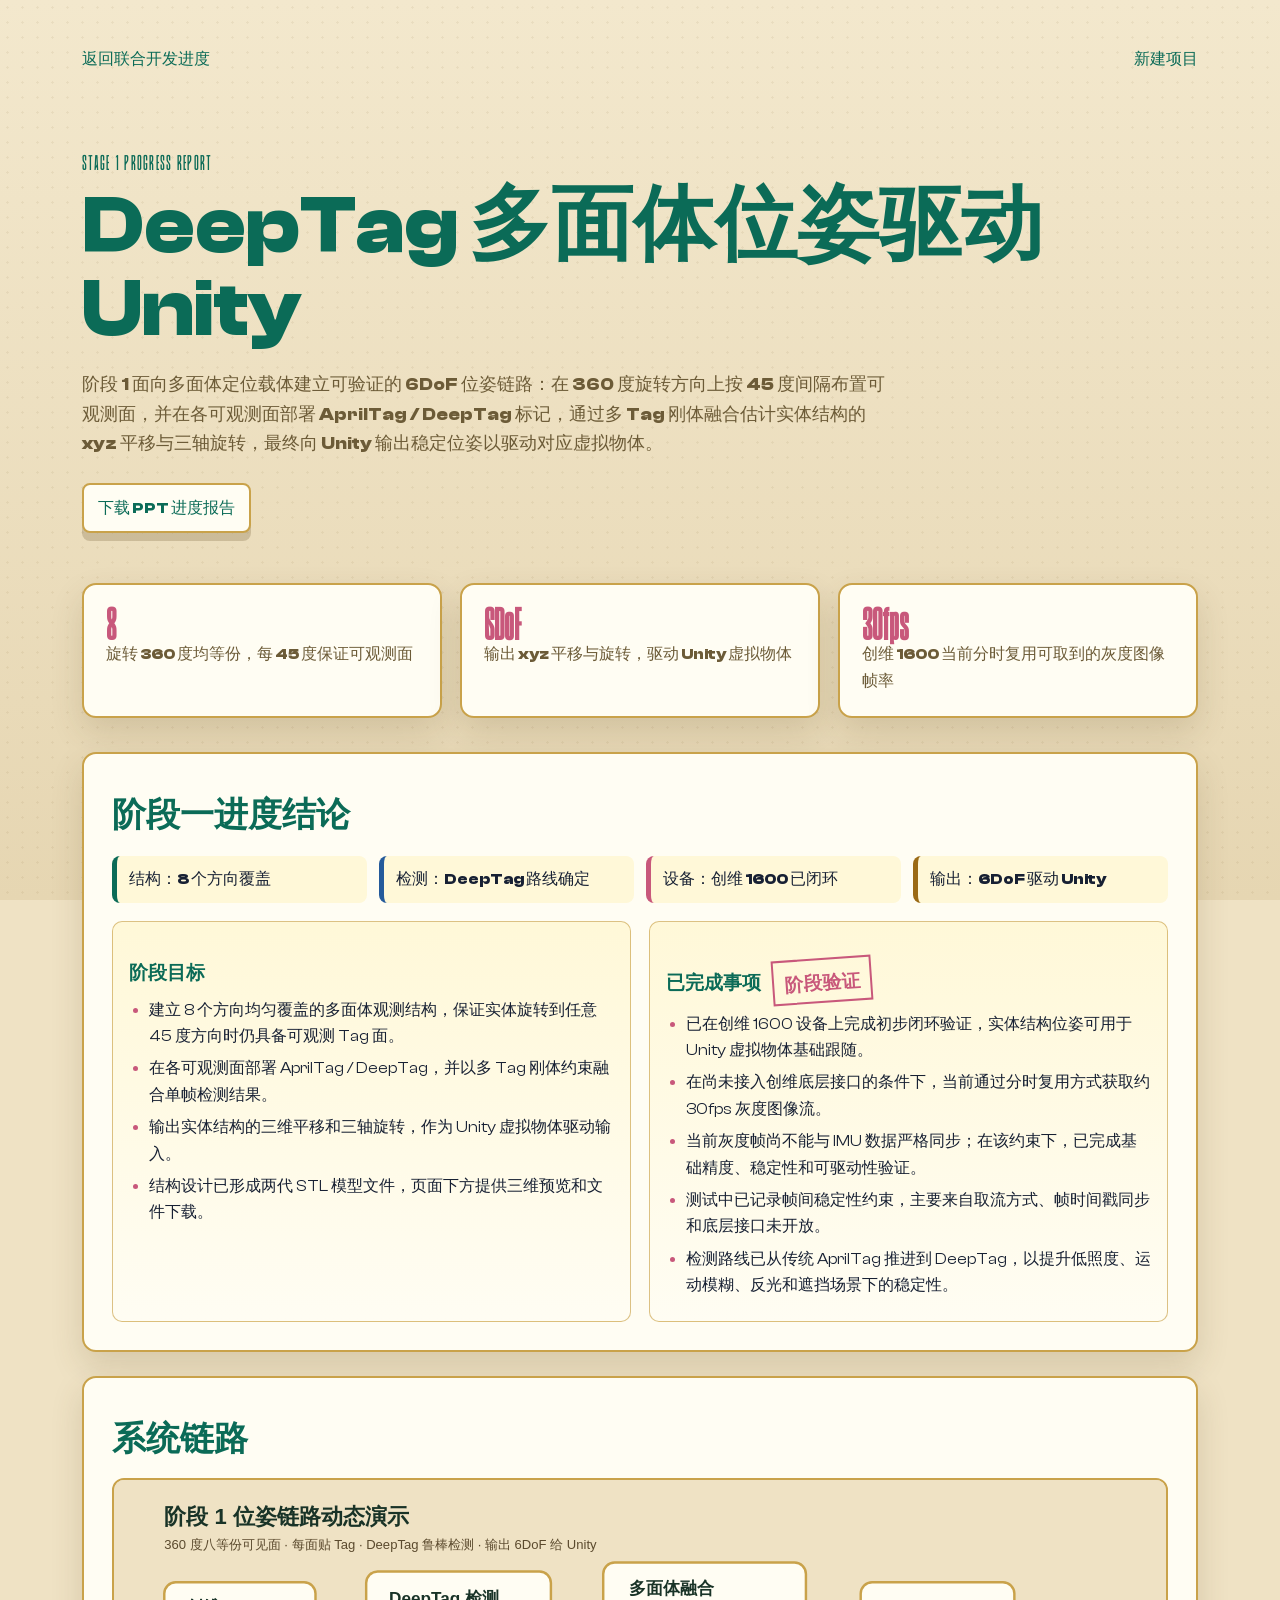
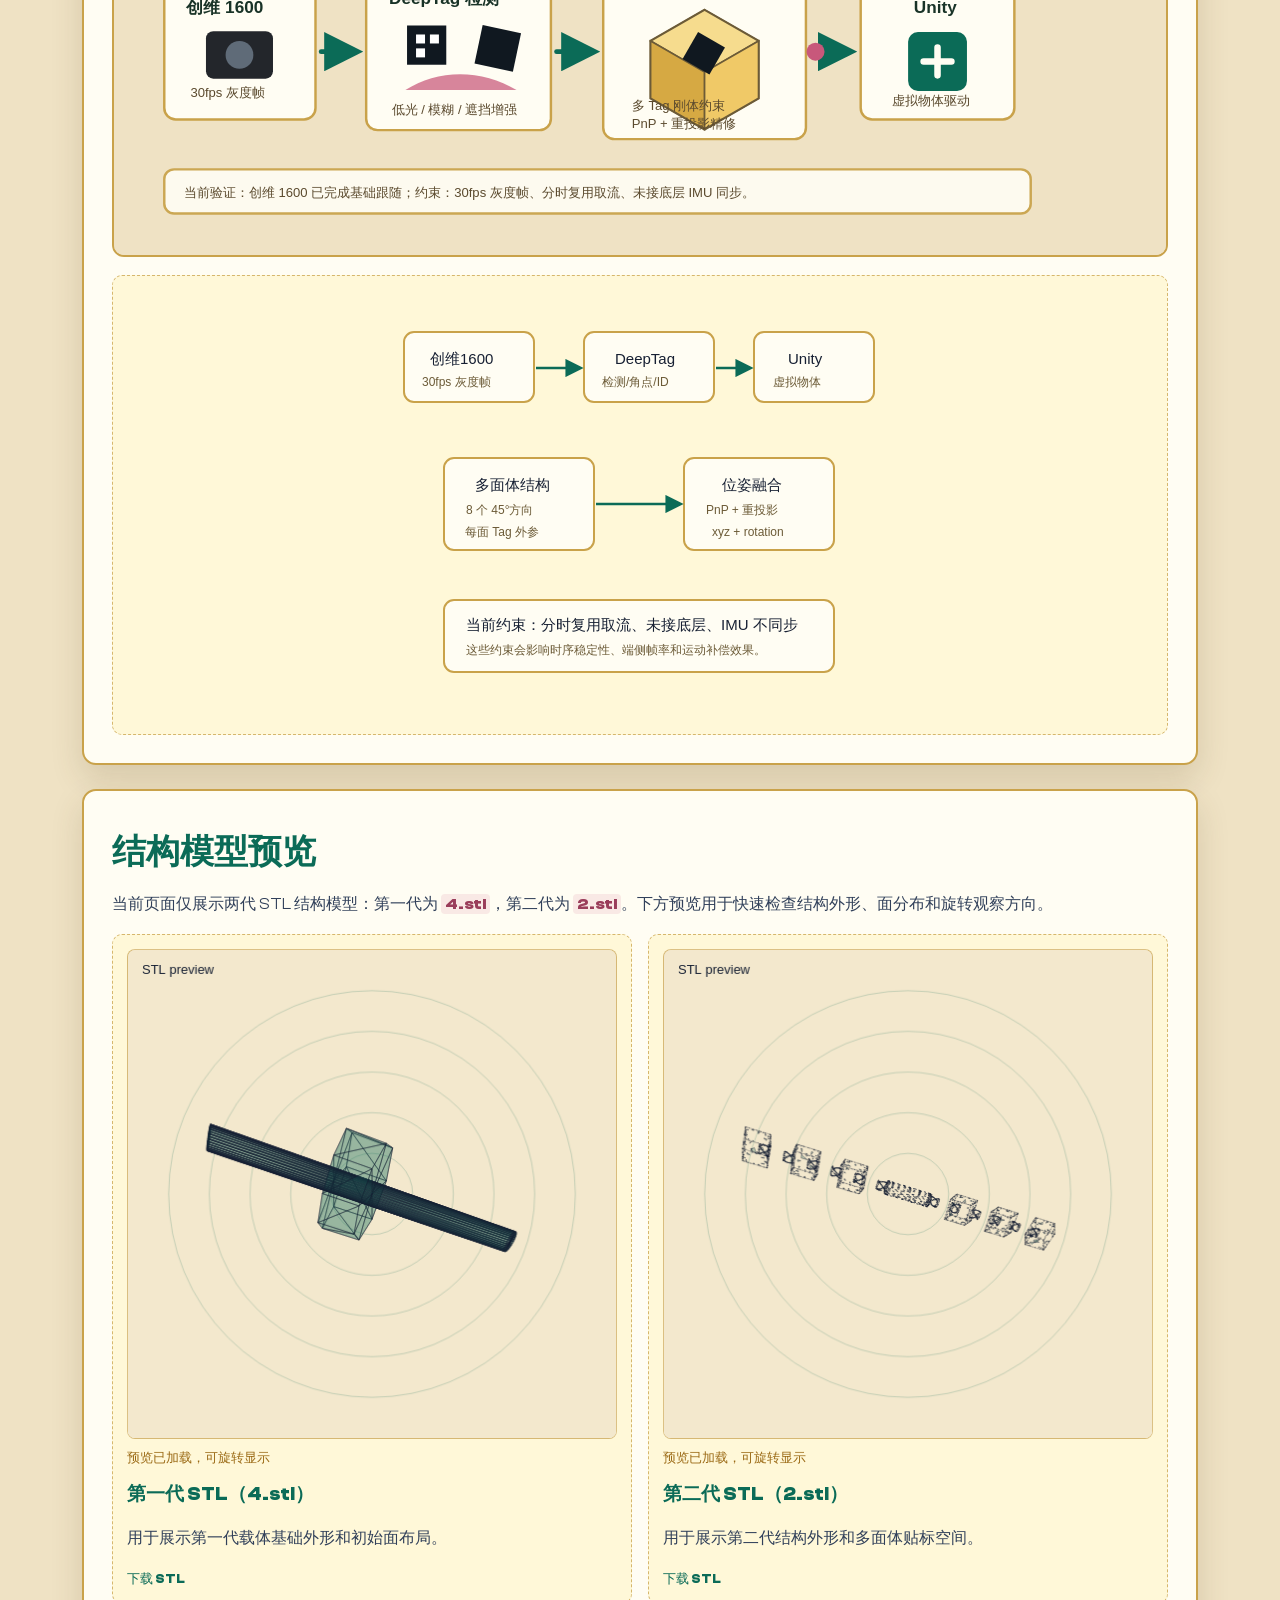
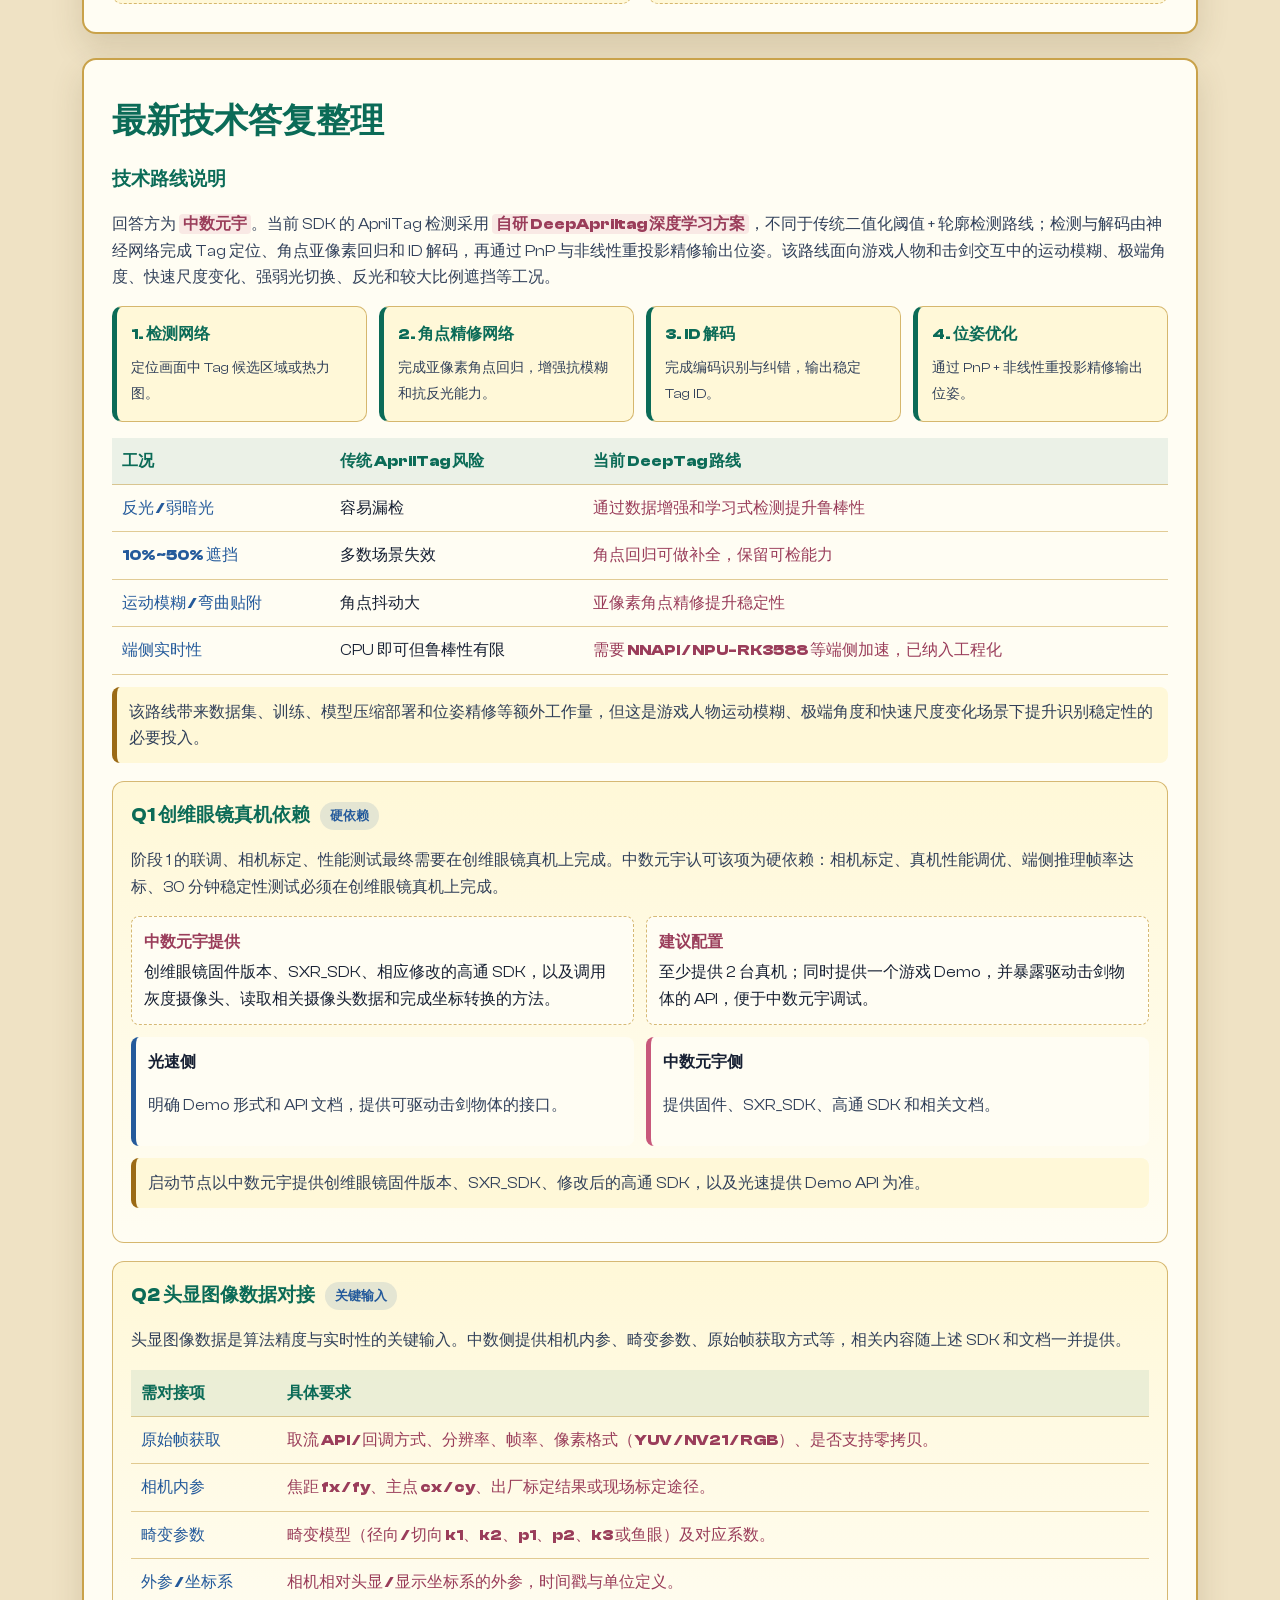
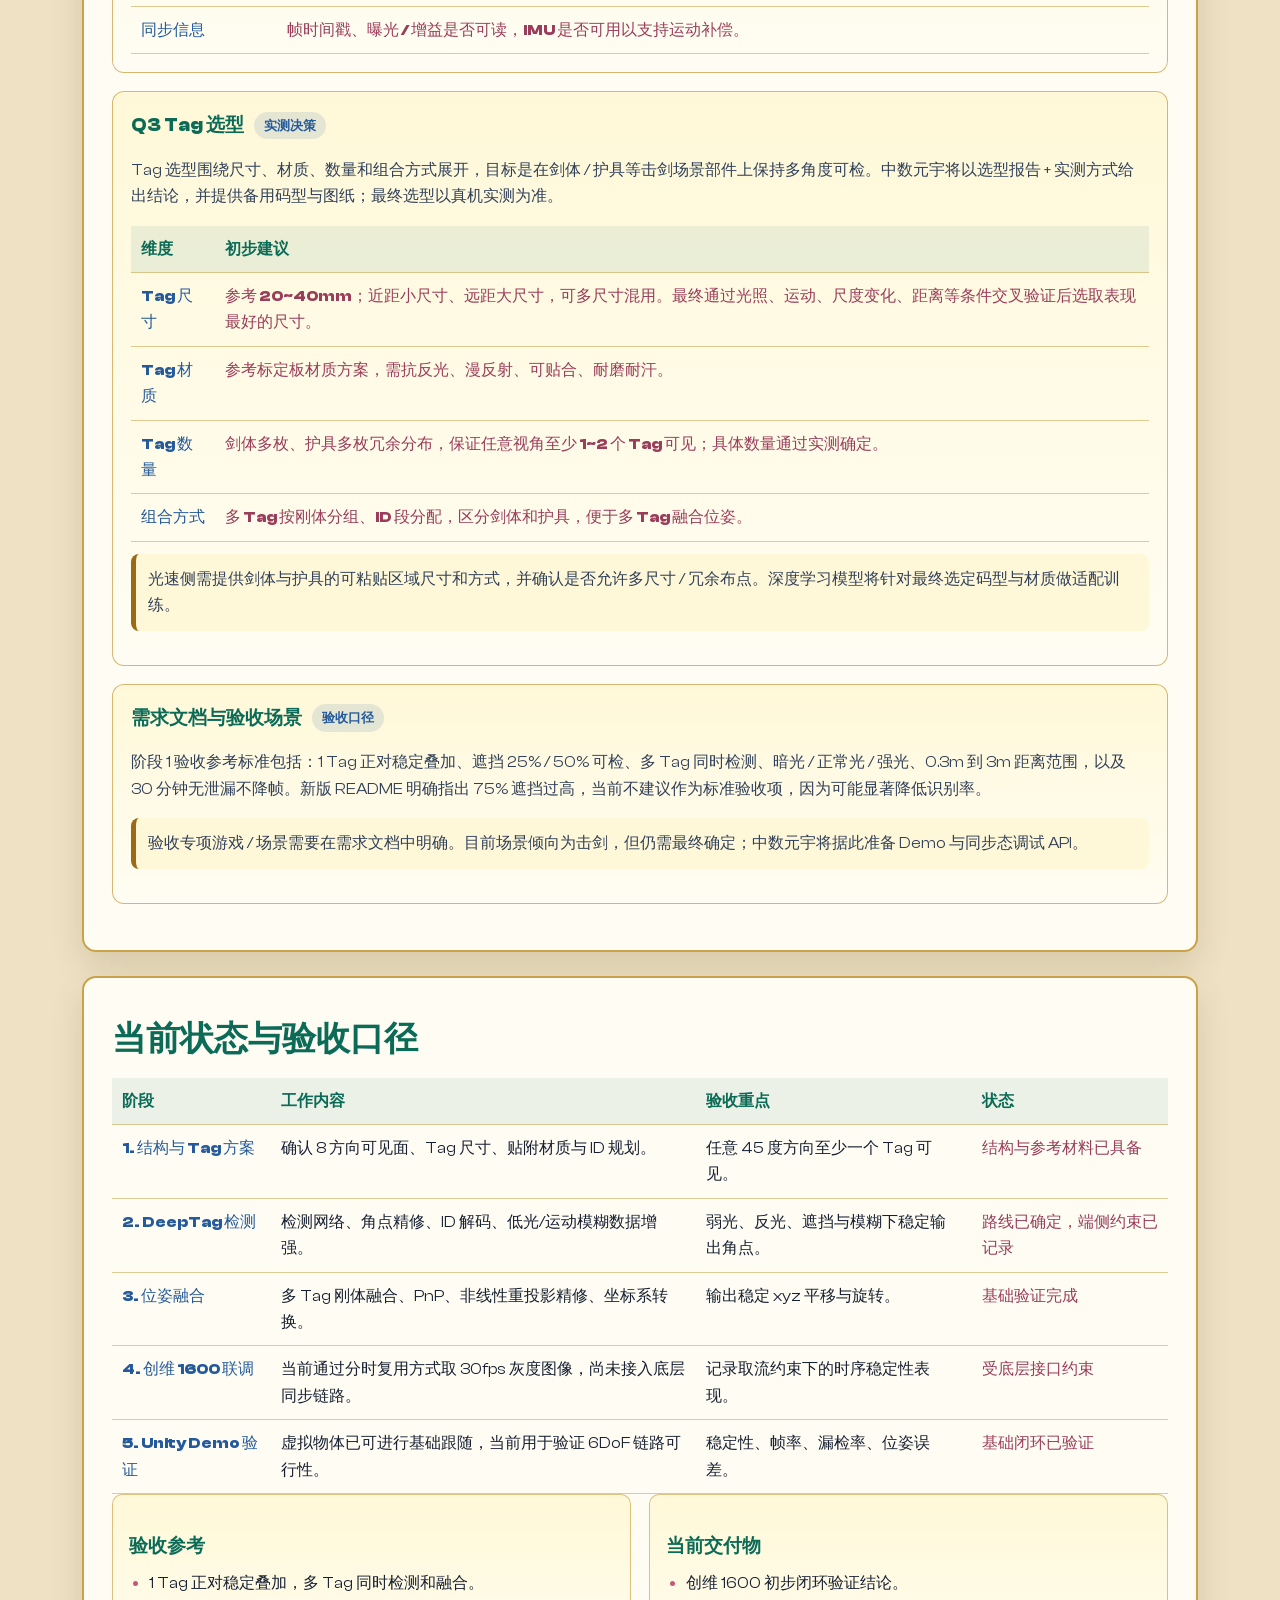
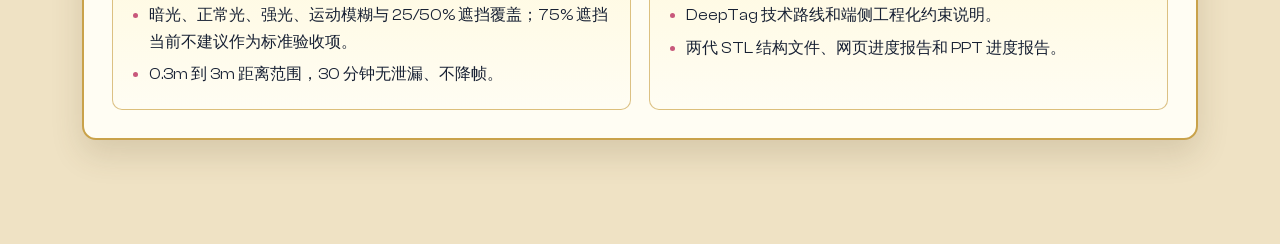
==== commit ffc65a86: "Add published project manifest and README Q&A detail" ====
--- a/projects/apriltag-unity-pose/index.html
+++ b/projects/apriltag-unity-pose/index.html
@@ -37,9 +37,11 @@
     .table{width:100%;border-collapse:collapse}.table th,.table td{border-bottom:1px solid rgba(201,162,74,.55);padding:10px;text-align:left;vertical-align:top}.table th{color:var(--green);font-family:var(--display-bold);background:rgba(11,107,87,.08)}.table td:first-child{color:var(--blue);font-family:var(--display-bold)}.table td:last-child{color:var(--rose);font-family:var(--display-bold)}
     .stamp{display:inline-block;border:2px solid var(--pink);color:var(--pink);font-family:var(--poster);padding:5px 10px;transform:rotate(-4deg);margin-left:8px}
     .answer-grid{display:grid;grid-template-columns:repeat(3,1fr);gap:16px}
+    .qa-flow{display:grid;grid-template-columns:repeat(4,1fr);gap:12px;margin:16px 0}.qa-flow div{background:#fff8d8;border:1px solid rgba(201,162,74,.75);border-left:5px solid var(--green);border-radius:10px;padding:14px}.qa-flow b{display:block;color:var(--green);font-family:var(--display-bold);margin-bottom:6px}.qa-flow span{color:#31405a;font-size:14px}
+    .qa-card{background:linear-gradient(180deg,#fff8d8,#fffdf3);border:1px solid rgba(201,162,74,.75);border-radius:12px;padding:18px;margin:18px 0}.qa-card h3{display:flex;align-items:center;gap:10px;margin-top:0}.qa-tag{display:inline-flex;align-items:center;border-radius:999px;background:rgba(36,90,155,.12);color:var(--blue);padding:3px 10px;font-size:13px;font-family:var(--display-bold)}.qa-role{display:grid;grid-template-columns:1fr 1fr;gap:12px;margin-top:12px}.qa-role div{border-left:5px solid var(--pink);background:#fffdf3;border-radius:8px;padding:12px}.qa-role div:first-child{border-color:var(--blue)}.qa-note{border-left:5px solid var(--amber);background:#fff8d8;border-radius:8px;padding:12px;color:#31405a;margin-top:12px}.inline-list{display:grid;grid-template-columns:repeat(2,1fr);gap:12px;margin:12px 0}.inline-list div{background:#fffdf3;border:1px dashed rgba(201,162,74,.75);border-radius:8px;padding:12px}.inline-list b{display:block;color:var(--rose);font-family:var(--display-bold);margin-bottom:4px}
     .pipeline{display:grid;grid-template-columns:1fr;gap:18px;align-items:start}.pipeline .diagram{min-height:0}.pipeline .diagram svg{display:block;margin:0 auto;max-width:100%;height:auto}
-    @media(max-width:760px){.grid,.cols,.model-grid,.status-strip{grid-template-columns:1fr}.section{padding:20px}.nav{align-items:flex-start;flex-direction:column}}
-    @media(max-width:900px){.answer-grid{grid-template-columns:1fr}}
+    @media(max-width:760px){.grid,.cols,.model-grid,.status-strip,.qa-flow,.qa-role,.inline-list{grid-template-columns:1fr}.section{padding:20px}.nav{align-items:flex-start;flex-direction:column}}
+    @media(max-width:900px){.answer-grid,.qa-flow{grid-template-columns:1fr}}
   </style>
 </head>
 <body>
@@ -142,29 +144,72 @@
     <section class="section">
       <h2>最新技术答复整理</h2>
       <h3>技术路线说明</h3>
-      <p>当前 SDK 的 AprilTag 检测采用 <strong>DeepTag 深度学习检测路线</strong>，整体路线对标 DeepArUco / DeepArUco++：检测网络首先定位 Tag 候选区域或热力图，角点精修网络进一步完成亚像素角点回归，随后执行 ID 解码与纠错，最后通过 PnP 与非线性重投影精修输出位姿。该路线用于覆盖传统二值化阈值与轮廓检测方案在反光、弱暗光、运动模糊、弯曲贴附和较大比例遮挡下的失效风险。</p>
+      <p>回答方为 <strong>中数元宇</strong>。当前 SDK 的 AprilTag 检测采用 <strong>自研 DeepApriltag 深度学习方案</strong>，不同于传统二值化阈值 + 轮廓检测路线；检测与解码由神经网络完成 Tag 定位、角点亚像素回归和 ID 解码，再通过 PnP 与非线性重投影精修输出位姿。该路线面向游戏人物和击剑交互中的运动模糊、极端角度、快速尺度变化、强弱光切换、反光和较大比例遮挡等工况。</p>
+      <div class="qa-flow" aria-label="DeepApriltag 技术流程">
+        <div><b>1. 检测网络</b><span>定位画面中 Tag 候选区域或热力图。</span></div>
+        <div><b>2. 角点精修网络</b><span>完成亚像素角点回归，增强抗模糊和抗反光能力。</span></div>
+        <div><b>3. ID 解码</b><span>完成编码识别与纠错，输出稳定 Tag ID。</span></div>
+        <div><b>4. 位姿优化</b><span>通过 PnP + 非线性重投影精修输出位姿。</span></div>
+      </div>
       <table class="table">
         <thead><tr><th>工况</th><th>传统 AprilTag 风险</th><th>当前 DeepTag 路线</th></tr></thead>
         <tbody>
           <tr><td>反光 / 弱暗光</td><td>容易漏检</td><td>通过数据增强和学习式检测提升鲁棒性</td></tr>
           <tr><td>10%~50% 遮挡</td><td>多数场景失效</td><td>角点回归可做补全，保留可检能力</td></tr>
           <tr><td>运动模糊 / 弯曲贴附</td><td>角点抖动大</td><td>亚像素角点精修提升稳定性</td></tr>
-          <tr><td>端侧实时性</td><td>CPU 即可但鲁棒性有限</td><td>需要 NNAPI/NPU 等端侧加速，已纳入工程化工作</td></tr>
+          <tr><td>端侧实时性</td><td>CPU 即可但鲁棒性有限</td><td>需要 NNAPI / NPU-RK3588 等端侧加速，已纳入工程化</td></tr>
         </tbody>
       </table>
-      <div class="answer-grid">
-        <div class="answer">
-          <h3>Q1 真机依赖</h3>
-          <p>阶段 1 的联调、相机标定和性能测试必须在创维真机上完成。算法、插件和 Demo 主体可以先在 PC / 安卓开发机与离线仿真环境中推进，但真机 bring-up、端侧推理帧率和 30 分钟稳定性测试不能由仿真替代。建议至少提供 2 台真机，分别用于常驻开发联调和测试留观。</p>
-        </div>
-        <div class="answer">
-          <h3>Q2 图像与标定接口</h3>
-          <p>需创维侧明确取流 API 或回调方式、分辨率、帧率、像素格式和是否支持零拷贝；同时需提供相机内参、畸变参数、外参 / 坐标系、帧时间戳、曝光/增益读取能力和 IMU 可用性。若只提供标定途径而非标定结果，则阶段 1 需要安排实测标定工作。</p>
-        </div>
-        <div class="answer">
-          <h3>Q3 Tag 选型</h3>
-          <p>Tag 尺寸建议以 22~28mm 为初始实验区间，最终根据真机实测确定；贴附材质需满足抗反光、曲面贴合、耐磨和耐汗要求；数量和组合方式采用多 Tag 冗余分布，并按刚体分组和 ID 段进行管理。</p>
-        </div>
+      <p class="qa-note">该路线带来数据集、训练、模型压缩部署和位姿精修等额外工作量，但这是游戏人物运动模糊、极端角度和快速尺度变化场景下提升识别稳定性的必要投入。</p>
+
+      <div class="qa-card">
+        <h3>Q1 创维眼镜真机依赖 <span class="qa-tag">硬依赖</span></h3>
+        <p>阶段 1 的联调、相机标定、性能测试最终需要在创维眼镜真机上完成。中数元宇认可该项为硬依赖：相机标定、真机性能调优、端侧推理帧率达标、30 分钟稳定性测试必须在创维眼镜真机上完成。</p>
+        <div class="inline-list">
+          <div><b>中数元宇提供</b>创维眼镜固件版本、SXR_SDK、相应修改的高通 SDK，以及调用灰度摄像头、读取相关摄像头数据和完成坐标转换的方法。</div>
+          <div><b>建议配置</b>至少提供 2 台真机；同时提供一个游戏 Demo，并暴露驱动击剑物体的 API，便于中数元宇调试。</div>
+        </div>
+        <div class="qa-role">
+          <div><b>光速侧</b><p>明确 Demo 形式和 API 文档，提供可驱动击剑物体的接口。</p></div>
+          <div><b>中数元宇侧</b><p>提供固件、SXR_SDK、高通 SDK 和相关文档。</p></div>
+        </div>
+        <p class="qa-note">启动节点以中数元宇提供创维眼镜固件版本、SXR_SDK、修改后的高通 SDK，以及光速提供 Demo API 为准。</p>
+      </div>
+
+      <div class="qa-card">
+        <h3>Q2 头显图像数据对接 <span class="qa-tag">关键输入</span></h3>
+        <p>头显图像数据是算法精度与实时性的关键输入。中数侧提供相机内参、畸变参数、原始帧获取方式等，相关内容随上述 SDK 和文档一并提供。</p>
+        <table class="table">
+          <thead><tr><th>需对接项</th><th>具体要求</th></tr></thead>
+          <tbody>
+            <tr><td>原始帧获取</td><td>取流 API / 回调方式、分辨率、帧率、像素格式（YUV / NV21 / RGB）、是否支持零拷贝。</td></tr>
+            <tr><td>相机内参</td><td>焦距 fx / fy、主点 cx / cy、出厂标定结果或现场标定途径。</td></tr>
+            <tr><td>畸变参数</td><td>畸变模型（径向 / 切向 k1、k2、p1、p2、k3 或鱼眼）及对应系数。</td></tr>
+            <tr><td>外参 / 坐标系</td><td>相机相对头显 / 显示坐标系的外参，时间戳与单位定义。</td></tr>
+            <tr><td>同步信息</td><td>帧时间戳、曝光 / 增益是否可读，IMU 是否可用以支持运动补偿。</td></tr>
+          </tbody>
+        </table>
+      </div>
+
+      <div class="qa-card">
+        <h3>Q3 Tag 选型 <span class="qa-tag">实测决策</span></h3>
+        <p>Tag 选型围绕尺寸、材质、数量和组合方式展开，目标是在剑体 / 护具等击剑场景部件上保持多角度可检。中数元宇将以选型报告 + 实测方式给出结论，并提供备用码型与图纸；最终选型以真机实测为准。</p>
+        <table class="table">
+          <thead><tr><th>维度</th><th>初步建议</th></tr></thead>
+          <tbody>
+            <tr><td>Tag 尺寸</td><td>参考 20~40mm；近距小尺寸、远距大尺寸，可多尺寸混用。最终通过光照、运动、尺度变化、距离等条件交叉验证后选取表现最好的尺寸。</td></tr>
+            <tr><td>Tag 材质</td><td>参考标定板材质方案，需抗反光、漫反射、可贴合、耐磨耐汗。</td></tr>
+            <tr><td>Tag 数量</td><td>剑体多枚、护具多枚冗余分布，保证任意视角至少 1~2 个 Tag 可见；具体数量通过实测确定。</td></tr>
+            <tr><td>组合方式</td><td>多 Tag 按刚体分组、ID 段分配，区分剑体和护具，便于多 Tag 融合位姿。</td></tr>
+          </tbody>
+        </table>
+        <p class="qa-note">光速侧需提供剑体与护具的可粘贴区域尺寸和方式，并确认是否允许多尺寸 / 冗余布点。深度学习模型将针对最终选定码型与材质做适配训练。</p>
+      </div>
+
+      <div class="qa-card">
+        <h3>需求文档与验收场景 <span class="qa-tag">验收口径</span></h3>
+        <p>阶段 1 验收参考标准包括：1 Tag 正对稳定叠加、遮挡 25% / 50% 可检、多 Tag 同时检测、暗光 / 正常光 / 强光、0.3m 到 3m 距离范围，以及 30 分钟无泄漏不降帧。新版 README 明确指出 75% 遮挡过高，当前不建议作为标准验收项，因为可能显著降低识别率。</p>
+        <p class="qa-note">验收专项游戏 / 场景需要在需求文档中明确。目前场景倾向为击剑，但仍需最终确定；中数元宇将据此准备 Demo 与同步态调试 API。</p>
       </div>
     </section>
 
@@ -185,7 +230,7 @@
           <h3>验收参考</h3>
           <ul>
             <li>1 Tag 正对稳定叠加，多 Tag 同时检测和融合。</li>
-            <li>暗光、正常光、强光、运动模糊与 25/50/75% 遮挡覆盖。</li>
+            <li>暗光、正常光、强光、运动模糊与 25/50% 遮挡覆盖；75% 遮挡当前不建议作为标准验收项。</li>
             <li>0.3m 到 3m 距离范围，30 分钟无泄漏、不降帧。</li>
           </ul>
         </div>
